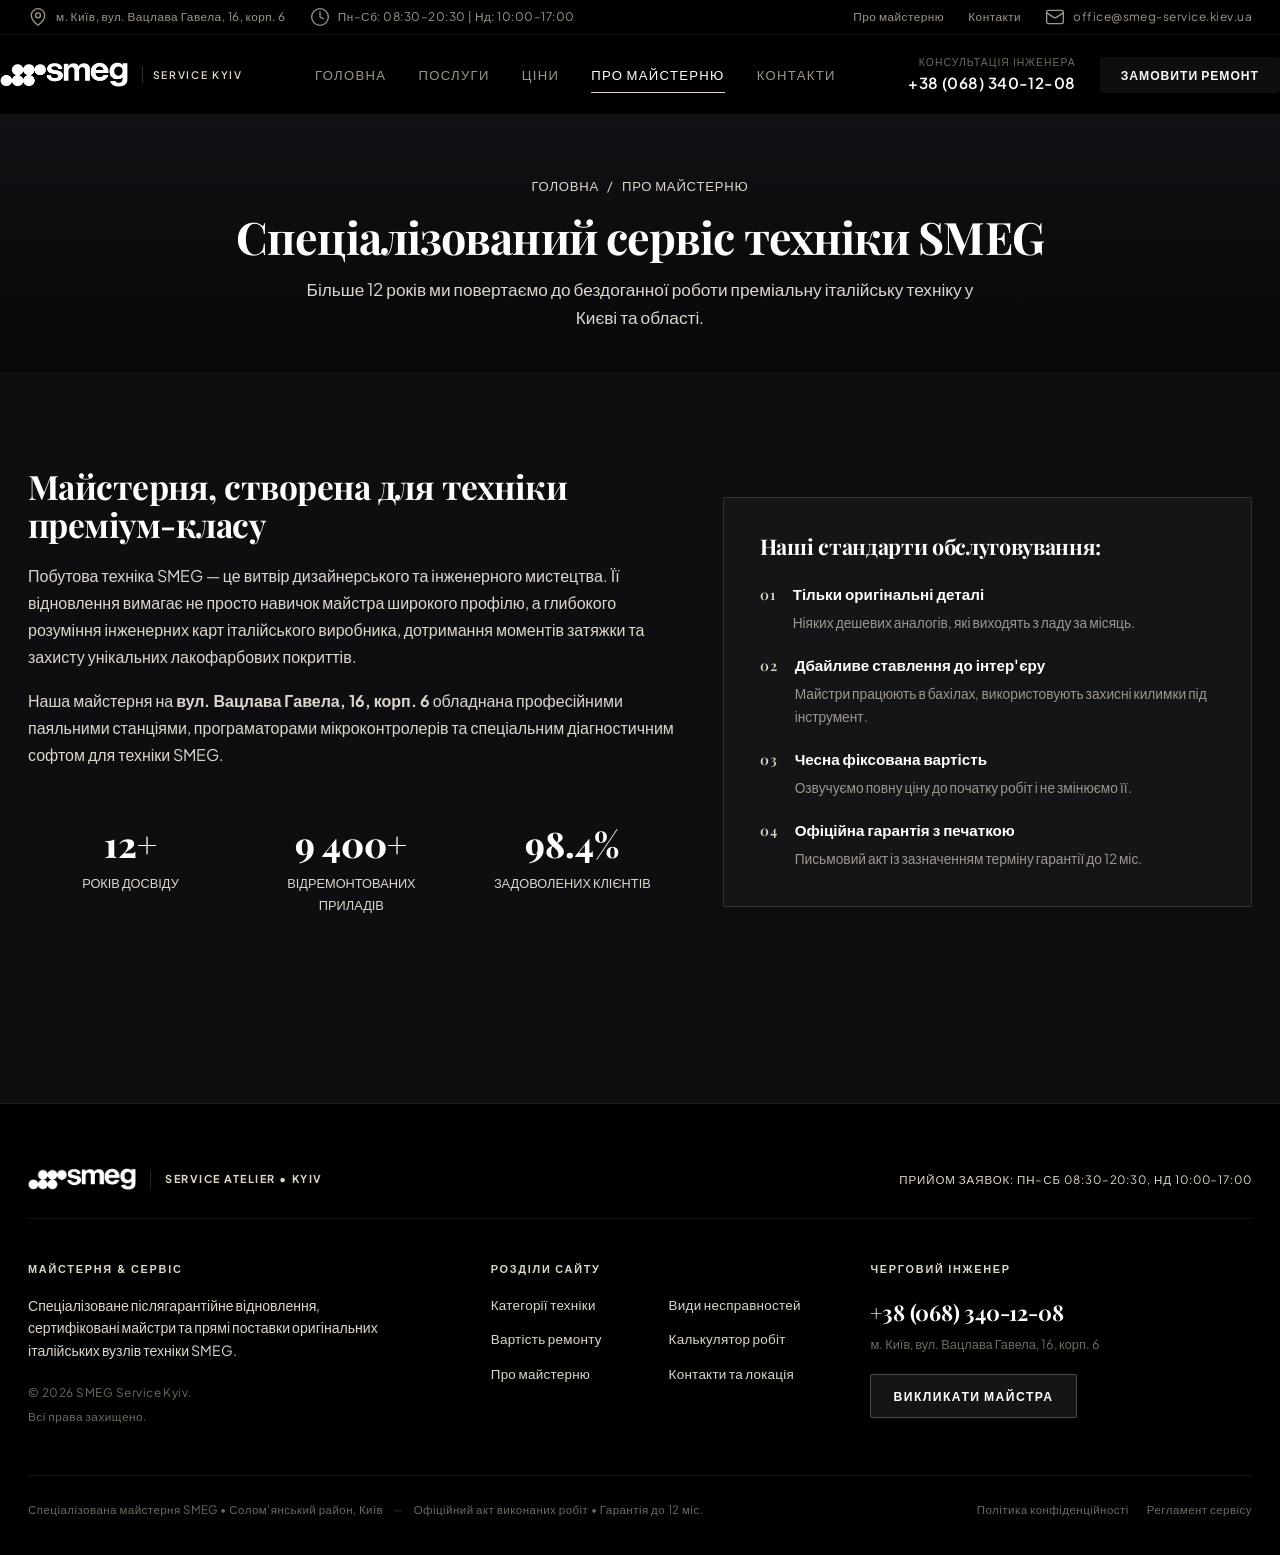
==== about.html @ acf0530f "Complete SMEG Service Atelier redesign, architectural layout, official logo, and Telegram integratio" ====
<!DOCTYPE html>
<html lang="uk">
<head>
  <meta charset="UTF-8">
  <meta name="viewport" content="width=device-width, initial-scale=1.0">
  <title>Про майстерню з ремонту техніки SMEG у Києві | Досвід та Гарантії</title>
  <meta name="description" content="Дізнайтеся більше про спеціалізовану майстерню з ремонту побутової техніки SMEG у Києві. 12 років досвіду, сертифіковані інженери, власний склад запчастин на Гавела 16.">
  
  <link rel="stylesheet" href="css/style.css">
  <link rel="stylesheet" href="css/components.css">
</head>
<body>

  <!-- Top bar -->
  <div class="header-topbar">
    <div class="container topbar-wrapper">
      <div class="topbar-info">
        <div class="topbar-item">
          <svg class="svg-icon" viewBox="0 0 24 24" aria-hidden="true">
            <path d="M20 10c0 6-8 12-8 12s-8-6-8-12a8 8 0 0 1 16 0Z" />
            <circle cx="12" cy="10" r="3" />
          </svg>
          <span data-config-address-full>м. Київ, вул. Вацлава Гавела, 16, корп. 6</span>
        </div>
        <div class="topbar-item">
          <svg class="svg-icon" viewBox="0 0 24 24" aria-hidden="true">
            <circle cx="12" cy="12" r="10" />
            <polyline points="12 6 12 12 16 14" />
          </svg>
          <span>Пн–Сб: 08:30–20:30 | Нд: 10:00–17:00</span>
        </div>
      </div>
      <div class="topbar-info">
        <div class="topbar-item">
          <a href="about.html">Про майстерню</a>
        </div>
        <div class="topbar-item">
          <a href="contacts.html">Контакти</a>
        </div>
        <div class="topbar-item">
          <svg class="svg-icon" viewBox="0 0 24 24" aria-hidden="true">
            <rect width="20" height="16" x="2" y="4" rx="2" />
            <path d="m22 7-8.97 5.7a1.94 1.94 0 0 1-2.06 0L2 7" />
          </svg>
          <a href="mailto:office@smeg-service.kiev.ua" data-config-email-office>office@smeg-service.kiev.ua</a>
        </div>
      </div>
    </div>
  </div>

  <!-- Header -->
  <header class="site-header">
    <div class="container header-wrapper">
      <a href="index.html" class="logo" aria-label="SMEG Service Київ Головна">
        <img src="img/logo.png" alt="SMEG" class="header-logo-img">
        <span class="logo-service-badge">Service Kyiv</span>
      </a>

      <nav aria-label="Головна навігація">
        <ul class="nav-menu" id="site-nav-menu">
          <li><a href="index.html" class="nav-link">Головна</a></li>
          <li><a href="services.html" class="nav-link">Послуги</a></li>
          <li><a href="prices.html" class="nav-link">Ціни</a></li>
          <li><a href="about.html" class="nav-link active">Про майстерню</a></li>
          <li><a href="contacts.html" class="nav-link">Контакти</a></li>
        </ul>
      </nav>

      <div class="header-actions">
        <div class="header-phone-box">
          <span class="header-phone-title">Консультація інженера</span>
          <a href="tel:+380683401208" class="header-phone-number" data-config-phone="0">
            +38 (068) 340-12-08
          </a>
        </div>
        <button class="btn btn-primary btn-sm" data-open-modal>
          <span>Замовити ремонт</span>
        </button>
        <button class="mobile-menu-btn" id="mobile-menu-toggle" aria-label="Меню">
          <svg class="svg-icon" viewBox="0 0 24 24" aria-hidden="true"><line x1="4" x2="20" y1="12" y2="12"/><line x1="4" x2="20" y1="6" y2="6"/><line x1="4" x2="20" y1="18" y2="18"/></svg>
        </button>
      </div>
    </div>
  </header>

  <main id="main-content">
  <!-- Page Hero Banner -->
  <div class="page-hero">
    <div class="container">
      <ul class="breadcrumbs">
        <li><a href="index.html">Головна</a></li>
        <li>Про майстерню</li>
      </ul>
      <h1 class="page-title">Спеціалізований сервіс техніки SMEG</h1>
      <p class="page-subtitle">
        Більше 12 років ми повертаємо до бездоганної роботи преміальну італійську техніку у Києві та області.
      </p>
    </div>
  </div>

  <!-- About Content -->
  <section class="section">
    <div class="container">
      <div class="about-grid">
        <div>
          <h2 style="font-size: 2.1rem; margin-bottom: 18px; color: #ffffff;">Майстерня, створена для техніки преміум-класу</h2>
          <p style="color: var(--text-secondary); line-height: 1.7; margin-bottom: 16px;">
            Побутова техніка SMEG — це витвір дизайнерського та інженерного мистецтва. Її відновлення вимагає не просто навичок майстра широкого профілю, а глибокого розуміння інженерних карт італійського виробника, дотримання моментів затяжки та захисту унікальних лакофарбових покриттів.
          </p>
          <p style="color: var(--text-secondary); line-height: 1.7; margin-bottom: 24px;">
            Наша майстерня на <strong>вул. Вацлава Гавела, 16, корп. 6</strong> обладнана професійними паяльними станціями, програматорами мікроконтролерів та спеціальним діагностичним софтом для техніки SMEG.
          </p>
          
          <div class="about-stats-grid">
            <div style="background: var(--bg-surface); padding: 22px; border-radius: var(--radius-md); border: 1px solid var(--border-subtle); text-align: center;">
              <div style="font-family: var(--font-display); font-size: 2.2rem; font-weight: 800; color: #ffffff;">12+</div>
              <div style="font-size: 0.8rem; color: var(--text-muted); text-transform: uppercase;">Років досвіду</div>
            </div>
            <div style="background: var(--bg-surface); padding: 22px; border-radius: var(--radius-md); border: 1px solid var(--border-subtle); text-align: center;">
              <div style="font-family: var(--font-display); font-size: 2.2rem; font-weight: 800; color: #ffffff;">9 400+</div>
              <div style="font-size: 0.8rem; color: var(--text-muted); text-transform: uppercase;">Відремонтованих приладів</div>
            </div>
            <div style="background: var(--bg-surface); padding: 22px; border-radius: var(--radius-md); border: 1px solid var(--border-subtle); text-align: center;">
              <div style="font-family: var(--font-display); font-size: 2.2rem; font-weight: 800; color: #ffffff;">98.4%</div>
              <div style="font-size: 0.8rem; color: var(--text-muted); text-transform: uppercase;">Задоволених клієнтів</div>
            </div>
          </div>
        </div>

        <div style="background: var(--color-charcoal, #151518); border: 1px solid rgba(255,255,255,0.12); border-radius: var(--radius-xs); padding: 36px;">
          <h3 style="font-family: var(--font-serif); font-size: 1.35rem; margin-bottom: 22px; color: #ffffff;">Наші стандарти обслуговування:</h3>
          <ul style="list-style: none; display: flex; flex-direction: column; gap: 18px;">
            <li style="display: flex; gap: 16px; align-items: baseline;">
              <span style="font-family: var(--font-serif); font-size: 0.88rem; font-weight: 600; color: var(--color-sand-muted, #C6A87C); letter-spacing: 0.1em; flex-shrink: 0;">01</span>
              <div>
                <strong style="color: #ffffff; font-size: 0.95rem;">Тільки оригінальні деталі</strong>
                <p style="font-size: 0.86rem; color: var(--text-light-muted); margin-top: 3px;">Ніяких дешевих аналогів, які виходять з ладу за місяць.</p>
              </div>
            </li>
            <li style="display: flex; gap: 16px; align-items: baseline;">
              <span style="font-family: var(--font-serif); font-size: 0.88rem; font-weight: 600; color: var(--color-sand-muted, #C6A87C); letter-spacing: 0.1em; flex-shrink: 0;">02</span>
              <div>
                <strong style="color: #ffffff; font-size: 0.95rem;">Дбайливе ставлення до інтер'єру</strong>
                <p style="font-size: 0.86rem; color: var(--text-light-muted); margin-top: 3px;">Майстри працюють в бахілах, використовують захисні килимки під інструмент.</p>
              </div>
            </li>
            <li style="display: flex; gap: 16px; align-items: baseline;">
              <span style="font-family: var(--font-serif); font-size: 0.88rem; font-weight: 600; color: var(--color-sand-muted, #C6A87C); letter-spacing: 0.1em; flex-shrink: 0;">03</span>
              <div>
                <strong style="color: #ffffff; font-size: 0.95rem;">Чесна фіксована вартість</strong>
                <p style="font-size: 0.86rem; color: var(--text-light-muted); margin-top: 3px;">Озвучуємо повну ціну до початку робіт і не змінюємо її.</p>
              </div>
            </li>
            <li style="display: flex; gap: 16px; align-items: baseline;">
              <span style="font-family: var(--font-serif); font-size: 0.88rem; font-weight: 600; color: var(--color-sand-muted, #C6A87C); letter-spacing: 0.1em; flex-shrink: 0;">04</span>
              <div>
                <strong style="color: #ffffff; font-size: 0.95rem;">Офіційна гарантія з печаткою</strong>
                <p style="font-size: 0.86rem; color: var(--text-light-muted); margin-top: 3px;">Письмовий акт із зазначенням терміну гарантії до 12 міс.</p>
              </div>
            </li>
          </ul>
        </div>
      </div>
    </div>
  </section>

  </main>

  <!-- Architectural Atelier Footer -->
  <footer class="site-footer">
    <div class="container">
      <!-- Top Brand Row with subtle hairlines -->
      <div class="atelier-footer-top">
        <div class="atelier-footer-logo-wrap">
          <img src="img/logo.png" alt="SMEG" class="footer-logo-img">
          <span class="atelier-footer-brand-tag">SERVICE ATELIER • KYIV</span>
        </div>
        <div class="atelier-footer-status">
          <span>Прийом заявок: Пн–Сб 08:30–20:30, Нд 10:00–17:00</span>
        </div>
      </div>

      <!-- Main 3-Column Architectural Grid -->
      <div class="atelier-footer-grid">
        <!-- Left: Brand & Copyright -->
        <div class="atelier-footer-col atelier-footer-brand-col">
          <h4 class="atelier-footer-kicker">МАЙСТЕРНЯ & СЕРВІС</h4>
          <p class="atelier-footer-text">
            Спеціалізоване післягарантійне відновлення, сертифіковані майстри та прямі поставки оригінальних італійських вузлів техніки SMEG.
          </p>
          <div class="atelier-footer-meta">
            <span>© 2026 SMEG Service Kyiv.</span>
            <span>Всі права захищено.</span>
          </div>
        </div>

        <!-- Center: Minimalist Section Navigation -->
        <div class="atelier-footer-col atelier-footer-nav-col">
          <h4 class="atelier-footer-kicker">РОЗДІЛИ САЙТУ</h4>
          <nav class="atelier-footer-nav-links" aria-label="Навігація сайту">
            <a href="index.html#services" class="atelier-f-link">Категорії техніки</a>
            <a href="services.html" class="atelier-f-link">Види несправностей</a>
            <a href="prices.html" class="atelier-f-link">Вартість ремонту</a>
            <a href="index.html#calculator" class="atelier-f-link">Калькулятор робіт</a>
            <a href="about.html" class="atelier-f-link">Про майстерню</a>
            <a href="contacts.html" class="atelier-f-link">Контакти та локація</a>
          </nav>
        </div>

        <!-- Right: Contact info & Crisp Rectangular Button -->
        <div class="atelier-footer-col atelier-footer-contact-col">
          <h4 class="atelier-footer-kicker">ЧЕРГОВИЙ ІНЖЕНЕР</h4>
          <div class="atelier-footer-phone-block">
            <a href="tel:+380683401208" class="atelier-footer-phone" data-config-phone="0">+38 (068) 340-12-08</a>
            <div class="atelier-footer-address-note" data-config-address-full>м. Київ, вул. Вацлава Гавела, 16, корп. 6</div>
          </div>
          <button class="btn btn-atelier-footer" data-open-modal>
            <span>ВИКЛИКАТИ МАЙСТРА</span>
          </button>
        </div>
      </div>

      <!-- Bottom Hairline Meta Row -->
      <div class="atelier-footer-bottom-strip">
        <div class="atelier-footer-bottom-details">
          <span>Спеціалізована майстерня SMEG • Солом'янський район, Київ</span>
          <span class="atelier-footer-sep">—</span>
          <span>Офіційний акт виконаних робіт • Гарантія до 12 міс.</span>
        </div>
        <div class="atelier-footer-legal-links">
          <a href="#">Політика конфіденційності</a>
          <a href="#">Регламент сервісу</a>
        </div>
      </div>
    </div>
  </footer>

  <!-- Minimalist Atelier Scroll-To-Top -->
  <button class="atelier-scroll-top" id="scroll-to-top-btn" aria-label="Повернутися на початок сторінки">
    <span class="scroll-top-arrow">↑</span>
    <span class="scroll-top-text">НАВЕРХ</span>
    <span class="scroll-top-line"></span>
  </button>

  <!-- Modal -->
  <div class="modal-overlay" id="quick-order-modal">
    <div class="modal-card">
      <button class="modal-close" data-close-modal aria-label="Закрити">
        <svg class="svg-icon" viewBox="0 0 24 24" aria-hidden="true"><line x1="18" x2="6" y1="6" y2="18"/><line x1="6" x2="18" y1="6" y2="18"/></svg>
      </button>
      <div class="card-header">
        <h3 class="card-title">Виклик майстра SMEG</h3>
        <p class="card-subtitle">Залиште контакти — ми зателефонуємо за 5 хвилин</p>
      </div>
      <form class="ajax-repair-form">
        <input type="text" name="website_hp" style="display:none !important;" tabindex="-1" autocomplete="off">
        <input type="hidden" name="source" value="Сторінка Про майстерню">
        <div class="form-group">
          <label class="form-label">Ваше ім'я</label>
          <input type="text" name="name" class="form-control" placeholder="Іван" required>
        </div>
        <div class="form-group">
          <label class="form-label">Номер телефону</label>
          <input type="tel" name="phone" class="form-control" placeholder="+38 (0__) ___-__-__" required>
        </div>
        <button type="submit" class="btn btn-primary" style="width: 100%;">Викликати майстра</button>
      </form>
    </div>
  </div>

  <div class="sticky-call-bar">
    <div class="sticky-call-inner">
      <a href="tel:+380683401208" class="btn btn-primary" data-config-phone="0">
        <svg class="svg-icon" viewBox="0 0 24 24" aria-hidden="true"><path d="M22 16.92v3a2 2 0 0 1-2.18 2 19.79 19.79 0 0 1-8.63-3.07 19.5 19.5 0 0 1-6-6 19.79 19.79 0 0 1-3.07-8.67A2 2 0 0 1 4.11 2h3a2 2 0 0 1 2 1.72 12.84 12.84 0 0 0 .7 2.81 2 2 0 0 1-.45 2.11L8.09 9.91a16 16 0 0 0 6 6l1.27-1.27a2 2 0 0 1 2.11-.45 12.84 12.84 0 0 0 2.81.7A2 2 0 0 1 22 16.92z"/></svg>
        <span>Зателефонувати</span>
      </a>
      <button class="btn btn-secondary" data-open-modal>Заявка</button>
    </div>
  </div>

  <script src="js/config.js"></script>
  <script src="js/main.js"></script>
</body>
</html>
---- css/style.css ----
/* ==========================================================================
   SMEG Service Kyiv - Editorial Italian Architecture & Atelier Aesthetic
   Deep Obsidian (#0E0E10), Warm Travertine/Sand (#F7F4EE), Playfair Display
   Pure Craftsmanship, Architectural Proportions, Zero Neuro-Slop
   ========================================================================== */

@import url('https://fonts.googleapis.com/css2?family=Playfair+Display:ital,wght@0,400;0,500;0,600;0,700;0,800;0,900;1,400;1,600&family=Plus+Jakarta+Sans:wght@300;400;500;600;700;800&family=Syne:wght@600;700;800&display=swap');

:root {
  /* Architectural Color Hierarchy */
  --color-obsidian: #0e0e10;
  --color-charcoal: #151518;
  --color-charcoal-elevated: #1d1d22;
  --color-charcoal-subtle: #24242b;

  /* Warm Sand / Travertine Canvas & Accents */
  --color-sand: #f6f3ed;
  --color-sand-warm: #eee8dc;
  --color-sand-light: #faf8f5;
  --color-sand-muted: #ded7c8;
  --color-sand-dark: #2c2925;

  /* Typography Colors */
  --text-dark-primary: #0e0e10;
  --text-dark-body: #2e2b27;
  --text-dark-muted: #6e685e;
  --text-dark-dim: #999388;

  --text-light-primary: #fbf9f6;
  --text-light-secondary: #dcd6cb;
  --text-light-muted: #9c968c;
  --text-light-dim: #6e6962;

  /* Micro-accent (Single deliberate focal mark - max 1-2 per screen) */
  --accent-terracotta: #a84b38;
  --accent-terracotta-subtle: rgba(168, 75, 56, 0.12);
  --accent-bronze: #b08d57;
  --accent-emerald: #10b981;

  /* Hairline Borders */
  --border-hairline: rgba(20, 20, 24, 0.12);
  --border-hairline-dark: rgba(255, 255, 255, 0.12);
  --border-subtle-dark: rgba(255, 255, 255, 0.07);

  /* Typography Families */
  --font-serif: 'Playfair Display', Georgia, serif;
  --font-display: var(--font-serif);
  --font-accent: 'Syne', var(--font-serif);
  --font-body: 'Plus Jakarta Sans', -apple-system, BlinkMacSystemFont, sans-serif;

  /* Crisp Architectural Geometry */
  --radius-none: 0px;
  --radius-xs: 2px;
  --radius-sm: 4px;

  /* Transitions */
  --ease-standard: cubic-bezier(0.16, 1, 0.3, 1);
  --transition-fast: 0.16s var(--ease-standard);
  --transition-normal: 0.26s var(--ease-standard);
}

/* ==========================================================================
   Reset & Base Styles
   ========================================================================== */
*,
*::before,
*::after {
  box-sizing: border-box;
  margin: 0;
  padding: 0;
}

html {
  scroll-behavior: smooth;
  font-size: 16px;
  -webkit-text-size-adjust: 100%;
}

body {
  font-family: var(--font-body);
  background-color: var(--color-obsidian);
  color: var(--text-light-secondary);
  line-height: 1.68;
  overflow-x: hidden;
  -webkit-font-smoothing: antialiased;
  -moz-osx-font-smoothing: grayscale;
}

:focus-visible {
  outline: 2px solid var(--color-obsidian);
  outline-offset: 3px;
}

/* Headings */
h1, h2, h3, h4, h5, h6 {
  font-family: var(--font-display);
  color: var(--text-light-primary);
  line-height: 1.15;
  font-weight: 700;
  letter-spacing: -0.015em;
}

a {
  color: inherit;
  text-decoration: none;
  transition: var(--transition-normal);
}

img, svg {
  vertical-align: middle;
}

.svg-icon {
  width: 1.25rem;
  height: 1.25rem;
  stroke-width: 1.6;
  stroke: currentColor;
  fill: none;
  stroke-linecap: round;
  stroke-linejoin: round;
  flex-shrink: 0;
}

.container {
  width: 100%;
  max-width: 1280px;
  margin: 0 auto;
  padding: 0 28px;
}

/* ==========================================================================
   Architectural Buttons (Rectangular, Solid, No Drop-Shadow)
   ========================================================================== */
.btn {
  display: inline-flex;
  align-items: center;
  justify-content: center;
  gap: 10px;
  padding: 14px 28px;
  font-family: var(--font-body);
  font-weight: 600;
  font-size: 0.82rem;
  letter-spacing: 0.08em;
  text-transform: uppercase;
  border-radius: var(--radius-xs);
  border: 1px solid transparent;
  cursor: pointer;
  transition: background 0.2s ease, color 0.2s ease, border-color 0.2s ease, transform 0.2s ease;
  text-align: center;
  user-select: none;
  box-shadow: none;
}

.btn-primary {
  background: var(--color-obsidian);
  color: var(--color-sand-light);
  border-color: var(--color-obsidian);
}

.btn-primary:hover {
  background: #27272b;
  border-color: #27272b;
  color: #ffffff;
  transform: translateY(-1px);
}

.btn-primary:active {
  transform: translateY(0);
}

.btn-secondary {
  background: transparent;
  color: var(--text-light-primary);
  border-color: rgba(255, 255, 255, 0.2);
}

.btn-secondary:hover {
  background: var(--color-sand-light);
  border-color: var(--color-sand-light);
  color: var(--color-obsidian);
  transform: translateY(-1px);
}

.btn-sm {
  padding: 9px 20px;
  font-size: 0.76rem;
  letter-spacing: 0.08em;
}

.btn-lg {
  padding: 16px 36px;
  font-size: 0.88rem;
  letter-spacing: 0.09em;
}

/* ==========================================================================
   Header & Navigation (SMEG Italian Luxury Dark Style)
   ========================================================================== */
.site-header {
  position: sticky;
  top: 0;
  z-index: 1000;
  background: #000000;
  border-bottom: 1px solid rgba(255, 255, 255, 0.08);
}

.header-topbar {
  background: #000000;
  font-size: 0.74rem;
  color: var(--text-light-muted);
  padding: 7px 0;
  border-bottom: 1px solid rgba(255, 255, 255, 0.06);
  letter-spacing: 0.04em;
}

.topbar-wrapper {
  display: flex;
  justify-content: space-between;
  align-items: center;
}

.topbar-info {
  display: flex;
  align-items: center;
  gap: 24px;
}

.topbar-item {
  display: flex;
  align-items: center;
  gap: 8px;
}

.topbar-item a:hover {
  color: #ffffff;
}

.header-wrapper {
  display: flex;
  align-items: center;
  justify-content: space-between;
  padding: 18px 0;
  gap: 32px;
}

/* Authentic SMEG Logo */
.logo {
  display: inline-flex;
  align-items: center;
  gap: 12px;
  text-decoration: none;
}

.header-logo-img {
  height: 26px;
  width: auto;
  max-width: 135px;
  display: block;
  object-fit: contain;
}

.footer-logo-img {
  height: 22px;
  width: auto;
  max-width: 120px;
  display: block;
  object-fit: contain;
}

.smeg-logo-svg {
  display: flex;
  align-items: center;
  gap: 6px;
}

.smeg-dots-icon {
  display: grid;
  grid-template-columns: repeat(3, 4px);
  grid-template-rows: repeat(2, 4px);
  gap: 3px;
}

.smeg-dot {
  width: 4px;
  height: 4px;
  background-color: #ffffff;
  border-radius: 50%;
}

.logo-title {
  font-family: var(--font-body);
  font-weight: 800;
  font-size: 1.55rem;
  letter-spacing: 0.14em;
  color: #ffffff;
  line-height: 1;
  text-transform: lowercase;
}

.logo-service-badge {
  font-family: var(--font-body);
  font-size: 0.65rem;
  font-weight: 600;
  letter-spacing: 0.16em;
  color: var(--color-sand-muted);
  text-transform: uppercase;
  border-left: 1px solid rgba(255, 255, 255, 0.18);
  padding-left: 10px;
  margin-left: 2px;
}

/* Navigation Links */
.nav-menu {
  display: flex;
  align-items: center;
  list-style: none;
  gap: 32px;
}

.nav-link {
  font-family: var(--font-body);
  font-weight: 500;
  font-size: 0.82rem;
  color: var(--text-light-muted);
  text-transform: uppercase;
  letter-spacing: 0.1em;
  position: relative;
  padding: 6px 0;
  transition: color var(--transition-fast);
}

.nav-link:hover,
.nav-link.active {
  color: #ffffff;
}

.nav-link.active::after {
  content: '';
  position: absolute;
  bottom: -4px;
  left: 0;
  width: 100%;
  height: 1px;
  background: var(--color-sand-muted);
}

/* Header Actions */
.header-actions {
  display: flex;
  align-items: center;
  gap: 24px;
}

.header-phone-box {
  text-align: right;
  display: flex;
  flex-direction: column;
}

.header-phone-title {
  font-size: 0.65rem;
  color: var(--text-light-dim);
  text-transform: uppercase;
  letter-spacing: 0.1em;
}

.header-phone-number {
  font-family: var(--font-body);
  font-weight: 600;
  font-size: 0.95rem;
  color: #ffffff;
  display: flex;
  align-items: center;
  gap: 8px;
  letter-spacing: 0.03em;
}

.header-phone-number:hover {
  color: var(--color-sand-muted);
}

.status-dot {
  display: none !important;
}

.mobile-menu-btn {
  display: none;
  background: transparent;
  color: #ffffff;
  border: 1px solid rgba(255, 255, 255, 0.15);
  cursor: pointer;
  padding: 8px;
  border-radius: var(--radius-xs);
}

/* ==========================================================================
   Hero Section: Editorial Italian Architecture (Atelier Style)
   Warm Stone Backdrop + Natural Texture + High Contrast Obsidian Form
   ========================================================================== */
.hero {
  position: relative;
  padding: 85px 0 95px;
  background: #ede7dc url('../img/hero.webp') right center / cover no-repeat;
  border-bottom: 1px solid var(--border-hairline);
  color: var(--text-dark-primary);
}

.hero::before {
  content: '';
  position: absolute;
  inset: 0;
  background: linear-gradient(
    90deg,
    rgba(246, 243, 237, 0.98) 0%,
    rgba(246, 243, 237, 0.92) 42%,
    rgba(246, 243, 237, 0.38) 80%,
    rgba(246, 243, 237, 0.15) 100%
  );
  pointer-events: none;
  z-index: 1;
}

.hero-content {
  display: grid;
  grid-template-columns: 1.18fr 0.82fr;
  gap: 60px;
  align-items: stretch;
  position: relative;
  z-index: 2;
}

/* Left Column: Editorial Narrative */
.hero-editorial {
  display: flex;
  flex-direction: column;
  justify-content: center;
}

.hero-meta-strip {
  display: flex;
  align-items: center;
  gap: 12px;
  margin-bottom: 22px;
  font-family: var(--font-body);
  font-size: 0.72rem;
  font-weight: 700;
  text-transform: uppercase;
  letter-spacing: 0.18em;
  color: var(--text-dark-muted);
}

.hero-meta-atelier {
  color: var(--color-obsidian);
  font-weight: 800;
  letter-spacing: 0.2em;
}

.hero-meta-divider {
  color: var(--text-dark-muted);
  font-weight: 400;
  opacity: 0.5;
}

.hero-meta-subtitle {
  color: var(--text-dark-muted);
}

.hero-title {
  font-family: var(--font-serif);
  font-size: clamp(2.8rem, 5.2vw, 4.4rem);
  line-height: 1.07;
  font-weight: 700;
  color: var(--color-obsidian);
  letter-spacing: -0.025em;
  margin-bottom: 22px;
}

.hero-brand-name {
  font-style: italic;
  font-weight: 400;
  letter-spacing: 0.02em;
  color: var(--color-obsidian);
}

.hero-description {
  font-family: var(--font-body);
  font-size: 1.05rem;
  color: var(--text-dark-body);
  line-height: 1.74;
  max-width: 590px;
  margin-bottom: 34px;
}

/* Advantage Points: Hairline Editorial Spec List */
.hero-spec-list {
  display: grid;
  grid-template-columns: repeat(2, 1fr);
  gap: 16px 28px;
  margin-bottom: 38px;
  border-top: 1px solid var(--border-hairline);
  padding-top: 24px;
}

.hero-spec-item {
  display: flex;
  align-items: flex-start;
  gap: 12px;
}

.hero-spec-idx {
  font-family: var(--font-serif);
  font-size: 0.82rem;
  font-weight: 700;
  color: var(--color-sand-muted);
  letter-spacing: 0.06em;
  line-height: 1.4;
  flex-shrink: 0;
}

.hero-spec-content {
  display: flex;
  flex-direction: column;
}

.hero-spec-title {
  font-family: var(--font-body);
  font-size: 0.88rem;
  font-weight: 700;
  color: var(--text-dark-primary);
  line-height: 1.35;
  margin-bottom: 2px;
}

.hero-spec-desc {
  font-size: 0.78rem;
  color: var(--text-dark-muted);
  line-height: 1.4;
}

/* Actions Row */
.hero-actions {
  display: flex;
  align-items: center;
  gap: 26px;
  flex-wrap: wrap;
}

.hero-calc-btn {
  display: inline-flex;
  align-items: center;
  gap: 8px;
  font-family: var(--font-body);
  font-size: 0.82rem;
  font-weight: 700;
  text-transform: uppercase;
  letter-spacing: 0.1em;
  color: var(--color-obsidian);
  padding: 10px 0;
  border-bottom: 1px solid var(--color-obsidian);
  transition: gap var(--transition-fast), color var(--transition-fast);
}

.hero-calc-btn:hover {
  gap: 14px;
  color: #2b2b30;
}

.hero-calc-arrow {
  transition: transform var(--transition-fast);
}

.hero-calc-btn:hover .hero-calc-arrow {
  transform: translateX(3px);
}

/* ==========================================================================
   Right Column: Integrated Architectural Console (Solid, No Blur)
   ========================================================================== */
.hero-console {
  background: var(--color-charcoal);
  border: 1px solid var(--border-hairline-dark);
  border-radius: var(--radius-xs);
  padding: 38px 34px;
  color: var(--text-light-primary);
  box-shadow: none;
  display: flex;
  flex-direction: column;
  justify-content: space-between;
}

.console-header {
  margin-bottom: 26px;
}

.console-kicker {
  font-family: var(--font-body);
  font-size: 0.68rem;
  font-weight: 700;
  text-transform: uppercase;
  letter-spacing: 0.14em;
  color: var(--color-sand-muted);
  margin-bottom: 8px;
}

.console-title {
  font-family: var(--font-serif);
  font-size: 1.65rem;
  font-weight: 600;
  color: #ffffff;
  margin-bottom: 6px;
  letter-spacing: -0.01em;
}

.console-subtitle {
  font-size: 0.84rem;
  color: var(--text-light-muted);
  line-height: 1.5;
}

/* Form Styles Inside Console */
.form-group {
  margin-bottom: 18px;
}

.form-label {
  display: block;
  font-family: var(--font-body);
  font-size: 0.72rem;
  font-weight: 600;
  text-transform: uppercase;
  letter-spacing: 0.08em;
  margin-bottom: 6px;
  color: var(--text-light-secondary);
}

.form-control {
  width: 100%;
  padding: 12px 14px;
  background: #1d1d22;
  border: 1px solid rgba(255, 255, 255, 0.14);
  border-radius: var(--radius-xs);
  color: #ffffff;
  font-family: var(--font-body);
  font-size: 0.9rem;
  transition: border-color var(--transition-fast), background var(--transition-fast);
}

.form-control:focus {
  outline: none;
  border-color: var(--color-sand-light);
  background: #232329;
}

.form-control::placeholder {
  color: rgba(255, 255, 255, 0.35);
}

select.form-control {
  appearance: none;
  background-image: url("data:image/svg+xml,%3Csvg xmlns='http://www.w3.org/2000/svg' width='12' height='12' viewBox='0 0 24 24' fill='none' stroke='white' stroke-width='2' stroke-linecap='round' stroke-linejoin='round'%3E%3Cpath d='m6 9 6 6 6-6'/%3E%3C/svg%3E");
  background-repeat: no-repeat;
  background-position: right 14px center;
  padding-right: 36px;
  cursor: pointer;
}

select.form-control option {
  background: var(--color-charcoal);
  color: #ffffff;
}

textarea.form-control {
  min-height: 74px;
  resize: vertical;
}

.btn-console {
  background: var(--color-sand);
  color: var(--color-obsidian);
  border-color: var(--color-sand);
  font-weight: 700;
}

.btn-console:hover {
  background: #ffffff;
  border-color: #ffffff;
  color: var(--color-obsidian);
  transform: translateY(-1px);
}

.form-privacy {
  font-size: 0.72rem;
  color: var(--text-light-dim);
  text-align: center;
  margin-top: 12px;
  line-height: 1.45;
}

/* ==========================================================================
   Authority Proof Strip: Editorial Architectural Grid
   Pure Typography, Huge Proportions, Hairline Dividers
   ========================================================================== */
.proof-strip {
  border-top: 1px solid var(--border-hairline-dark);
  border-bottom: 1px solid var(--border-hairline-dark);
  background: #000000;
  padding: 44px 0;
}

.proof-strip-grid {
  display: grid;
  grid-template-columns: repeat(4, 1fr);
}

.proof-strip-col {
  padding: 0 32px;
  display: flex;
  flex-direction: column;
  justify-content: center;
}

.proof-strip-col:not(:last-child) {
  border-right: 1px solid rgba(255, 255, 255, 0.08);
}

.proof-strip-col:first-child {
  padding-left: 0;
}

.proof-strip-col:last-child {
  padding-right: 0;
}

.proof-strip-num {
  font-family: var(--font-serif);
  font-size: clamp(2.2rem, 3.4vw, 3rem);
  font-weight: 700;
  color: #ffffff;
  line-height: 1;
  margin-bottom: 8px;
  letter-spacing: -0.02em;
}

.proof-strip-plus {
  font-size: 0.75em;
  color: var(--color-sand-muted);
  font-weight: 400;
}

.proof-strip-unit {
  font-family: var(--font-body);
  font-size: 0.4em;
  font-weight: 600;
  text-transform: uppercase;
  letter-spacing: 0.1em;
  color: var(--color-sand-muted);
  vertical-align: middle;
  margin-left: 4px;
}

.proof-strip-label {
  font-family: var(--font-body);
  font-size: 0.8rem;
  color: var(--text-light-muted);
  line-height: 1.45;
  max-width: 230px;
}

/* ==========================================================================
   Section Layouts
   ========================================================================== */
.section {
  padding: 95px 0;
  position: relative;
}

.section-header {
  text-align: center;
  max-width: 760px;
  margin: 0 auto 58px;
}

.section-title {
  font-family: var(--font-serif);
  font-size: clamp(2rem, 3.4vw, 2.8rem);
  margin-bottom: 14px;
  color: #ffffff;
  letter-spacing: -0.015em;
}

.section-desc {
  font-size: 1rem;
  color: var(--text-light-muted);
  line-height: 1.65;
}

/* ==========================================================================
   Services Grid: Architectural Catalog Style
   ========================================================================== */
.services-grid {
  display: grid;
  grid-template-columns: repeat(auto-fit, minmax(360px, 1fr));
  gap: 28px;
}

.service-card {
  background: var(--color-charcoal);
  border: 1px solid rgba(255, 255, 255, 0.08);
  border-radius: var(--radius-xs);
  padding: 36px 32px;
  transition: border-color var(--transition-normal), background var(--transition-normal);
  display: flex;
  flex-direction: column;
  justify-content: space-between;
}

.service-card:hover {
  border-color: rgba(255, 255, 255, 0.22);
  background: #19191d;
}

.service-card-top {
  display: flex;
  align-items: center;
  justify-content: space-between;
  margin-bottom: 24px;
  border-bottom: 1px solid rgba(255, 255, 255, 0.08);
  padding-bottom: 16px;
}

.service-ref {
  font-family: var(--font-body);
  font-size: 0.7rem;
  font-weight: 700;
  letter-spacing: 0.14em;
  text-transform: uppercase;
  color: var(--color-sand-muted);
}

.service-badge {
  font-family: var(--font-body);
  font-size: 0.68rem;
  padding: 4px 10px;
  background: rgba(255, 255, 255, 0.05);
  border: 1px solid rgba(255, 255, 255, 0.12);
  border-radius: var(--radius-xs);
  color: var(--text-light-secondary);
  font-weight: 600;
  text-transform: uppercase;
  letter-spacing: 0.08em;
}

.service-title {
  font-family: var(--font-serif);
  font-size: 1.4rem;
  margin-bottom: 10px;
  color: #ffffff;
  font-weight: 600;
}

.service-desc {
  font-size: 0.9rem;
  color: var(--text-light-muted);
  margin-bottom: 22px;
  line-height: 1.6;
}

.service-issues {
  list-style: none;
  margin-bottom: 26px;
  border-top: 1px solid rgba(255, 255, 255, 0.08);
  padding-top: 18px;
}

.service-issue-item {
  display: flex;
  align-items: flex-start;
  gap: 10px;
  font-size: 0.86rem;
  color: var(--text-light-secondary);
  margin-bottom: 10px;
  line-height: 1.45;
}

.service-issue-bullet {
  color: rgba(255, 255, 255, 0.28);
  font-weight: 400;
  line-height: 1.45;
}

.service-card-bottom {
  display: flex;
  align-items: center;
  justify-content: space-between;
  padding-top: 20px;
  border-top: 1px solid rgba(255, 255, 255, 0.08);
}

.service-price {
  display: flex;
  flex-direction: column;
}

.service-price-label {
  font-size: 0.66rem;
  color: var(--text-light-dim);
  text-transform: uppercase;
  letter-spacing: 0.1em;
}

.service-price-val {
  font-family: var(--font-serif);
  font-weight: 700;
  font-size: 1.25rem;
  color: #ffffff;
}

/* ==========================================================================
   Interactive Calculator Section
   ========================================================================== */
.calc-wrapper {
  background: var(--color-charcoal);
  border: 1px solid rgba(255, 255, 255, 0.1);
  border-radius: var(--radius-xs);
  padding: 44px;
  display: grid;
  grid-template-columns: 1.2fr 0.8fr;
  gap: 48px;
  align-items: start;
}

.calc-options {
  display: flex;
  flex-direction: column;
  gap: 28px;
}

.calc-step-title {
  font-size: 0.92rem;
  font-weight: 600;
  margin-bottom: 16px;
  color: #ffffff;
  display: flex;
  align-items: center;
  gap: 12px;
  text-transform: uppercase;
  letter-spacing: 0.06em;
}

.calc-step-num {
  font-family: var(--font-serif);
  font-size: 0.85rem;
  font-weight: 700;
  color: var(--color-sand-muted);
}

.calc-grid-chips {
  display: grid;
  grid-template-columns: repeat(auto-fill, minmax(170px, 1fr));
  gap: 12px;
}

.calc-chip {
  padding: 12px 14px;
  background: #1d1d22;
  border: 1px solid rgba(255, 255, 255, 0.12);
  border-radius: var(--radius-xs);
  color: var(--text-light-secondary);
  font-size: 0.86rem;
  cursor: pointer;
  transition: all var(--transition-fast);
  text-align: center;
  user-select: none;
}

.calc-chip:hover {
  background: #26262d;
  border-color: rgba(255, 255, 255, 0.25);
  color: #ffffff;
}

.calc-chip.selected {
  background: var(--color-sand);
  color: var(--color-obsidian);
  border-color: var(--color-sand);
  font-weight: 600;
}

.calc-summary-card {
  background: #000000;
  border: 1px solid rgba(255, 255, 255, 0.1);
  border-radius: var(--radius-xs);
  padding: 34px 28px;
  display: flex;
  flex-direction: column;
  gap: 22px;
}

.calc-price-label {
  font-size: 0.72rem;
  color: var(--text-light-dim);
  text-transform: uppercase;
  letter-spacing: 0.1em;
}

.calc-price-display {
  font-family: var(--font-serif);
  font-size: 2.2rem;
  font-weight: 700;
  color: #ffffff;
  line-height: 1;
}

.calc-perks-list {
  list-style: none;
  display: flex;
  flex-direction: column;
  gap: 10px;
  font-size: 0.84rem;
  color: var(--text-light-secondary);
  border-top: 1px solid rgba(255, 255, 255, 0.08);
  border-bottom: 1px solid rgba(255, 255, 255, 0.08);
  padding: 16px 0;
}

.calc-perks-list li {
  display: flex;
  align-items: center;
  gap: 10px;
}

.calc-perks-list svg {
  width: 14px;
  height: 14px;
  color: var(--color-sand-muted);
}

/* ==========================================================================
   Why Choose Us (Advantages)
   ========================================================================== */
.why-grid {
  display: grid;
  grid-template-columns: repeat(4, 1fr);
  gap: 24px;
}

.why-card {
  background: var(--color-charcoal);
  border: 1px solid rgba(255, 255, 255, 0.08);
  border-radius: var(--radius-xs);
  padding: 36px 28px;
  text-align: left;
  transition: border-color var(--transition-normal), background var(--transition-normal);
}

.why-card:hover {
  border-color: rgba(255, 255, 255, 0.2);
  background: #19191d;
}

.why-idx {
  font-family: var(--font-serif);
  font-size: 1.1rem;
  font-weight: 700;
  color: var(--color-sand-muted);
  margin-bottom: 16px;
  display: block;
}

.why-title {
  font-family: var(--font-serif);
  font-size: 1.25rem;
  margin-bottom: 10px;
  color: #ffffff;
  font-weight: 600;
}

.why-desc {
  font-size: 0.88rem;
  color: var(--text-light-muted);
  line-height: 1.6;
}

/* ==========================================================================
   Workflow Steps
   ========================================================================== */
.steps-grid {
  display: grid;
  grid-template-columns: repeat(4, 1fr);
  gap: 24px;
}

.step-card {
  background: var(--color-charcoal);
  border: 1px solid rgba(255, 255, 255, 0.08);
  border-radius: var(--radius-xs);
  padding: 36px 28px;
  position: relative;
  transition: border-color var(--transition-normal);
}

.step-card:hover {
  border-color: rgba(255, 255, 255, 0.2);
}

.step-number {
  font-family: var(--font-serif);
  font-size: 1.6rem;
  font-weight: 700;
  color: var(--color-sand-muted);
  margin-bottom: 18px;
  display: block;
}

.step-title {
  font-family: var(--font-serif);
  font-size: 1.2rem;
  margin-bottom: 8px;
  color: #ffffff;
  font-weight: 600;
}

.step-desc {
  font-size: 0.86rem;
  color: var(--text-light-muted);
  line-height: 1.6;
}

/* ==========================================================================
   Reviews & Testimonials
   ========================================================================== */
.reviews-grid {
  display: grid;
  grid-template-columns: repeat(auto-fit, minmax(320px, 1fr));
  gap: 26px;
}

.review-card {
  background: var(--color-charcoal);
  border: 1px solid rgba(255, 255, 255, 0.08);
  border-radius: var(--radius-xs);
  padding: 34px;
  display: flex;
  flex-direction: column;
  justify-content: space-between;
  gap: 20px;
}

.review-card:hover {
  border-color: rgba(255, 255, 255, 0.2);
}

.review-header {
  display: flex;
  justify-content: space-between;
  align-items: center;
  margin-bottom: 18px;
}

.review-author {
  display: flex;
  align-items: center;
  gap: 12px;
}

.review-avatar {
  width: 38px;
  height: 38px;
  border-radius: var(--radius-xs);
  background: #1f1f26;
  border: 1px solid rgba(255, 255, 255, 0.12);
  display: flex;
  align-items: center;
  justify-content: center;
  font-family: var(--font-serif);
  font-weight: 700;
  font-size: 0.85rem;
  color: #ffffff;
}

.review-name {
  font-weight: 600;
  color: #ffffff;
  font-size: 0.9rem;
}

.review-device {
  font-size: 0.74rem;
  color: var(--color-sand-muted);
  margin-top: 2px;
}

.review-stars {
  display: flex;
  gap: 3px;
  color: #eab308;
}

.review-stars svg {
  width: 14px;
  height: 14px;
  fill: currentColor;
  stroke: none;
}

.review-body {
  font-size: 0.92rem;
  color: var(--text-light-secondary);
  line-height: 1.68;
}

.review-meta {
  display: flex;
  justify-content: space-between;
  align-items: center;
  border-top: 1px solid rgba(255, 255, 255, 0.08);
  padding-top: 16px;
  font-size: 0.76rem;
  color: var(--text-light-dim);
}

.verified-badge {
  display: inline-flex;
  align-items: center;
  gap: 6px;
  color: var(--color-sand-muted);
}

/* ==========================================================================
   FAQ Accordion
   ========================================================================== */
.faq-list {
  display: flex;
  flex-direction: column;
  gap: 12px;
  max-width: 860px;
  margin: 0 auto;
}

.faq-item {
  background: var(--color-charcoal);
  border: 1px solid rgba(255, 255, 255, 0.08);
  border-radius: var(--radius-xs);
  overflow: hidden;
  transition: border-color var(--transition-normal);
}

.faq-item.open {
  border-color: rgba(255, 255, 255, 0.22);
}

.faq-question {
  width: 100%;
  padding: 22px 26px;
  background: transparent;
  border: none;
  display: flex;
  align-items: center;
  justify-content: space-between;
  gap: 18px;
  color: #ffffff;
  font-family: var(--font-body);
  font-size: 1rem;
  font-weight: 600;
  text-align: left;
  cursor: pointer;
}

.faq-chevron {
  width: 18px;
  height: 18px;
  color: var(--color-sand-muted);
  transition: transform 0.26s ease;
}

.faq-item.open .faq-chevron {
  transform: rotate(180deg);
}

.faq-answer {
  max-height: 0;
  overflow: hidden;
  transition: max-height 0.3s ease-out;
  padding: 0 26px;
}

.faq-answer-inner {
  padding-bottom: 22px;
  font-size: 0.92rem;
  color: var(--text-light-muted);
  line-height: 1.68;
}

.faq-answer-inner strong {
  color: #ffffff;
}

/* ==========================================================================
   Contacts & Location Map (Architectural Grid + Full Color Technological Map)
   ========================================================================== */
.location-wrapper {
  display: grid;
  grid-template-columns: 1fr 1.08fr;
  gap: 32px;
  align-items: stretch;
}

.location-info {
  background: var(--color-charcoal);
  border: 1px solid rgba(255, 255, 255, 0.12);
  border-radius: var(--radius-xs);
  padding: 42px 38px;
  display: flex;
  flex-direction: column;
  justify-content: space-between;
  gap: 24px;
}

.location-header-block {
  margin-bottom: 6px;
}

.location-kicker {
  font-family: var(--font-body);
  font-size: 0.68rem;
  font-weight: 700;
  text-transform: uppercase;
  letter-spacing: 0.16em;
  color: var(--color-sand-muted);
  margin-bottom: 6px;
}

.location-hub-title {
  font-family: var(--font-serif);
  font-size: 1.6rem;
  font-weight: 600;
  color: #ffffff;
  line-height: 1.2;
  letter-spacing: -0.01em;
}

.location-item {
  display: flex;
  align-items: flex-start;
  gap: 16px;
  border-top: 1px solid rgba(255, 255, 255, 0.08);
  padding-top: 18px;
}

.location-icon-box {
  color: var(--color-sand-muted);
  margin-top: 2px;
  flex-shrink: 0;
  width: 20px;
  height: 20px;
}

.location-title {
  font-family: var(--font-body);
  font-size: 0.68rem;
  font-weight: 700;
  text-transform: uppercase;
  letter-spacing: 0.12em;
  color: var(--text-light-dim);
  margin-bottom: 4px;
}

.location-value {
  font-size: 0.94rem;
  color: #ffffff;
  line-height: 1.55;
  font-weight: 500;
}

.location-value a:hover {
  color: var(--color-sand-muted);
}

.location-subnote {
  font-size: 0.78rem;
  color: var(--text-light-muted);
  margin-top: 4px;
  line-height: 1.4;
}

.location-phones {
  display: flex;
  align-items: center;
  gap: 8px;
  flex-wrap: wrap;
}

.location-phone-sep {
  color: rgba(255, 255, 255, 0.25);
  font-weight: 300;
}

.location-action-row {
  margin-top: 6px;
  border-top: 1px solid rgba(255, 255, 255, 0.08);
  padding-top: 20px;
}

.location-action-row .btn {
  background: var(--color-obsidian);
  color: #ffffff;
  border: 1px solid rgba(255, 255, 255, 0.22);
  border-radius: var(--radius-xs);
  letter-spacing: 0.1em;
  font-weight: 700;
  box-shadow: none;
}

.location-action-row .btn:hover {
  background: var(--color-sand);
  color: var(--color-obsidian);
  border-color: var(--color-sand);
  transform: translateY(-1px);
}

/* Full-color vibrant Map with Architectural Framing */
.map-container {
  position: relative;
  border: 1px solid rgba(255, 255, 255, 0.08);
  border-radius: var(--radius-xs);
  overflow: hidden;
  min-height: 480px;
  height: 100%;
  background: #ffffff;
  color-scheme: light !important;
  display: flex;
  flex-direction: column;
}

/* Minimalist Map Frame & Swiss Address Row */
.map-container iframe {
  width: 100%;
  height: 100%;
  min-height: 440px;
  border: 0;
  color-scheme: light !important;
  filter: none !important; /* Full modern color Google Maps */
  flex-grow: 1;
}

.map-minimal-strip {
  background: #0d0d10;
  border-top: 1px solid rgba(255, 255, 255, 0.08);
  padding: 13px 24px;
  display: flex;
  align-items: center;
  justify-content: space-between;
  font-size: 0.72rem;
  color: var(--text-light-muted);
  flex-wrap: wrap;
  gap: 14px;
}

.map-minimal-row {
  display: flex;
  align-items: center;
  gap: 12px;
  flex-wrap: wrap;
}

.map-minimal-dot {
  display: none !important;
}

.map-minimal-name {
  font-weight: 700;
  color: #ffffff;
  letter-spacing: 0.12em;
  text-transform: uppercase;
  font-size: 0.7rem;
}

.map-minimal-sep {
  color: rgba(255, 255, 255, 0.2);
  font-weight: 300;
}

.map-minimal-address {
  color: #e2e2e5;
  font-size: 0.74rem;
  letter-spacing: 0.02em;
}

.map-minimal-hours {
  color: var(--text-light-muted);
  font-size: 0.72rem;
}

.map-minimal-link {
  font-size: 0.7rem;
  font-weight: 600;
  letter-spacing: 0.08em;
  text-transform: uppercase;
  color: var(--color-sand-muted);
  text-decoration: none;
  transition: color 0.2s ease;
  white-space: nowrap;
}

.map-minimal-link:hover {
  color: #ffffff;
}

/* ==========================================================================
   Minimalist Atelier Scroll-To-Top Widget (Architectural Line & Text)
   Zero white background, zero drop-shadow, sand-muted organic presence
   ========================================================================== */
.atelier-scroll-top,
.btn-top-scroll {
  position: fixed;
  bottom: 40px;
  right: 24px;
  z-index: 990;
  display: inline-flex;
  flex-direction: column;
  align-items: center;
  gap: 8px;
  background: transparent !important;
  border: none !important;
  box-shadow: none !important;
  padding: 0 !important;
  cursor: pointer;
  opacity: 0;
  pointer-events: none;
  transition: opacity 0.3s cubic-bezier(0.16, 1, 0.3, 1), transform 0.24s cubic-bezier(0.16, 1, 0.3, 1);
  user-select: none;
  color: var(--color-sand-muted, #ded7c8) !important;
}

.atelier-scroll-top.visible,
.btn-top-scroll.visible {
  opacity: 0.75 !important;
  pointer-events: auto !important;
}

.atelier-scroll-top:hover,
.btn-top-scroll:hover {
  opacity: 1 !important;
  transform: translateY(-4px);
  color: #ffffff !important;
}

.scroll-top-arrow {
  font-size: 1rem;
  line-height: 1;
  color: inherit;
  transition: transform 0.2s ease;
}

.atelier-scroll-top:hover .scroll-top-arrow,
.btn-top-scroll:hover .scroll-top-arrow {
  transform: translateY(-2px);
}

.scroll-top-text {
  writing-mode: vertical-rl;
  transform: rotate(180deg);
  font-family: var(--font-body);
  font-size: 0.64rem;
  font-weight: 700;
  letter-spacing: 0.22em;
  text-transform: uppercase;
  color: inherit;
}

.scroll-top-line {
  width: 1px;
  height: 34px;
  background: linear-gradient(180deg, var(--color-sand-muted, #ded7c8) 0%, rgba(222, 215, 200, 0.1) 100%);
  transition: height 0.24s ease, opacity 0.24s ease;
}

.atelier-scroll-top:hover .scroll-top-line,
.btn-top-scroll:hover .scroll-top-line {
  height: 46px;
  background: linear-gradient(180deg, #ffffff 0%, rgba(255, 255, 255, 0.1) 100%);
}

/* ==========================================================================
   Architectural Atelier Footer (Premium Editorial Grid)
   ========================================================================== */
.site-footer {
  background: #000000;
  border-top: 1px solid rgba(255, 255, 255, 0.12);
  padding: 64px 0 36px;
  color: var(--text-light-muted);
}

.atelier-footer-top {
  display: flex;
  align-items: center;
  justify-content: space-between;
  padding-bottom: 28px;
  border-bottom: 1px solid rgba(255, 255, 255, 0.08);
  margin-bottom: 44px;
  flex-wrap: wrap;
  gap: 18px;
}

.atelier-footer-logo-wrap {
  display: flex;
  align-items: center;
  gap: 14px;
}

.atelier-footer-brand-title {
  font-family: var(--font-body);
  font-weight: 800;
  font-size: 1.15rem;
  letter-spacing: 0.22em;
  color: #ffffff;
  text-transform: uppercase;
}

.atelier-footer-brand-tag {
  font-size: 0.68rem;
  font-weight: 700;
  letter-spacing: 0.14em;
  color: var(--color-sand-muted);
  text-transform: uppercase;
  padding-left: 14px;
  border-left: 1px solid rgba(255, 255, 255, 0.15);
}

.atelier-footer-status {
  display: inline-flex;
  align-items: center;
  font-size: 0.72rem;
  color: var(--color-sand-muted);
  letter-spacing: 0.08em;
  text-transform: uppercase;
}

.status-live-dot {
  display: none !important;
}

.atelier-footer-grid {
  display: grid;
  grid-template-columns: 1.25fr 1fr 1.15fr;
  gap: 48px;
  margin-bottom: 48px;
  align-items: start;
}

.atelier-footer-col {
  display: flex;
  flex-direction: column;
}

.atelier-footer-kicker {
  font-family: var(--font-body);
  font-size: 0.68rem;
  font-weight: 700;
  text-transform: uppercase;
  letter-spacing: 0.16em;
  color: var(--color-sand-muted);
  margin-bottom: 18px;
}

.atelier-footer-text {
  font-size: 0.88rem;
  line-height: 1.6;
  color: var(--text-light-secondary);
  margin-bottom: 22px;
  max-width: 380px;
}

.atelier-footer-meta {
  display: flex;
  flex-direction: column;
  gap: 4px;
  font-size: 0.74rem;
  color: var(--text-light-dim);
  letter-spacing: 0.04em;
}

.atelier-footer-nav-links {
  display: grid;
  grid-template-columns: 1fr 1fr;
  gap: 12px 24px;
}

.atelier-f-link {
  font-size: 0.84rem;
  color: var(--text-light-secondary);
  text-decoration: none;
  transition: color 0.2s ease, transform 0.2s ease;
  letter-spacing: 0.02em;
}

.atelier-f-link:hover {
  color: #ffffff;
  transform: translateX(2px);
}

.atelier-footer-phone-block {
  margin-bottom: 20px;
}

.atelier-footer-phone {
  font-family: var(--font-display, var(--font-body));
  font-size: 1.35rem;
  font-weight: 700;
  color: #ffffff;
  text-decoration: none;
  display: block;
  margin-bottom: 6px;
  letter-spacing: -0.01em;
  transition: color 0.2s ease;
}

.atelier-footer-phone:hover {
  color: var(--color-sand-muted);
}

.atelier-footer-address-note {
  font-size: 0.8rem;
  color: var(--text-light-dim);
  line-height: 1.4;
}

.btn-atelier-footer {
  display: inline-flex;
  align-items: center;
  justify-content: center;
  background: #151518;
  color: #ffffff;
  border: 1px solid rgba(255, 255, 255, 0.22);
  border-radius: var(--radius-xs);
  padding: 13px 22px;
  font-size: 0.76rem;
  font-weight: 700;
  letter-spacing: 0.12em;
  text-transform: uppercase;
  cursor: pointer;
  transition: all 0.2s ease;
  box-shadow: none;
  align-self: flex-start;
}

.btn-atelier-footer:hover {
  background: var(--color-sand);
  color: var(--color-obsidian);
  border-color: var(--color-sand);
  transform: translateY(-1px);
}

.atelier-footer-bottom-strip {
  border-top: 1px solid rgba(255, 255, 255, 0.08);
  padding-top: 24px;
  display: flex;
  align-items: center;
  justify-content: space-between;
  flex-wrap: wrap;
  gap: 16px;
  font-size: 0.72rem;
  color: var(--text-light-dim);
  letter-spacing: 0.04em;
}

.atelier-footer-bottom-details {
  display: flex;
  align-items: center;
  gap: 10px;
  flex-wrap: wrap;
}

.atelier-footer-sep {
  color: rgba(255, 255, 255, 0.2);
}

.atelier-footer-legal-links {
  display: flex;
  align-items: center;
  gap: 18px;
}

.atelier-footer-legal-links a {
  color: var(--text-light-dim);
  text-decoration: none;
  transition: color 0.2s ease;
}

.atelier-footer-legal-links a:hover {
  color: #ffffff;
}

@media (max-width: 900px) {
  .atelier-footer-grid {
    grid-template-columns: 1fr;
    gap: 36px;
  }
  .atelier-footer-top {
    flex-direction: column;
    align-items: flex-start;
  }
  .atelier-footer-bottom-strip {
    flex-direction: column;
    align-items: flex-start;
  }
}

/* ==========================================================================
   Modal Dialog
   ========================================================================== */
.modal-overlay {
  position: fixed;
  inset: 0;
  background: rgba(0, 0, 0, 0.88);
  z-index: 3000;
  display: flex;
  align-items: center;
  justify-content: center;
  padding: 20px;
  opacity: 0;
  pointer-events: none;
  transition: opacity 0.24s ease;
}

.modal-overlay.active {
  opacity: 1;
  pointer-events: auto;
}

.modal-card {
  background: var(--color-charcoal);
  border: 1px solid rgba(255, 255, 255, 0.14);
  border-radius: var(--radius-xs);
  padding: 40px;
  max-width: 490px;
  width: 100%;
  position: relative;
  transform: translateY(16px);
  transition: transform 0.24s cubic-bezier(0.16, 1, 0.3, 1);
}

.modal-overlay.active .modal-card {
  transform: translateY(0);
}

.modal-close {
  position: absolute;
  top: 20px;
  right: 20px;
  background: transparent;
  border: 1px solid rgba(255, 255, 255, 0.14);
  border-radius: var(--radius-xs);
  width: 32px;
  height: 32px;
  display: flex;
  align-items: center;
  justify-content: center;
  color: #ffffff;
  cursor: pointer;
  transition: var(--transition-fast);
}

.modal-close:hover {
  background: #232329;
  border-color: rgba(255, 255, 255, 0.3);
}

/* Toast Notifications */
.toast-container {
  position: fixed;
  bottom: 30px;
  right: 30px;
  z-index: 4000;
  display: flex;
  flex-direction: column;
  gap: 12px;
}

.toast {
  background: var(--color-charcoal);
  border: 1px solid rgba(255, 255, 255, 0.16);
  color: #ffffff;
  padding: 16px 22px;
  border-radius: var(--radius-xs);
  display: flex;
  align-items: center;
  gap: 12px;
  font-size: 0.88rem;
  opacity: 0;
  transform: translateY(10px);
  transition: all 0.26s ease;
}

.toast.show {
  opacity: 1;
  transform: translateY(0);
}

/* ==========================================================================
   Responsive Media Queries
   ========================================================================== */
@media (max-width: 1024px) {
  .hero-content {
    grid-template-columns: 1fr;
    gap: 48px;
  }

  .proof-strip-grid {
    grid-template-columns: repeat(2, 1fr);
    gap: 32px 0;
  }

  .proof-strip-col:nth-child(2) {
    border-right: none;
  }

  .proof-strip-col:nth-child(3) {
    padding-left: 0;
  }

  .calc-wrapper {
    grid-template-columns: 1fr;
    padding: 32px;
  }

  .why-grid,
  .steps-grid {
    grid-template-columns: repeat(2, 1fr);
  }

  .footer-grid {
    grid-template-columns: 1fr 1fr;
  }

  .location-wrapper {
    grid-template-columns: 1fr;
  }
}

@media (max-width: 860px) {
  .nav-menu {
    position: fixed;
    top: 72px;
    left: 0;
    right: 0;
    bottom: 0;
    background: #000000;
    flex-direction: column;
    padding: 40px 24px;
    align-items: flex-start;
    gap: 20px;
    border-top: 1px solid rgba(255, 255, 255, 0.08);
    display: none;
  }

  .nav-menu.active {
    display: flex;
  }

  .mobile-menu-btn {
    display: block;
  }

  .header-actions .btn {
    display: none;
  }

  .header-topbar {
    display: none;
  }

  .hero {
    padding: 60px 0 70px;
    background-position: center;
  }

  .hero-spec-list {
    grid-template-columns: 1fr;
    gap: 16px;
  }
}

@media (max-width: 640px) {
  .container {
    padding: 0 18px;
  }

  .hero-title {
    font-size: 2.35rem;
    line-height: 1.12;
  }

  .hero-description {
    font-size: 0.98rem;
  }

  .proof-strip-grid {
    grid-template-columns: 1fr;
    gap: 28px;
  }

  .proof-strip-col {
    padding: 0 !important;
    border-right: none !important;
    border-bottom: 1px solid rgba(255, 255, 255, 0.08);
    padding-bottom: 20px !important;
  }

  .proof-strip-col:last-child {
    border-bottom: none;
    padding-bottom: 0 !important;
  }

  .hero-actions {
    flex-direction: column;
    align-items: stretch;
    gap: 16px;
  }

  .hero-actions .btn {
    width: 100%;
  }

  .hero-calc-btn {
    justify-content: center;
  }

  .why-grid,
  .steps-grid,
  .footer-grid {
    grid-template-columns: 1fr;
  }

  .hero-console {
    padding: 28px 20px;
  }
}

/* ==========================================================================
   Sticky Mobile Call Bar (Mobile-only)
   ========================================================================== */
.sticky-call-bar {
  display: none;
}

@media (max-width: 768px) {
  .sticky-call-bar {
    display: block;
    position: fixed;
    bottom: 0;
    left: 0;
    width: 100%;
    background: #0e0e10;
    border-top: 1px solid rgba(255, 255, 255, 0.15);
    padding: 10px 16px;
    z-index: 980;
    box-shadow: 0 -4px 20px rgba(0, 0, 0, 0.6);
  }

  .sticky-call-inner {
    display: flex;
    gap: 10px;
    max-width: 480px;
    margin: 0 auto;
  }

  .sticky-call-inner .btn {
    flex: 1;
    font-size: 0.74rem;
    padding: 12px 10px;
    justify-content: center;
    border-radius: var(--radius-xs);
  }
}
---- css/components.css ----
/* ==========================================================================
   SMEG Service Kyiv - Luxury Components Stylesheet
   Dark Obsidian & Glass Surfaces • Italian Craftsmanship
   ========================================================================== */

/* Subpage Hero Banner */
.page-hero {
  padding: 60px 0 40px;
  background: linear-gradient(180deg, #111115 0%, #08080a 100%);
  border-bottom: 1px solid var(--border-subtle);
  text-align: center;
  position: relative;
}

.breadcrumbs {
  display: flex;
  justify-content: center;
  align-items: center;
  gap: 8px;
  list-style: none;
  font-size: 0.82rem;
  color: var(--text-muted);
  margin-bottom: 14px;
  text-transform: uppercase;
  letter-spacing: 0.06em;
}

.breadcrumbs a:hover {
  color: #ffffff;
}

.breadcrumbs li:not(:last-child)::after {
  content: '/';
  margin-left: 8px;
  color: var(--text-dim);
}

.page-title {
  font-size: 2.8rem;
  margin-bottom: 12px;
  color: #ffffff;
  letter-spacing: -0.02em;
}

.page-subtitle {
  font-size: 1.08rem;
  color: var(--text-secondary);
  max-width: 680px;
  margin: 0 auto;
  line-height: 1.65;
}

/* ==========================================================================
   Interactive Repair Calculator
   ========================================================================== */
.calc-wrapper {
  background: var(--bg-surface);
  border: 1px solid var(--border-subtle);
  border-radius: var(--radius-xl);
  padding: 40px;
  box-shadow: var(--shadow-lg);
  display: grid;
  grid-template-columns: 1.2fr 0.8fr;
  gap: 40px;
  align-items: center;
}

.calc-options {
  display: flex;
  flex-direction: column;
  gap: 24px;
}

.calc-step-title {
  font-size: 1rem;
  font-weight: 600;
  margin-bottom: 14px;
  color: #ffffff;
  display: flex;
  align-items: center;
  gap: 10px;
  text-transform: uppercase;
  letter-spacing: 0.04em;
}

.calc-step-num {
  width: 24px;
  height: 24px;
  background: #0e0e10;
  border: 1px solid rgba(255, 255, 255, 0.2);
  border-radius: var(--radius-xs);
  display: inline-flex;
  align-items: center;
  justify-content: center;
  font-size: 0.76rem;
  font-weight: 700;
  color: #fbf9f6;
}

.calc-grid-chips {
  display: grid;
  grid-template-columns: repeat(auto-fill, minmax(130px, 1fr));
  gap: 10px;
}

.calc-chip {
  padding: 11px 14px;
  background: rgba(255, 255, 255, 0.04);
  border: 1px solid rgba(255, 255, 255, 0.12);
  border-radius: var(--radius-xs);
  color: var(--text-light-secondary);
  font-size: 0.86rem;
  font-weight: 500;
  text-align: center;
  cursor: pointer;
  transition: all var(--transition-fast);
  user-select: none;
  display: flex;
  align-items: center;
  justify-content: center;
  gap: 8px;
}

.calc-chip:hover {
  background: rgba(255, 255, 255, 0.09);
  color: #ffffff;
  border-color: rgba(255, 255, 255, 0.25);
}

.calc-chip.selected {
  background: #f6f3ed;
  border-color: #f6f3ed;
  color: #0e0e10;
  font-weight: 600;
  box-shadow: none;
}

.calc-summary-card {
  background: #000000;
  border: 1px solid rgba(255, 255, 255, 0.12);
  border-radius: var(--radius-xs);
  padding: 34px;
  text-align: center;
  position: relative;
  overflow: hidden;
  color: #ffffff;
  box-shadow: none;
}

.calc-summary-card::before {
  content: '';
  display: none;
}

.calc-summary-card .calc-price-label {
  font-size: 0.8rem;
  color: var(--text-muted);
  text-transform: uppercase;
  letter-spacing: 0.1em;
}

.calc-price-display {
  font-family: var(--font-display);
  font-size: 2.8rem;
  font-weight: 800;
  color: #ffffff;
  margin: 10px 0 16px;
  letter-spacing: -0.02em;
}

.calc-price-display span {
  color: #ffffff;
}

.calc-perks-list {
  list-style: none;
  font-size: 0.84rem;
  color: var(--text-secondary);
  margin-bottom: 24px;
  text-align: left;
}

.calc-perks-list li {
  margin-bottom: 9px;
  display: flex;
  align-items: center;
  gap: 10px;
}

.calc-perks-list li .svg-icon {
  color: var(--accent-emerald);
  width: 15px;
  height: 15px;
}

/* ==========================================================================
   Pricing Table Component
   ========================================================================== */
.pricing-category {
  margin-bottom: 50px;
}

.pricing-table-wrapper {
  background: var(--bg-surface);
  border: 1px solid var(--border-subtle);
  border-radius: var(--radius-lg);
  overflow: hidden;
  box-shadow: var(--shadow-sm);
}

.pricing-table {
  width: 100%;
  border-collapse: collapse;
  text-align: left;
}

.pricing-table th {
  background: #141418;
  padding: 18px 24px;
  font-family: var(--font-display);
  font-weight: 700;
  font-size: 0.88rem;
  color: #ffffff;
  text-transform: uppercase;
  letter-spacing: 0.06em;
  border-bottom: 1px solid var(--border-subtle);
}

.pricing-table td {
  padding: 18px 24px;
  font-size: 0.92rem;
  color: var(--text-secondary);
  border-bottom: 1px solid rgba(255, 255, 255, 0.05);
}

.pricing-table tr:last-child td {
  border-bottom: none;
}

.pricing-table tr:hover td {
  background: rgba(255, 255, 255, 0.03);
}

.price-tag {
  font-family: var(--font-display);
  font-weight: 700;
  color: #ffffff;
  font-size: 1.1rem;
  white-space: nowrap;
}

.price-time {
  font-size: 0.8rem;
  color: var(--text-dim);
}

/* ==========================================================================
   Customer Reviews
   ========================================================================== */
.reviews-grid {
  display: grid;
  grid-template-columns: repeat(3, 1fr);
  gap: 24px;
}

.review-card {
  background: var(--bg-surface);
  border: 1px solid var(--border-subtle);
  border-radius: var(--radius-lg);
  padding: 30px;
  display: flex;
  flex-direction: column;
  justify-content: space-between;
  transition: var(--transition-normal);
  box-shadow: var(--shadow-sm);
}

.review-card:hover {
  transform: translateY(-4px);
  border-color: var(--border-medium);
  box-shadow: var(--shadow-md);
  background: var(--bg-surface-elevated);
}

.review-header {
  display: flex;
  align-items: center;
  justify-content: space-between;
  margin-bottom: 16px;
}

.review-author {
  display: flex;
  align-items: center;
  gap: 12px;
}

.review-avatar {
  width: 42px;
  height: 42px;
  border-radius: 50%;
  background: rgba(255, 255, 255, 0.08);
  display: flex;
  align-items: center;
  justify-content: center;
  font-weight: 700;
  color: #ffffff;
  border: 1px solid var(--border-medium);
  font-family: var(--font-display);
  font-size: 0.95rem;
}

.review-name {
  font-weight: 600;
  font-size: 0.94rem;
  color: #ffffff;
}

.review-device {
  font-size: 0.76rem;
  color: var(--text-muted);
}

.review-stars {
  display: flex;
  gap: 3px;
  color: #f59e0b;
}

.review-stars .svg-icon {
  width: 14px;
  height: 14px;
  fill: currentColor;
}

.review-body {
  font-size: 0.9rem;
  color: var(--text-secondary);
  line-height: 1.65;
  margin-bottom: 18px;
}

.review-meta {
  display: flex;
  justify-content: space-between;
  align-items: center;
  font-size: 0.76rem;
  color: var(--text-dim);
  border-top: 1px solid var(--border-subtle);
  padding-top: 12px;
}

.verified-badge {
  display: inline-flex;
  align-items: center;
  gap: 4px;
  color: var(--accent-emerald);
  font-weight: 500;
}

/* ==========================================================================
   FAQ Accordions
   ========================================================================== */
.faq-list {
  max-width: 860px;
  margin: 0 auto;
  display: flex;
  flex-direction: column;
  gap: 12px;
}

.faq-item {
  background: var(--bg-surface);
  border: 1px solid var(--border-subtle);
  border-radius: var(--radius-md);
  overflow: hidden;
  transition: var(--transition-normal);
}

.faq-item.open {
  border-color: var(--border-medium);
  background: var(--bg-surface-elevated);
}

.faq-question {
  padding: 18px 24px;
  display: flex;
  align-items: center;
  justify-content: space-between;
  cursor: pointer;
  font-family: var(--font-display);
  font-weight: 600;
  font-size: 1rem;
  color: #ffffff;
  user-select: none;
}

.faq-chevron {
  width: 20px;
  height: 20px;
  transition: transform var(--transition-normal);
  color: var(--color-sand-muted, #ded7c8);
}

.faq-item.open .faq-chevron {
  transform: rotate(180deg);
}

.faq-answer {
  max-height: 0;
  overflow: hidden;
  transition: max-height 0.3s ease-out;
}

.faq-answer-inner {
  padding: 0 24px 22px;
  font-size: 0.92rem;
  color: var(--text-secondary);
  line-height: 1.65;
}

/* ==========================================================================
   Location & Map Section
   ========================================================================== */
.location-wrapper {
  display: grid;
  grid-template-columns: 1fr 1.3fr;
  gap: 30px;
  background: var(--bg-surface);
  border: 1px solid var(--border-subtle);
  border-radius: var(--radius-xl);
  overflow: hidden;
  box-shadow: var(--shadow-lg);
}

.location-info {
  padding: 40px;
  display: flex;
  flex-direction: column;
  justify-content: center;
  gap: 24px;
}

.location-item {
  display: flex;
  gap: 16px;
  align-items: flex-start;
}

.location-icon-box {
  width: 44px;
  height: 44px;
  border-radius: var(--radius-sm);
  background: rgba(255, 255, 255, 0.05);
  border: 1px solid var(--border-medium);
  display: flex;
  align-items: center;
  justify-content: center;
  color: var(--color-sand-muted, #ded7c8);
  flex-shrink: 0;
}

.location-title {
  font-size: 0.76rem;
  color: var(--text-dim);
  text-transform: uppercase;
  letter-spacing: 0.06em;
  margin-bottom: 3px;
}

.location-value {
  font-size: 0.96rem;
  color: #ffffff;
  font-weight: 600;
}

.map-container {
  min-height: 440px;
  width: 100%;
  position: relative;
  filter: none !important;
}

.map-container iframe {
  width: 100%;
  height: 100%;
  border: none;
  filter: none !important;
}

/* ==========================================================================
   About Page Layouts
   ========================================================================== */
.about-grid {
  display: grid;
  grid-template-columns: 1.1fr 0.9fr;
  gap: 48px;
  align-items: center;
  margin-bottom: 70px;
}

.about-stats-grid {
  display: grid;
  grid-template-columns: repeat(3, 1fr);
  gap: 16px;
}

/* Responsive Rules */
@media (max-width: 980px) {
  .calc-wrapper {
    grid-template-columns: 1fr;
    gap: 28px;
    padding: 30px;
  }
  .reviews-grid {
    grid-template-columns: repeat(2, 1fr);
  }
  .location-wrapper {
    grid-template-columns: 1fr;
  }
}

@media (max-width: 768px) {
  .pricing-table-wrapper {
    overflow-x: auto;
    -webkit-overflow-scrolling: touch;
  }
  .pricing-table {
    min-width: 540px;
  }
  .reviews-grid {
    grid-template-columns: 1fr;
  }
  .page-title {
    font-size: 2.2rem;
  }
  .page-hero {
    padding: 45px 0 30px;
  }
  .location-info {
    padding: 26px 20px;
  }
  .map-container {
    min-height: 280px;
    height: 280px;
  }
}

@media (max-width: 580px) {
  .calc-wrapper {
    padding: 22px 16px;
    border-radius: var(--radius-lg);
  }
  .calc-grid-chips {
    grid-template-columns: repeat(2, 1fr);
    gap: 8px;
  }
  .calc-chip {
    padding: 9px 8px;
    font-size: 0.82rem;
  }
  .calc-summary-card {
    padding: 24px 18px;
  }
  .calc-price-display {
    font-size: 2.2rem;
  }
}
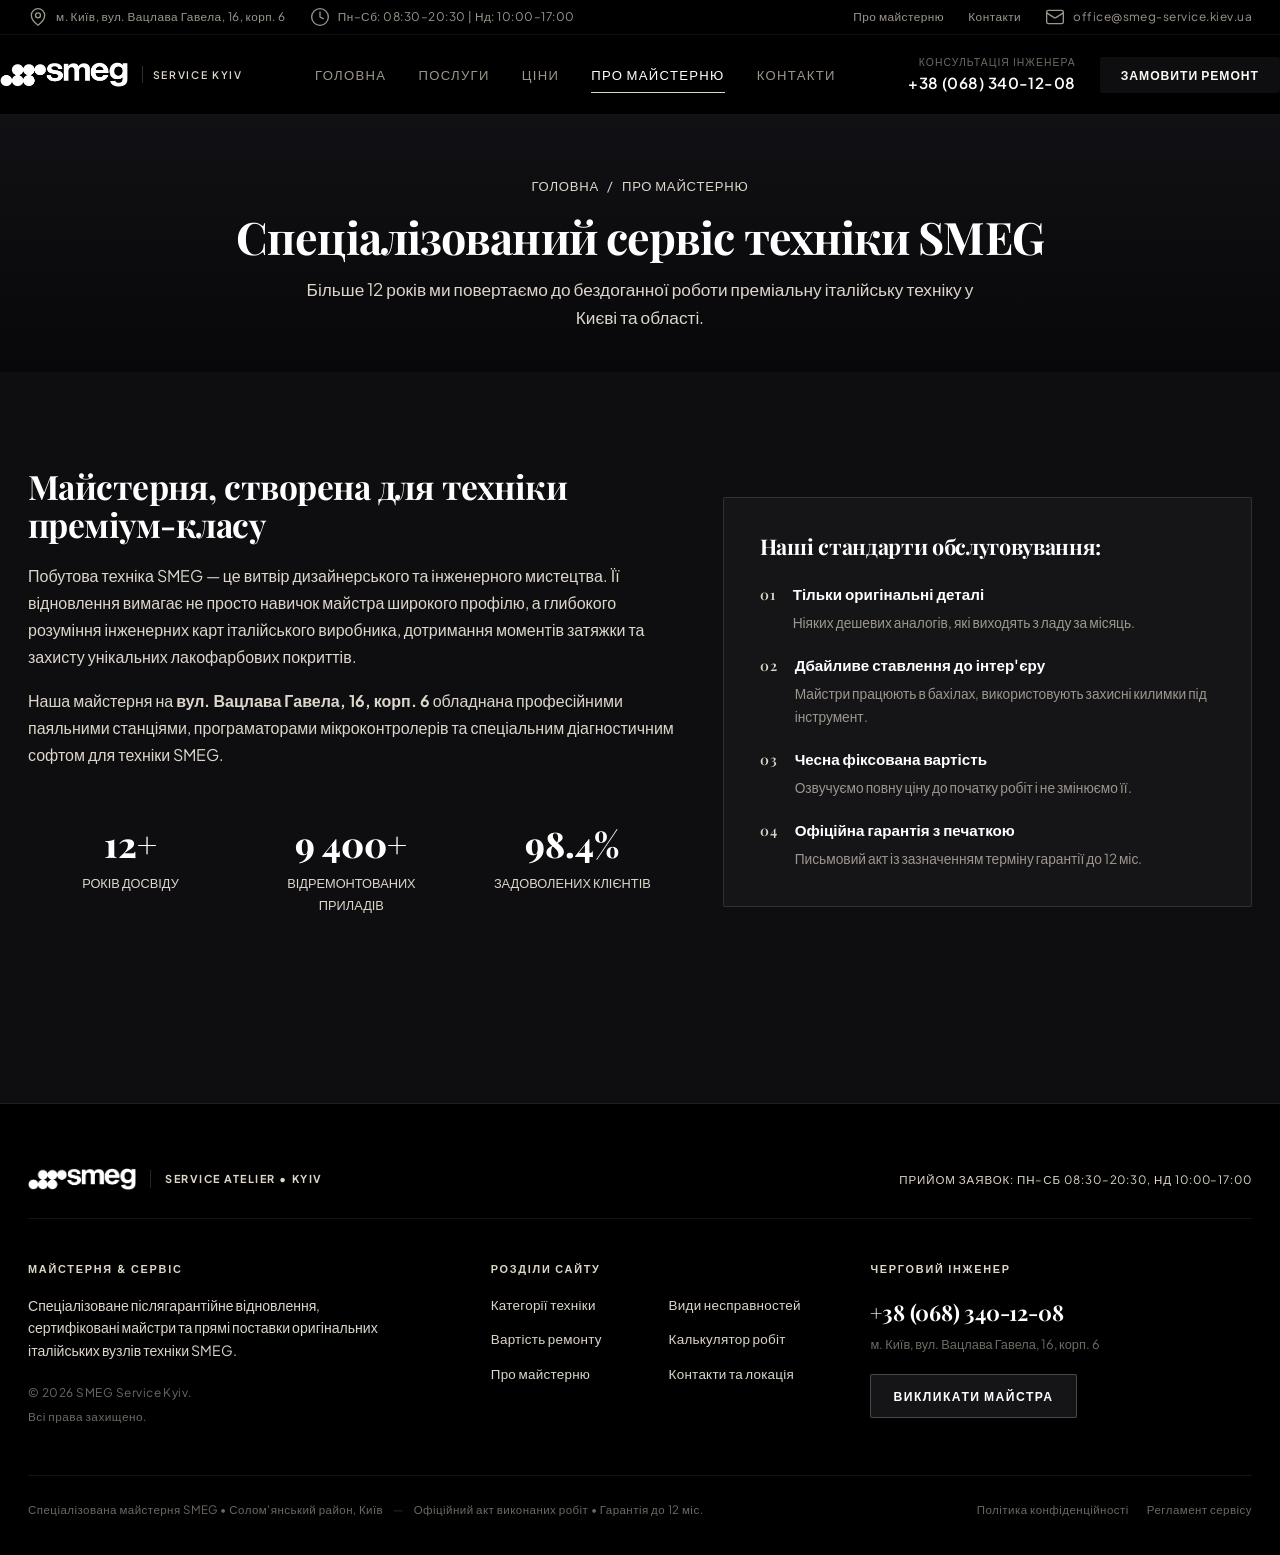
==== commit 65c5a393: "Optimize mobile layout: clean single-line header, hairline specs list, single CTA button, and minima" ====
--- a/about.html
+++ b/about.html
@@ -268,15 +268,7 @@
     </div>
   </div>
 
-  <div class="sticky-call-bar">
-    <div class="sticky-call-inner">
-      <a href="tel:+380683401208" class="btn btn-primary" data-config-phone="0">
-        <svg class="svg-icon" viewBox="0 0 24 24" aria-hidden="true"><path d="M22 16.92v3a2 2 0 0 1-2.18 2 19.79 19.79 0 0 1-8.63-3.07 19.5 19.5 0 0 1-6-6 19.79 19.79 0 0 1-3.07-8.67A2 2 0 0 1 4.11 2h3a2 2 0 0 1 2 1.72 12.84 12.84 0 0 0 .7 2.81 2 2 0 0 1-.45 2.11L8.09 9.91a16 16 0 0 0 6 6l1.27-1.27a2 2 0 0 1 2.11-.45 12.84 12.84 0 0 0 2.81.7A2 2 0 0 1 22 16.92z"/></svg>
-        <span>Зателефонувати</span>
-      </a>
-      <button class="btn btn-secondary" data-open-modal>Заявка</button>
-    </div>
-  </div>
+
 
   <script src="js/config.js"></script>
   <script src="js/main.js"></script>
--- a/css/style.css
+++ b/css/style.css
@@ -1941,17 +1941,18 @@
 @media (max-width: 860px) {
   .nav-menu {
     position: fixed;
-    top: 72px;
+    top: 60px;
     left: 0;
     right: 0;
     bottom: 0;
-    background: #000000;
+    background: #09090b;
     flex-direction: column;
-    padding: 40px 24px;
+    padding: 36px 24px;
     align-items: flex-start;
     gap: 20px;
     border-top: 1px solid rgba(255, 255, 255, 0.08);
     display: none;
+    z-index: 999;
   }
 
   .nav-menu.active {
@@ -1959,71 +1960,263 @@
   }
 
   .mobile-menu-btn {
-    display: block;
+    display: flex;
+    align-items: center;
+    justify-content: center;
+    background: transparent;
+    border: none;
+    padding: 6px;
+    color: #ffffff;
+    cursor: pointer;
+  }
+
+  .mobile-menu-btn svg {
+    width: 22px;
+    height: 22px;
+    stroke: #ffffff;
+    stroke-width: 1.75;
   }
 
   .header-actions .btn {
-    display: none;
+    display: none !important;
   }
 
   .header-topbar {
     display: none;
   }
 
+  .header-wrapper {
+    padding: 12px 0;
+    display: flex;
+    align-items: center;
+    justify-content: space-between;
+    gap: 8px;
+  }
+
+  .logo {
+    display: flex;
+    align-items: center;
+    gap: 8px;
+    flex-shrink: 0;
+  }
+
+  .header-logo-img {
+    height: 20px;
+    width: auto;
+    max-width: 100px;
+  }
+
+  .logo-service-badge {
+    display: none !important;
+  }
+
+  .header-actions {
+    display: flex;
+    align-items: center;
+    gap: 12px;
+    margin-left: auto;
+    flex-shrink: 0;
+  }
+
+  .header-phone-box {
+    display: flex;
+    align-items: center;
+    justify-content: center;
+    margin: 0;
+    padding: 0;
+  }
+
+  .header-phone-title {
+    display: none !important; /* Eliminate multi-row text wrapping */
+  }
+
+  .header-phone-number {
+    font-size: 0.84rem;
+    font-weight: 600;
+    color: #ffffff;
+    letter-spacing: 0.02em;
+    white-space: nowrap;
+    line-height: 1;
+    padding: 4px 0;
+  }
+
   .hero {
-    padding: 60px 0 70px;
+    padding: 45px 0 55px;
     background-position: center;
   }
 
+  /* Advantages Block: Clean vertical list with thin hairline horizontal dividers */
   .hero-spec-list {
+    display: flex;
+    flex-direction: column;
+    gap: 0;
+    margin-bottom: 26px;
+    border-top: 1px solid var(--border-hairline);
+    border-bottom: 1px solid var(--border-hairline);
+    padding: 0;
+  }
+
+  .hero-spec-item {
+    display: flex;
+    flex-direction: column;
+    padding: 13px 0;
+    border-bottom: 1px solid var(--border-hairline);
+    gap: 2px;
+  }
+
+  .hero-spec-item:last-child {
+    border-bottom: none;
+  }
+
+  .hero-spec-idx {
+    display: none !important; /* Remove clunky/pale numbers */
+  }
+
+  .hero-spec-content {
+    display: flex;
+    flex-direction: column;
+  }
+
+  .hero-spec-title {
+    font-family: var(--font-body);
+    font-size: 0.94rem;
+    font-weight: 700;
+    color: var(--color-obsidian);
+    line-height: 1.35;
+    margin-bottom: 2px;
+  }
+
+  .hero-spec-desc {
+    font-size: 0.82rem;
+    color: var(--text-dark-muted);
+    line-height: 1.45;
+  }
+
+  /* CTA: Single primary black rectangular button, remove duplicate calc button */
+  .hero-actions {
+    display: flex;
+    flex-direction: column;
+    align-items: stretch;
+    gap: 0;
+    margin-bottom: 30px;
+  }
+
+  .hero-actions .btn-primary {
+    width: 100%;
+    padding: 16px 20px;
+    background: #0e0e10;
+    color: #ffffff;
+    border: 1px solid #0e0e10;
+    border-radius: var(--radius-xs);
+    font-size: 0.88rem;
+    font-weight: 700;
+    letter-spacing: 0.08em;
+    text-transform: uppercase;
+    text-align: center;
+    box-shadow: none;
+  }
+
+  .hero-calc-btn {
+    display: none !important; /* Hide duplicate calc button */
+  }
+
+  /* Mobile Footer: Clean editorial layout, no duplicate call buttons, solid deep obsidian */
+  .site-footer {
+    background: #09090b !important;
+    padding: 34px 0 24px !important;
+    border-top: 1px solid rgba(255, 255, 255, 0.08);
+  }
+
+  .atelier-footer-top {
+    flex-direction: column;
+    align-items: flex-start;
+    gap: 10px;
+    padding-bottom: 18px;
+    margin-bottom: 20px;
+    border-bottom: 1px solid rgba(255, 255, 255, 0.06);
+  }
+
+  .atelier-footer-brand-tag {
+    padding-left: 0;
+    border-left: none;
+    margin-top: 4px;
+  }
+
+  .atelier-footer-status {
+    font-size: 0.68rem;
+    letter-spacing: 0.06em;
+  }
+
+  .atelier-footer-grid {
     grid-template-columns: 1fr;
-    gap: 16px;
+    gap: 20px;
+    margin-bottom: 20px;
+  }
+
+  .atelier-footer-nav-col {
+    display: none; /* Keep mobile footer clean and brief */
+  }
+
+  .atelier-footer-contact-col .btn-atelier-footer {
+    display: none !important; /* Eliminate duplicate call button in footer */
+  }
+
+  .atelier-footer-phone {
+    font-size: 1.15rem;
+    color: #ffffff;
+  }
+
+  .atelier-footer-bottom-strip {
+    flex-direction: column;
+    align-items: flex-start;
+    gap: 8px;
+    padding-top: 16px;
+    border-top: 1px solid rgba(255, 255, 255, 0.06);
+  }
+
+  .atelier-footer-sep {
+    display: none;
+  }
+
+  .atelier-footer-bottom-details {
+    font-size: 0.72rem;
+    line-height: 1.5;
   }
 }
 
 @media (max-width: 640px) {
   .container {
-    padding: 0 18px;
+    padding: 0 16px;
   }
 
   .hero-title {
-    font-size: 2.35rem;
+    font-size: 2.15rem;
     line-height: 1.12;
+    letter-spacing: -0.02em;
+    margin-bottom: 16px;
   }
 
   .hero-description {
-    font-size: 0.98rem;
+    font-size: 0.94rem;
+    line-height: 1.6;
+    margin-bottom: 24px;
   }
 
   .proof-strip-grid {
     grid-template-columns: 1fr;
-    gap: 28px;
+    gap: 24px;
   }
 
   .proof-strip-col {
     padding: 0 !important;
     border-right: none !important;
     border-bottom: 1px solid rgba(255, 255, 255, 0.08);
-    padding-bottom: 20px !important;
+    padding-bottom: 18px !important;
   }
 
   .proof-strip-col:last-child {
     border-bottom: none;
     padding-bottom: 0 !important;
-  }
-
-  .hero-actions {
-    flex-direction: column;
-    align-items: stretch;
-    gap: 16px;
-  }
-
-  .hero-actions .btn {
-    width: 100%;
-  }
-
-  .hero-calc-btn {
-    justify-content: center;
   }
 
   .why-grid,
@@ -2033,43 +2226,11 @@
   }
 
   .hero-console {
-    padding: 28px 20px;
-  }
-}
-
-/* ==========================================================================
-   Sticky Mobile Call Bar (Mobile-only)
-   ========================================================================== */
+    padding: 24px 18px;
+  }
+}
+
+/* Eliminate sticky call bar completely to avoid button duplication */
 .sticky-call-bar {
-  display: none;
-}
-
-@media (max-width: 768px) {
-  .sticky-call-bar {
-    display: block;
-    position: fixed;
-    bottom: 0;
-    left: 0;
-    width: 100%;
-    background: #0e0e10;
-    border-top: 1px solid rgba(255, 255, 255, 0.15);
-    padding: 10px 16px;
-    z-index: 980;
-    box-shadow: 0 -4px 20px rgba(0, 0, 0, 0.6);
-  }
-
-  .sticky-call-inner {
-    display: flex;
-    gap: 10px;
-    max-width: 480px;
-    margin: 0 auto;
-  }
-
-  .sticky-call-inner .btn {
-    flex: 1;
-    font-size: 0.74rem;
-    padding: 12px 10px;
-    justify-content: center;
-    border-radius: var(--radius-xs);
-  }
+  display: none !important;
 }
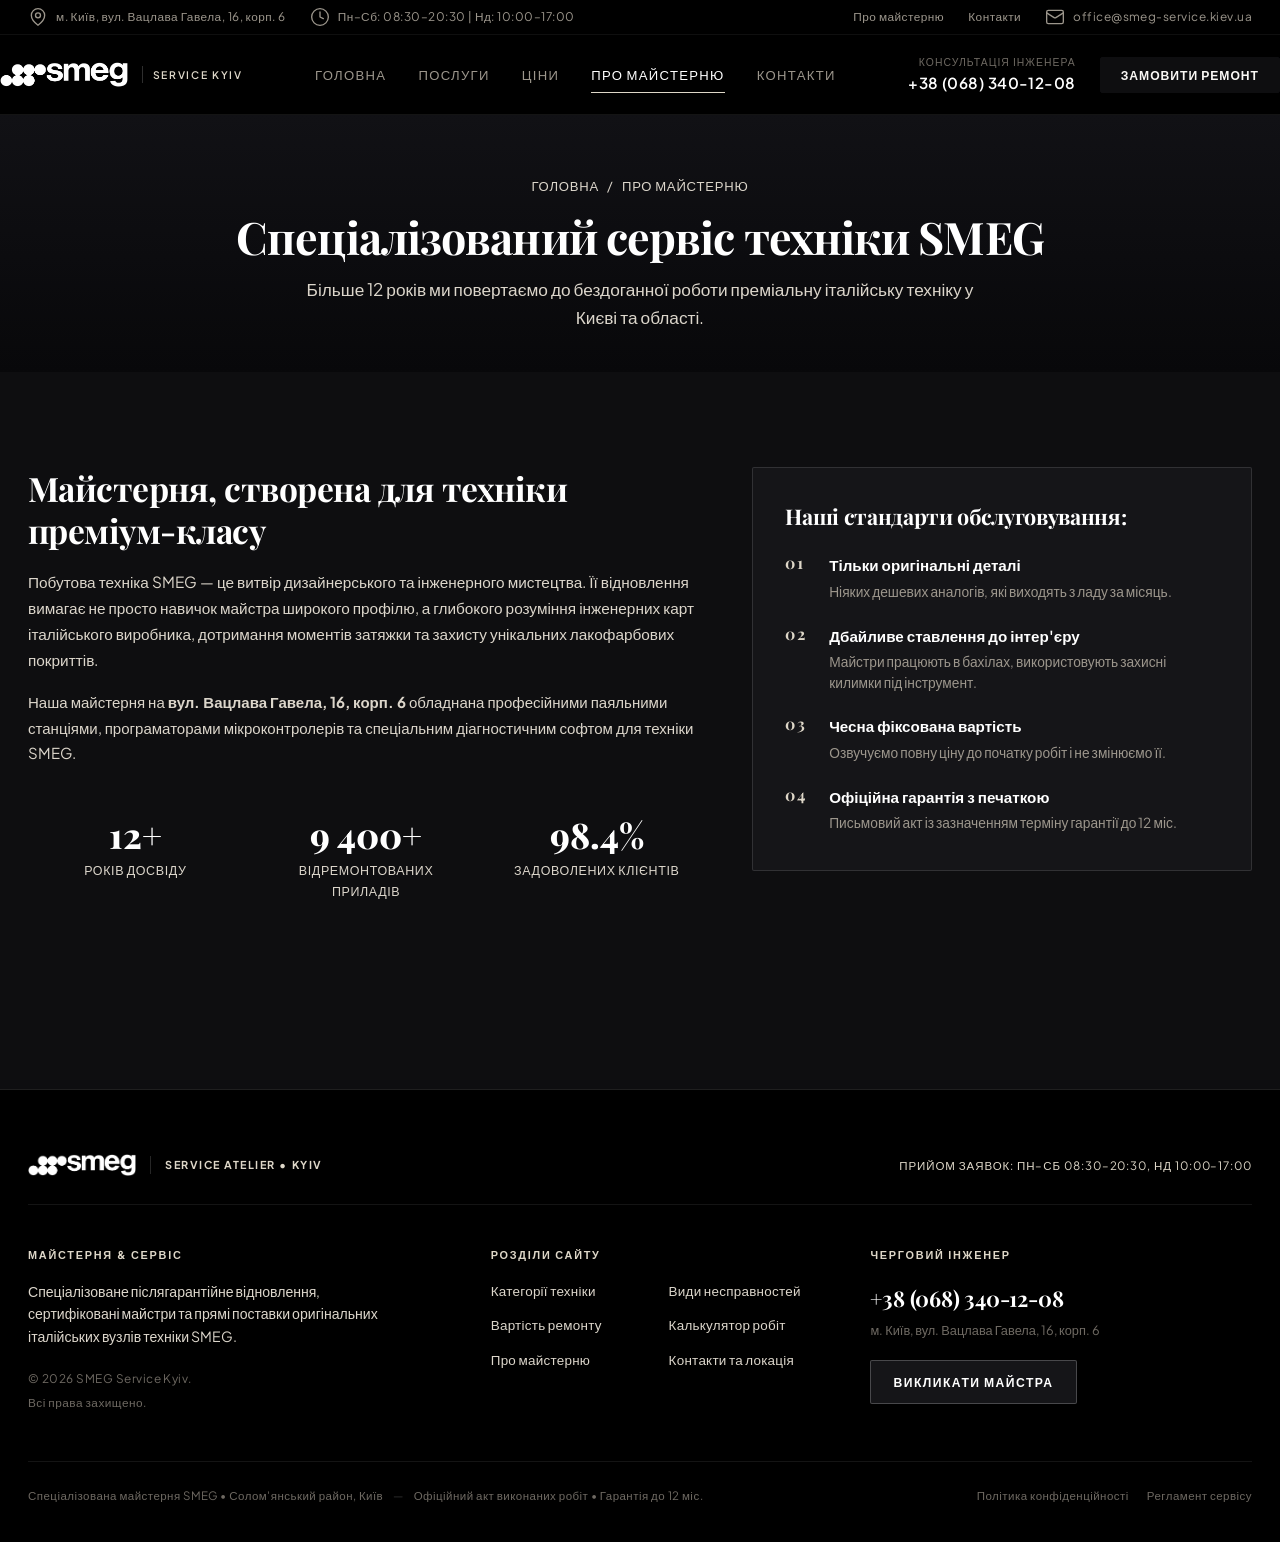
==== commit 17fac2f6: "Convert pricing tables to mobile stacked cards, enforce 100% single-column stack, and hide floating " ====
--- a/about.html
+++ b/about.html
@@ -102,60 +102,60 @@
   <section class="section">
     <div class="container">
       <div class="about-grid">
-        <div>
-          <h2 style="font-size: 2.1rem; margin-bottom: 18px; color: #ffffff;">Майстерня, створена для техніки преміум-класу</h2>
-          <p style="color: var(--text-secondary); line-height: 1.7; margin-bottom: 16px;">
+        <div class="about-story-col">
+          <h2 class="about-heading">Майстерня, створена для техніки преміум-класу</h2>
+          <p class="about-lead-text">
             Побутова техніка SMEG — це витвір дизайнерського та інженерного мистецтва. Її відновлення вимагає не просто навичок майстра широкого профілю, а глибокого розуміння інженерних карт італійського виробника, дотримання моментів затяжки та захисту унікальних лакофарбових покриттів.
           </p>
-          <p style="color: var(--text-secondary); line-height: 1.7; margin-bottom: 24px;">
+          <p class="about-sub-text">
             Наша майстерня на <strong>вул. Вацлава Гавела, 16, корп. 6</strong> обладнана професійними паяльними станціями, програматорами мікроконтролерів та спеціальним діагностичним софтом для техніки SMEG.
           </p>
           
           <div class="about-stats-grid">
-            <div style="background: var(--bg-surface); padding: 22px; border-radius: var(--radius-md); border: 1px solid var(--border-subtle); text-align: center;">
-              <div style="font-family: var(--font-display); font-size: 2.2rem; font-weight: 800; color: #ffffff;">12+</div>
-              <div style="font-size: 0.8rem; color: var(--text-muted); text-transform: uppercase;">Років досвіду</div>
+            <div class="about-stat-card">
+              <div class="about-stat-val">12+</div>
+              <div class="about-stat-lbl">Років досвіду</div>
             </div>
-            <div style="background: var(--bg-surface); padding: 22px; border-radius: var(--radius-md); border: 1px solid var(--border-subtle); text-align: center;">
-              <div style="font-family: var(--font-display); font-size: 2.2rem; font-weight: 800; color: #ffffff;">9 400+</div>
-              <div style="font-size: 0.8rem; color: var(--text-muted); text-transform: uppercase;">Відремонтованих приладів</div>
+            <div class="about-stat-card">
+              <div class="about-stat-val">9 400+</div>
+              <div class="about-stat-lbl">Відремонтованих приладів</div>
             </div>
-            <div style="background: var(--bg-surface); padding: 22px; border-radius: var(--radius-md); border: 1px solid var(--border-subtle); text-align: center;">
-              <div style="font-family: var(--font-display); font-size: 2.2rem; font-weight: 800; color: #ffffff;">98.4%</div>
-              <div style="font-size: 0.8rem; color: var(--text-muted); text-transform: uppercase;">Задоволених клієнтів</div>
+            <div class="about-stat-card">
+              <div class="about-stat-val">98.4%</div>
+              <div class="about-stat-lbl">Задоволених клієнтів</div>
             </div>
           </div>
         </div>
 
-        <div style="background: var(--color-charcoal, #151518); border: 1px solid rgba(255,255,255,0.12); border-radius: var(--radius-xs); padding: 36px;">
-          <h3 style="font-family: var(--font-serif); font-size: 1.35rem; margin-bottom: 22px; color: #ffffff;">Наші стандарти обслуговування:</h3>
-          <ul style="list-style: none; display: flex; flex-direction: column; gap: 18px;">
-            <li style="display: flex; gap: 16px; align-items: baseline;">
-              <span style="font-family: var(--font-serif); font-size: 0.88rem; font-weight: 600; color: var(--color-sand-muted, #C6A87C); letter-spacing: 0.1em; flex-shrink: 0;">01</span>
-              <div>
-                <strong style="color: #ffffff; font-size: 0.95rem;">Тільки оригінальні деталі</strong>
-                <p style="font-size: 0.86rem; color: var(--text-light-muted); margin-top: 3px;">Ніяких дешевих аналогів, які виходять з ладу за місяць.</p>
-              </div>
-            </li>
-            <li style="display: flex; gap: 16px; align-items: baseline;">
-              <span style="font-family: var(--font-serif); font-size: 0.88rem; font-weight: 600; color: var(--color-sand-muted, #C6A87C); letter-spacing: 0.1em; flex-shrink: 0;">02</span>
-              <div>
-                <strong style="color: #ffffff; font-size: 0.95rem;">Дбайливе ставлення до інтер'єру</strong>
-                <p style="font-size: 0.86rem; color: var(--text-light-muted); margin-top: 3px;">Майстри працюють в бахілах, використовують захисні килимки під інструмент.</p>
-              </div>
-            </li>
-            <li style="display: flex; gap: 16px; align-items: baseline;">
-              <span style="font-family: var(--font-serif); font-size: 0.88rem; font-weight: 600; color: var(--color-sand-muted, #C6A87C); letter-spacing: 0.1em; flex-shrink: 0;">03</span>
-              <div>
-                <strong style="color: #ffffff; font-size: 0.95rem;">Чесна фіксована вартість</strong>
-                <p style="font-size: 0.86rem; color: var(--text-light-muted); margin-top: 3px;">Озвучуємо повну ціну до початку робіт і не змінюємо її.</p>
-              </div>
-            </li>
-            <li style="display: flex; gap: 16px; align-items: baseline;">
-              <span style="font-family: var(--font-serif); font-size: 0.88rem; font-weight: 600; color: var(--color-sand-muted, #C6A87C); letter-spacing: 0.1em; flex-shrink: 0;">04</span>
-              <div>
-                <strong style="color: #ffffff; font-size: 0.95rem;">Офіційна гарантія з печаткою</strong>
-                <p style="font-size: 0.86rem; color: var(--text-light-muted); margin-top: 3px;">Письмовий акт із зазначенням терміну гарантії до 12 міс.</p>
+        <div class="about-standards-card">
+          <h3 class="about-standards-title">Наші стандарти обслуговування:</h3>
+          <ul class="about-standards-list">
+            <li class="about-standard-item">
+              <span class="about-standard-num">01</span>
+              <div class="about-standard-content">
+                <strong class="about-standard-name">Тільки оригінальні деталі</strong>
+                <p class="about-standard-desc">Ніяких дешевих аналогів, які виходять з ладу за місяць.</p>
+              </div>
+            </li>
+            <li class="about-standard-item">
+              <span class="about-standard-num">02</span>
+              <div class="about-standard-content">
+                <strong class="about-standard-name">Дбайливе ставлення до інтер'єру</strong>
+                <p class="about-standard-desc">Майстри працюють в бахілах, використовують захисні килимки під інструмент.</p>
+              </div>
+            </li>
+            <li class="about-standard-item">
+              <span class="about-standard-num">03</span>
+              <div class="about-standard-content">
+                <strong class="about-standard-name">Чесна фіксована вартість</strong>
+                <p class="about-standard-desc">Озвучуємо повну ціну до початку робіт і не змінюємо її.</p>
+              </div>
+            </li>
+            <li class="about-standard-item">
+              <span class="about-standard-num">04</span>
+              <div class="about-standard-content">
+                <strong class="about-standard-name">Офіційна гарантія з печаткою</strong>
+                <p class="about-standard-desc">Письмовий акт із зазначенням терміну гарантії до 12 міс.</p>
               </div>
             </li>
           </ul>
--- a/css/style.css
+++ b/css/style.css
@@ -1898,17 +1898,17 @@
 }
 
 /* ==========================================================================
-   Responsive Media Queries
+   Responsive Media Queries & Mobile Single-Column Stack
    ========================================================================== */
 @media (max-width: 1024px) {
   .hero-content {
     grid-template-columns: 1fr;
-    gap: 48px;
+    gap: 40px;
   }
 
   .proof-strip-grid {
     grid-template-columns: repeat(2, 1fr);
-    gap: 32px 0;
+    gap: 28px 0;
   }
 
   .proof-strip-col:nth-child(2) {
@@ -1929,8 +1929,8 @@
     grid-template-columns: repeat(2, 1fr);
   }
 
-  .footer-grid {
-    grid-template-columns: 1fr 1fr;
+  .services-grid {
+    grid-template-columns: repeat(auto-fit, minmax(280px, 1fr));
   }
 
   .location-wrapper {
@@ -2027,7 +2027,7 @@
   }
 
   .header-phone-title {
-    display: none !important; /* Eliminate multi-row text wrapping */
+    display: none !important;
   }
 
   .header-phone-number {
@@ -2041,7 +2041,7 @@
   }
 
   .hero {
-    padding: 45px 0 55px;
+    padding: 45px 0 50px;
     background-position: center;
   }
 
@@ -2069,7 +2069,7 @@
   }
 
   .hero-spec-idx {
-    display: none !important; /* Remove clunky/pale numbers */
+    display: none !important;
   }
 
   .hero-spec-content {
@@ -2092,17 +2092,18 @@
     line-height: 1.45;
   }
 
-  /* CTA: Single primary black rectangular button, remove duplicate calc button */
+  /* CTA: Single primary black rectangular button */
   .hero-actions {
     display: flex;
     flex-direction: column;
     align-items: stretch;
     gap: 0;
     margin-bottom: 30px;
+    width: 100%;
   }
 
   .hero-actions .btn-primary {
-    width: 100%;
+    width: 100% !important;
     padding: 16px 20px;
     background: #0e0e10;
     color: #ffffff;
@@ -2114,10 +2115,87 @@
     text-transform: uppercase;
     text-align: center;
     box-shadow: none;
+    display: flex;
+    justify-content: center;
   }
 
   .hero-calc-btn {
-    display: none !important; /* Hide duplicate calc button */
+    display: none !important;
+  }
+
+  /* STRICT Single-column vertical stack (100% width) for all cards & grids */
+  .services-grid {
+    display: flex !important;
+    flex-direction: column !important;
+    width: 100% !important;
+    gap: 20px !important;
+  }
+
+  .service-card {
+    width: 100% !important;
+    padding: 24px 20px !important;
+    box-sizing: border-box !important;
+  }
+
+  .service-card-bottom {
+    flex-direction: column !important;
+    align-items: stretch !important;
+    gap: 14px !important;
+  }
+
+  .service-card-bottom .btn {
+    width: 100% !important;
+    text-align: center !important;
+    justify-content: center !important;
+    display: flex !important;
+    padding: 14px 20px !important;
+  }
+
+  .why-grid,
+  .steps-grid,
+  .reviews-grid {
+    display: flex !important;
+    flex-direction: column !important;
+    width: 100% !important;
+    gap: 18px !important;
+  }
+
+  .why-card,
+  .step-card,
+  .review-card {
+    width: 100% !important;
+    padding: 24px 20px !important;
+    box-sizing: border-box !important;
+  }
+
+  .location-wrapper {
+    display: flex !important;
+    flex-direction: column !important;
+    width: 100% !important;
+    gap: 20px !important;
+  }
+
+  .location-info {
+    width: 100% !important;
+    padding: 26px 20px !important;
+    box-sizing: border-box !important;
+  }
+
+  .map-container {
+    width: 100% !important;
+    min-height: 300px !important;
+    height: 300px !important;
+  }
+
+  .map-minimal-strip {
+    flex-direction: column !important;
+    align-items: flex-start !important;
+    gap: 8px !important;
+    padding: 12px 14px !important;
+  }
+
+  .map-minimal-link {
+    align-self: flex-start !important;
   }
 
   /* Mobile Footer: Clean editorial layout, no duplicate call buttons, solid deep obsidian */
@@ -2154,11 +2232,11 @@
   }
 
   .atelier-footer-nav-col {
-    display: none; /* Keep mobile footer clean and brief */
+    display: none;
   }
 
   .atelier-footer-contact-col .btn-atelier-footer {
-    display: none !important; /* Eliminate duplicate call button in footer */
+    display: none !important;
   }
 
   .atelier-footer-phone {
@@ -2186,32 +2264,40 @@
 
 @media (max-width: 640px) {
   .container {
-    padding: 0 16px;
+    padding-left: 18px !important;
+    padding-right: 18px !important;
   }
 
   .hero-title {
-    font-size: 2.15rem;
-    line-height: 1.12;
+    font-size: 1.95rem !important;
+    line-height: 1.14;
     letter-spacing: -0.02em;
     margin-bottom: 16px;
   }
 
   .hero-description {
-    font-size: 0.94rem;
+    font-size: 0.92rem;
     line-height: 1.6;
     margin-bottom: 24px;
   }
 
+  .section-title {
+    font-size: 1.55rem !important;
+    line-height: 1.2 !important;
+  }
+
   .proof-strip-grid {
-    grid-template-columns: 1fr;
-    gap: 24px;
+    display: flex !important;
+    flex-direction: column !important;
+    gap: 18px !important;
   }
 
   .proof-strip-col {
     padding: 0 !important;
     border-right: none !important;
     border-bottom: 1px solid rgba(255, 255, 255, 0.08);
-    padding-bottom: 18px !important;
+    padding-bottom: 16px !important;
+    width: 100% !important;
   }
 
   .proof-strip-col:last-child {
@@ -2219,18 +2305,35 @@
     padding-bottom: 0 !important;
   }
 
-  .why-grid,
-  .steps-grid,
-  .footer-grid {
-    grid-template-columns: 1fr;
-  }
-
   .hero-console {
-    padding: 24px 18px;
-  }
-}
-
-/* Eliminate sticky call bar completely to avoid button duplication */
+    padding: 24px 18px !important;
+    width: 100% !important;
+    box-sizing: border-box !important;
+  }
+
+  .console-title {
+    font-size: 1.35rem !important;
+  }
+
+  .calc-wrapper {
+    padding: 22px 16px !important;
+    width: 100% !important;
+    box-sizing: border-box !important;
+  }
+}
+
+/* Universal Overflow Protection & Sticky Call Bar elimination */
+html, body {
+  overflow-x: hidden !important;
+  max-width: 100vw !important;
+  width: 100% !important;
+  position: relative;
+}
+
+*, *::before, *::after {
+  box-sizing: border-box;
+}
+
 .sticky-call-bar {
   display: none !important;
 }
--- a/css/components.css
+++ b/css/components.css
@@ -254,6 +254,28 @@
   color: var(--text-dim);
 }
 
+.warranty-card {
+  background: var(--bg-surface);
+  border: 1px solid var(--border-subtle);
+  border-radius: var(--radius-xs);
+  padding: 36px;
+  margin-top: 50px;
+}
+
+.warranty-title {
+  font-family: var(--font-serif);
+  font-size: 1.6rem;
+  margin-bottom: 14px;
+  color: #ffffff;
+}
+
+.warranty-desc {
+  color: var(--text-secondary);
+  line-height: 1.7;
+  margin-bottom: 24px;
+  font-size: 0.94rem;
+}
+
 /* ==========================================================================
    Customer Reviews
    ========================================================================== */
@@ -493,10 +515,32 @@
    ========================================================================== */
 .about-grid {
   display: grid;
-  grid-template-columns: 1.1fr 0.9fr;
+  grid-template-columns: 1.15fr 0.85fr;
   gap: 48px;
-  align-items: center;
+  align-items: start;
   margin-bottom: 70px;
+}
+
+.about-heading {
+  font-family: var(--font-serif);
+  font-size: 2.1rem;
+  margin-bottom: 18px;
+  color: #ffffff;
+  line-height: 1.25;
+}
+
+.about-lead-text {
+  color: var(--text-secondary);
+  line-height: 1.7;
+  margin-bottom: 16px;
+  font-size: 0.96rem;
+}
+
+.about-sub-text {
+  color: var(--text-secondary);
+  line-height: 1.7;
+  margin-bottom: 28px;
+  font-size: 0.94rem;
 }
 
 .about-stats-grid {
@@ -505,8 +549,219 @@
   gap: 16px;
 }
 
-/* Responsive Rules */
+.about-stat-card {
+  background: var(--bg-surface);
+  padding: 22px 18px;
+  border-radius: var(--radius-xs);
+  border: 1px solid var(--border-subtle);
+  text-align: center;
+}
+
+.about-stat-val {
+  font-family: var(--font-display);
+  font-size: 2.2rem;
+  font-weight: 800;
+  color: #ffffff;
+  line-height: 1.1;
+  margin-bottom: 6px;
+}
+
+.about-stat-lbl {
+  font-size: 0.78rem;
+  color: var(--text-muted);
+  text-transform: uppercase;
+  letter-spacing: 0.05em;
+}
+
+.about-standards-card {
+  background: var(--color-charcoal, #151518);
+  border: 1px solid rgba(255, 255, 255, 0.12);
+  border-radius: var(--radius-xs);
+  padding: 36px 32px;
+}
+
+.about-standards-title {
+  font-family: var(--font-serif);
+  font-size: 1.35rem;
+  margin-bottom: 24px;
+  color: #ffffff;
+}
+
+.about-standards-list {
+  list-style: none;
+  display: flex;
+  flex-direction: column;
+  gap: 20px;
+  padding: 0;
+  margin: 0;
+}
+
+.about-standard-item {
+  display: flex;
+  gap: 16px;
+  align-items: flex-start;
+}
+
+.about-standard-num {
+  font-family: var(--font-serif);
+  font-size: 1rem;
+  font-weight: 700;
+  color: var(--color-sand-muted, #C6A87C);
+  letter-spacing: 0.1em;
+  flex-shrink: 0;
+  min-width: 28px;
+  line-height: 1.4;
+}
+
+.about-standard-content {
+  flex: 1;
+}
+
+.about-standard-name {
+  color: #ffffff;
+  font-size: 0.95rem;
+  display: block;
+  margin-bottom: 4px;
+}
+
+.about-standard-desc {
+  font-size: 0.86rem;
+  color: var(--text-light-muted, rgba(255, 255, 255, 0.7));
+  line-height: 1.5;
+  margin: 0;
+}
+
+/* ==========================================================================
+   Services Page Layouts
+   ========================================================================== */
+.service-detail-box {
+  margin-bottom: 50px;
+  background: var(--bg-surface);
+  padding: 36px 32px;
+  border-radius: var(--radius-xs);
+  border: 1px solid var(--border-subtle);
+  width: 100%;
+  box-sizing: border-box;
+}
+
+.service-detail-header {
+  display: flex;
+  justify-content: space-between;
+  align-items: center;
+  margin-bottom: 20px;
+  gap: 20px;
+}
+
+.service-detail-title-group {
+  display: flex;
+  align-items: center;
+  gap: 16px;
+}
+
+.service-detail-heading {
+  font-family: var(--font-serif);
+  font-size: 1.6rem;
+  color: #ffffff;
+  margin: 0;
+  line-height: 1.25;
+}
+
+.service-detail-cta-btn {
+  flex-shrink: 0;
+  white-space: nowrap;
+}
+
+.service-detail-text {
+  color: var(--text-secondary);
+  margin-bottom: 24px;
+  line-height: 1.65;
+  font-size: 0.94rem;
+}
+
+.service-subitems-title {
+  margin-bottom: 16px;
+  font-size: 1rem;
+  color: #ffffff;
+  text-transform: uppercase;
+  letter-spacing: 0.06em;
+}
+
+.service-subitems-grid {
+  display: grid;
+  grid-template-columns: repeat(auto-fit, minmax(240px, 1fr));
+  gap: 16px;
+}
+
+.service-subitem-card {
+  background: rgba(255, 255, 255, 0.04);
+  border: 1px solid rgba(255, 255, 255, 0.1);
+  padding: 20px 18px;
+  border-radius: var(--radius-xs);
+  display: flex;
+  flex-direction: column;
+  justify-content: space-between;
+}
+
+.service-subitem-name {
+  color: #ffffff;
+  display: block;
+  margin-bottom: 6px;
+  font-size: 0.92rem;
+}
+
+.service-subitem-desc {
+  font-size: 0.84rem;
+  color: var(--text-muted);
+  line-height: 1.45;
+  margin-bottom: 12px;
+}
+
+.service-subitem-price {
+  margin-top: auto;
+  color: #ffffff;
+  font-weight: 700;
+  font-size: 0.95rem;
+}
+
+/* ==========================================================================
+   Contacts Page Layouts
+   ========================================================================== */
+.contacts-grid {
+  display: grid;
+  grid-template-columns: repeat(auto-fit, minmax(240px, 1fr));
+  gap: 24px;
+  margin-bottom: 50px;
+}
+
+.contact-card {
+  background: var(--bg-surface);
+  border: 1px solid var(--border-subtle);
+  border-radius: var(--radius-xs);
+  padding: 30px 24px;
+}
+
+.contact-card-title {
+  font-family: var(--font-serif);
+  font-size: 1.15rem;
+  color: #ffffff;
+  margin-bottom: 8px;
+}
+
+.contact-card-desc {
+  color: var(--text-secondary);
+  font-size: 0.9rem;
+  line-height: 1.65;
+  margin: 0;
+}
+
+/* ==========================================================================
+   Responsive Rules
+   ========================================================================== */
 @media (max-width: 980px) {
+  .about-grid {
+    grid-template-columns: 1fr !important;
+    gap: 36px !important;
+  }
   .calc-wrapper {
     grid-template-columns: 1fr;
     gap: 28px;
@@ -521,38 +776,252 @@
 }
 
 @media (max-width: 768px) {
+  .about-grid {
+    display: flex !important;
+    flex-direction: column !important;
+    gap: 32px !important;
+    margin-bottom: 40px !important;
+    width: 100% !important;
+  }
+
+  .about-story-col {
+    width: 100% !important;
+  }
+
+  .about-heading {
+    font-size: 1.55rem !important;
+    line-height: 1.25 !important;
+  }
+
+  .about-stats-grid {
+    display: flex !important;
+    flex-direction: column !important;
+    width: 100% !important;
+    gap: 12px !important;
+  }
+
+  .about-stat-card {
+    width: 100% !important;
+    padding: 18px 16px !important;
+  }
+
+  .about-standards-card {
+    width: 100% !important;
+    padding: 24px 18px !important;
+    box-sizing: border-box !important;
+  }
+
+  .service-detail-box {
+    padding: 22px 16px !important;
+    margin-bottom: 28px !important;
+    width: 100% !important;
+    box-sizing: border-box !important;
+  }
+
+  .service-detail-header {
+    flex-direction: column !important;
+    align-items: stretch !important;
+    gap: 16px !important;
+  }
+
+  .service-detail-title-group {
+    width: 100% !important;
+  }
+
+  .service-detail-heading {
+    font-size: 1.25rem !important;
+    line-height: 1.25 !important;
+  }
+
+  .service-detail-cta-btn {
+    width: 100% !important;
+    justify-content: center !important;
+    text-align: center !important;
+    display: flex !important;
+    padding: 16px 20px !important;
+    font-size: 0.86rem !important;
+    font-weight: 700 !important;
+    letter-spacing: 0.08em !important;
+    text-transform: uppercase !important;
+  }
+
+  .service-subitems-grid {
+    display: flex !important;
+    flex-direction: column !important;
+    width: 100% !important;
+    gap: 12px !important;
+  }
+
+  .service-subitem-card {
+    width: 100% !important;
+    padding: 16px !important;
+    box-sizing: border-box !important;
+  }
+
+  .contacts-grid {
+    display: flex !important;
+    flex-direction: column !important;
+    width: 100% !important;
+    gap: 16px !important;
+  }
+
+  .contact-card {
+    width: 100% !important;
+    padding: 22px 18px !important;
+    box-sizing: border-box !important;
+  }
+
+  /* ==========================================================================
+     Mobile Stacked Cards for Pricing: NO Desktop Tables
+     ========================================================================== */
   .pricing-table-wrapper {
-    overflow-x: auto;
-    -webkit-overflow-scrolling: touch;
-  }
+    overflow: visible !important;
+    background: transparent !important;
+    border: none !important;
+    box-shadow: none !important;
+    border-radius: 0 !important;
+    width: 100% !important;
+  }
+
   .pricing-table {
-    min-width: 540px;
-  }
+    display: flex !important;
+    flex-direction: column !important;
+    gap: 12px !important;
+    width: 100% !important;
+    min-width: 0 !important;
+    border: none !important;
+  }
+
+  .pricing-table thead {
+    display: none !important; /* Strictly forbid column headers on mobile */
+  }
+
+  .pricing-table tbody {
+    display: flex !important;
+    flex-direction: column !important;
+    gap: 12px !important;
+    width: 100% !important;
+  }
+
+  .pricing-table tr {
+    display: grid !important;
+    grid-template-columns: 1fr auto !important;
+    grid-template-areas:
+      "title title"
+      "time price" !important;
+    gap: 10px 14px !important;
+    align-items: center !important;
+    width: 100% !important;
+    background: #141417 !important;
+    border: 1px solid rgba(255, 255, 255, 0.08) !important;
+    border-radius: var(--radius-xs) !important;
+    padding: 16px 18px !important;
+    box-sizing: border-box !important;
+  }
+
+  .pricing-table td {
+    padding: 0 !important;
+    border: none !important;
+    background: transparent !important;
+  }
+
+  /* 1. Service / Defect Name - full width on top, large readable font */
+  .pricing-table td:nth-child(1) {
+    grid-area: title !important;
+    font-family: var(--font-body) !important;
+    font-size: 1rem !important;
+    font-weight: 600 !important;
+    color: #ffffff !important;
+    line-height: 1.4 !important;
+  }
+
+  /* 2. Execution Time - minimalist badge */
+  .pricing-table td:nth-child(2) {
+    grid-area: time !important;
+    display: flex !important;
+    align-items: center !important;
+  }
+
+  .pricing-table td:nth-child(2) .price-time {
+    display: inline-flex !important;
+    align-items: center !important;
+    gap: 5px !important;
+    background: rgba(255, 255, 255, 0.05) !important;
+    border: 1px solid rgba(255, 255, 255, 0.1) !important;
+    padding: 4px 10px !important;
+    border-radius: 2px !important;
+    font-size: 0.78rem !important;
+    color: var(--text-light-muted, #9c968c) !important;
+    white-space: nowrap !important;
+  }
+
+  .pricing-table td:nth-child(2) .price-time::before {
+    content: '⏱ ';
+    font-size: 0.75rem;
+  }
+
+  /* 3. Cost / Price - neat clean value on right */
+  .pricing-table td:nth-child(3) {
+    grid-area: price !important;
+    text-align: right !important;
+    display: flex !important;
+    justify-content: flex-end !important;
+    align-items: center !important;
+  }
+
+  .pricing-table td:nth-child(3) .price-tag {
+    font-family: var(--font-body) !important;
+    font-size: 1.05rem !important;
+    font-weight: 700 !important;
+    color: #ffffff !important;
+    letter-spacing: 0.02em !important;
+    white-space: nowrap !important;
+  }
+
   .reviews-grid {
     grid-template-columns: 1fr;
   }
   .page-title {
-    font-size: 2.2rem;
+    font-size: 1.9rem !important;
+    line-height: 1.2 !important;
   }
   .page-hero {
-    padding: 45px 0 30px;
+    padding: 40px 0 24px !important;
   }
   .location-info {
-    padding: 26px 20px;
+    padding: 24px 18px !important;
   }
   .map-container {
-    min-height: 280px;
-    height: 280px;
+    min-height: 300px !important;
+    height: 300px !important;
+  }
+
+  .warranty-card {
+    padding: 24px 18px !important;
+    margin-top: 32px !important;
+    width: 100% !important;
+    box-sizing: border-box !important;
+  }
+  .warranty-title {
+    font-size: 1.35rem !important;
+    line-height: 1.25 !important;
+  }
+  .warranty-cta-btn {
+    width: 100% !important;
+    display: flex !important;
+    justify-content: center !important;
+    text-align: center !important;
+    padding: 15px 20px !important;
   }
 }
 
 @media (max-width: 580px) {
   .calc-wrapper {
     padding: 22px 16px;
-    border-radius: var(--radius-lg);
+    border-radius: var(--radius-xs);
   }
   .calc-grid-chips {
-    grid-template-columns: repeat(2, 1fr);
+    grid-template-columns: 1fr 1fr;
     gap: 8px;
   }
   .calc-chip {
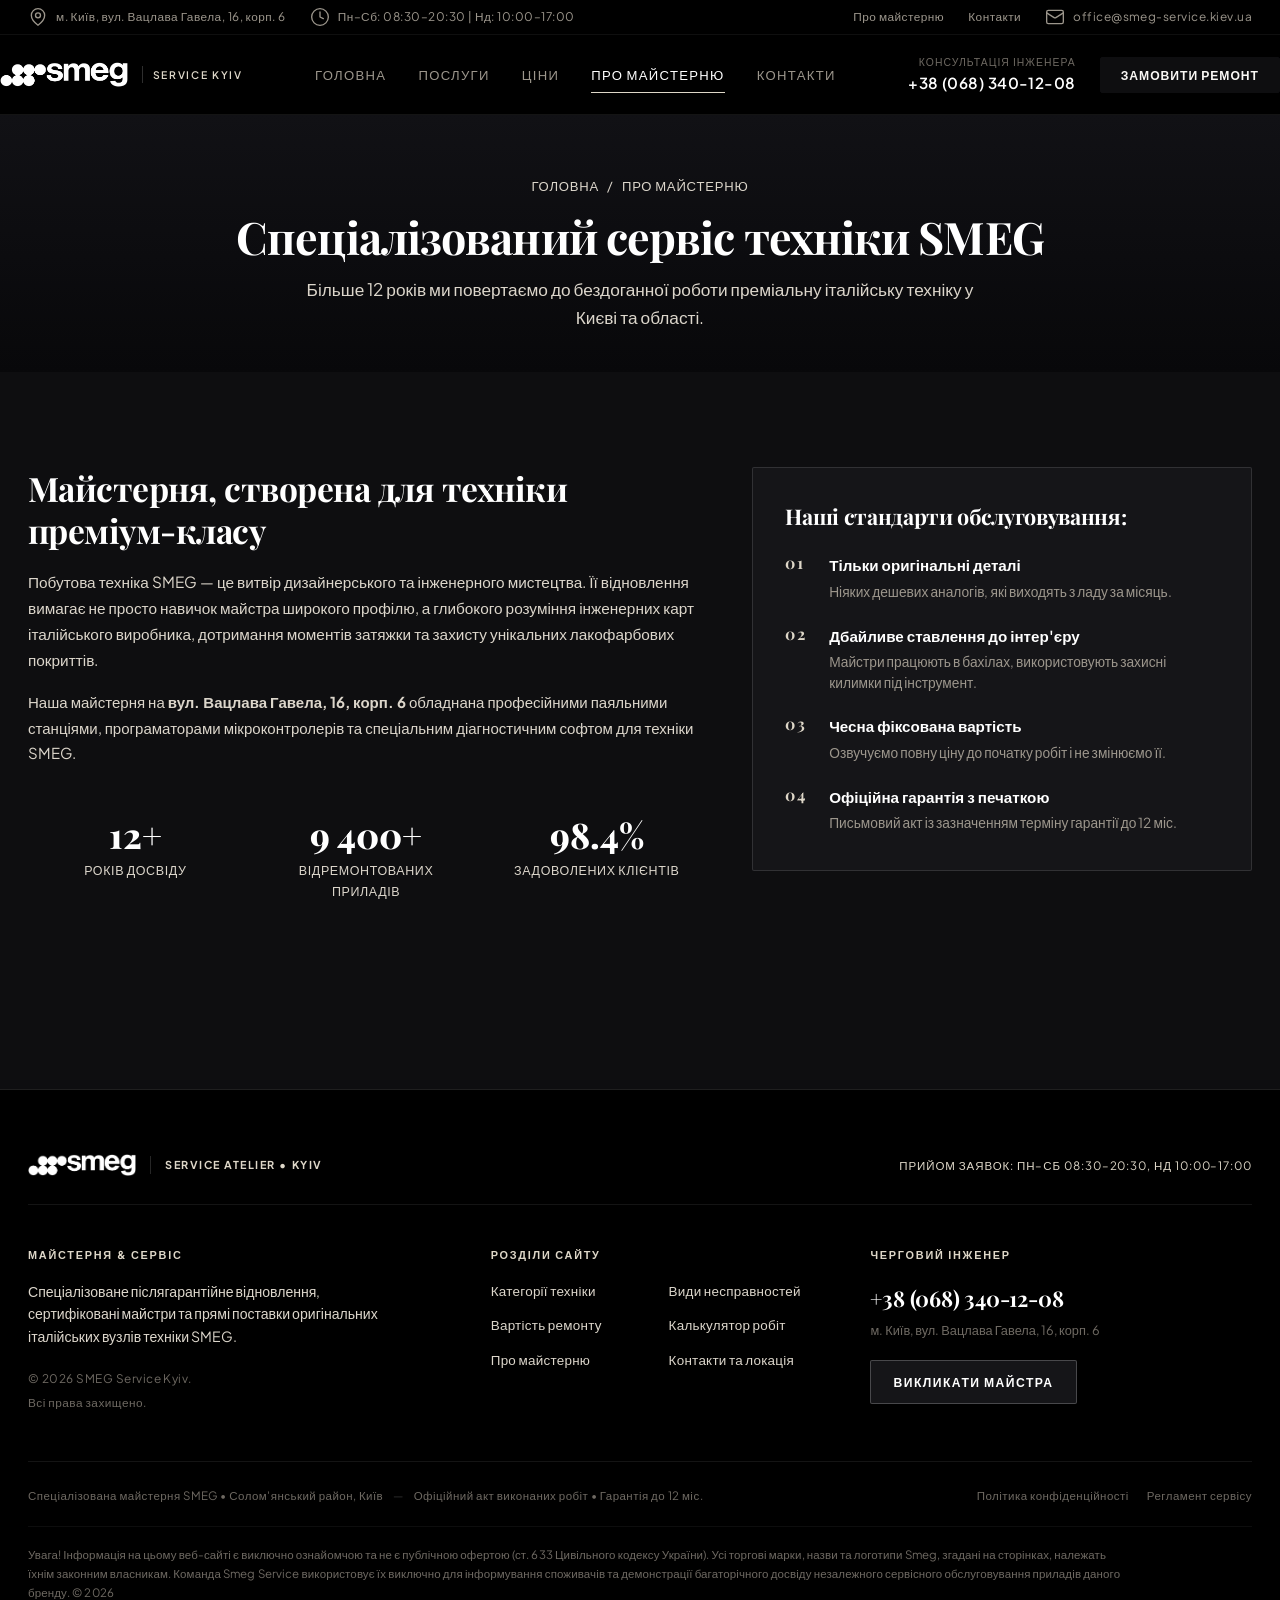
==== commit 4f28f901: "Add legal disclaimer block to site footer across all pages" ====
--- a/about.html
+++ b/about.html
@@ -232,6 +232,11 @@
           <a href="#">Регламент сервісу</a>
         </div>
       </div>
+
+      <!-- Legal Disclaimer -->
+      <div class="atelier-footer-disclaimer">
+        <p>Увага! Інформація на цьому веб-сайті є виключно ознайомчою та не є публічною офертою (ст. 633 Цивільного кодексу України). Усі торгові марки, назви та логотипи Smeg, згадані на сторінках, належать їхнім законним власникам. Команда Smeg Service використовує їх виключно для інформування споживачів та демонстрації багаторічного досвіду незалежного сервісного обслуговування приладів даного бренду. © 2026</p>
+      </div>
     </div>
   </footer>
 
--- a/css/style.css
+++ b/css/style.css
@@ -1510,12 +1510,28 @@
    Minimalist Atelier Scroll-To-Top Widget (Architectural Line & Text)
    Zero white background, zero drop-shadow, sand-muted organic presence
    ========================================================================== */
+/* Повністю вимикає синє виділення та підсвічування для цього елемента */
+.atelier-scroll-top,
+.atelier-scroll-top *,
+.btn-top-scroll,
+.btn-top-scroll *,
+#scroll-to-top-btn,
+#scroll-to-top-btn * {
+  -webkit-user-select: none; /* Safari */
+  -moz-user-select: none;    /* Firefox */
+  -ms-user-select: none;     /* IE/Edge */
+  user-select: none;         /* Standard */
+  -webkit-touch-callout: none;
+  -webkit-tap-highlight-color: transparent;
+  outline: none;
+}
+
 .atelier-scroll-top,
 .btn-top-scroll {
   position: fixed;
   bottom: 40px;
   right: 24px;
-  z-index: 990;
+  z-index: 99; /* Isolate z-index: higher than normal content, lower than headers (1000) and modals (3000) */
   display: inline-flex;
   flex-direction: column;
   align-items: center;
@@ -1526,16 +1542,17 @@
   padding: 0 !important;
   cursor: pointer;
   opacity: 0;
-  pointer-events: none;
-  transition: opacity 0.3s cubic-bezier(0.16, 1, 0.3, 1), transform 0.24s cubic-bezier(0.16, 1, 0.3, 1);
-  user-select: none;
+  visibility: hidden;
+  pointer-events: none !important; /* Completely transparent to clicks by default */
+  transition: opacity 0.3s cubic-bezier(0.16, 1, 0.3, 1), transform 0.24s cubic-bezier(0.16, 1, 0.3, 1), visibility 0.3s ease;
   color: var(--color-sand-muted, #ded7c8) !important;
 }
 
 .atelier-scroll-top.visible,
 .btn-top-scroll.visible {
   opacity: 0.75 !important;
-  pointer-events: auto !important;
+  visibility: visible !important;
+  pointer-events: auto !important; /* Clickable ONLY when visible on scroll */
 }
 
 .atelier-scroll-top:hover,
@@ -1789,6 +1806,23 @@
 
 .atelier-footer-legal-links a:hover {
   color: #ffffff;
+}
+
+/* Legal Disclaimer in Footer */
+.atelier-footer-disclaimer {
+  border-top: 1px solid rgba(255, 255, 255, 0.05);
+  padding-top: 18px;
+  margin-top: 20px;
+}
+
+.atelier-footer-disclaimer p {
+  font-family: var(--font-body);
+  font-size: 0.72rem;
+  line-height: 1.65;
+  color: var(--text-light-dim, #71717a);
+  margin: 0;
+  max-width: 1100px;
+  letter-spacing: 0.01em;
 }
 
 @media (max-width: 900px) {
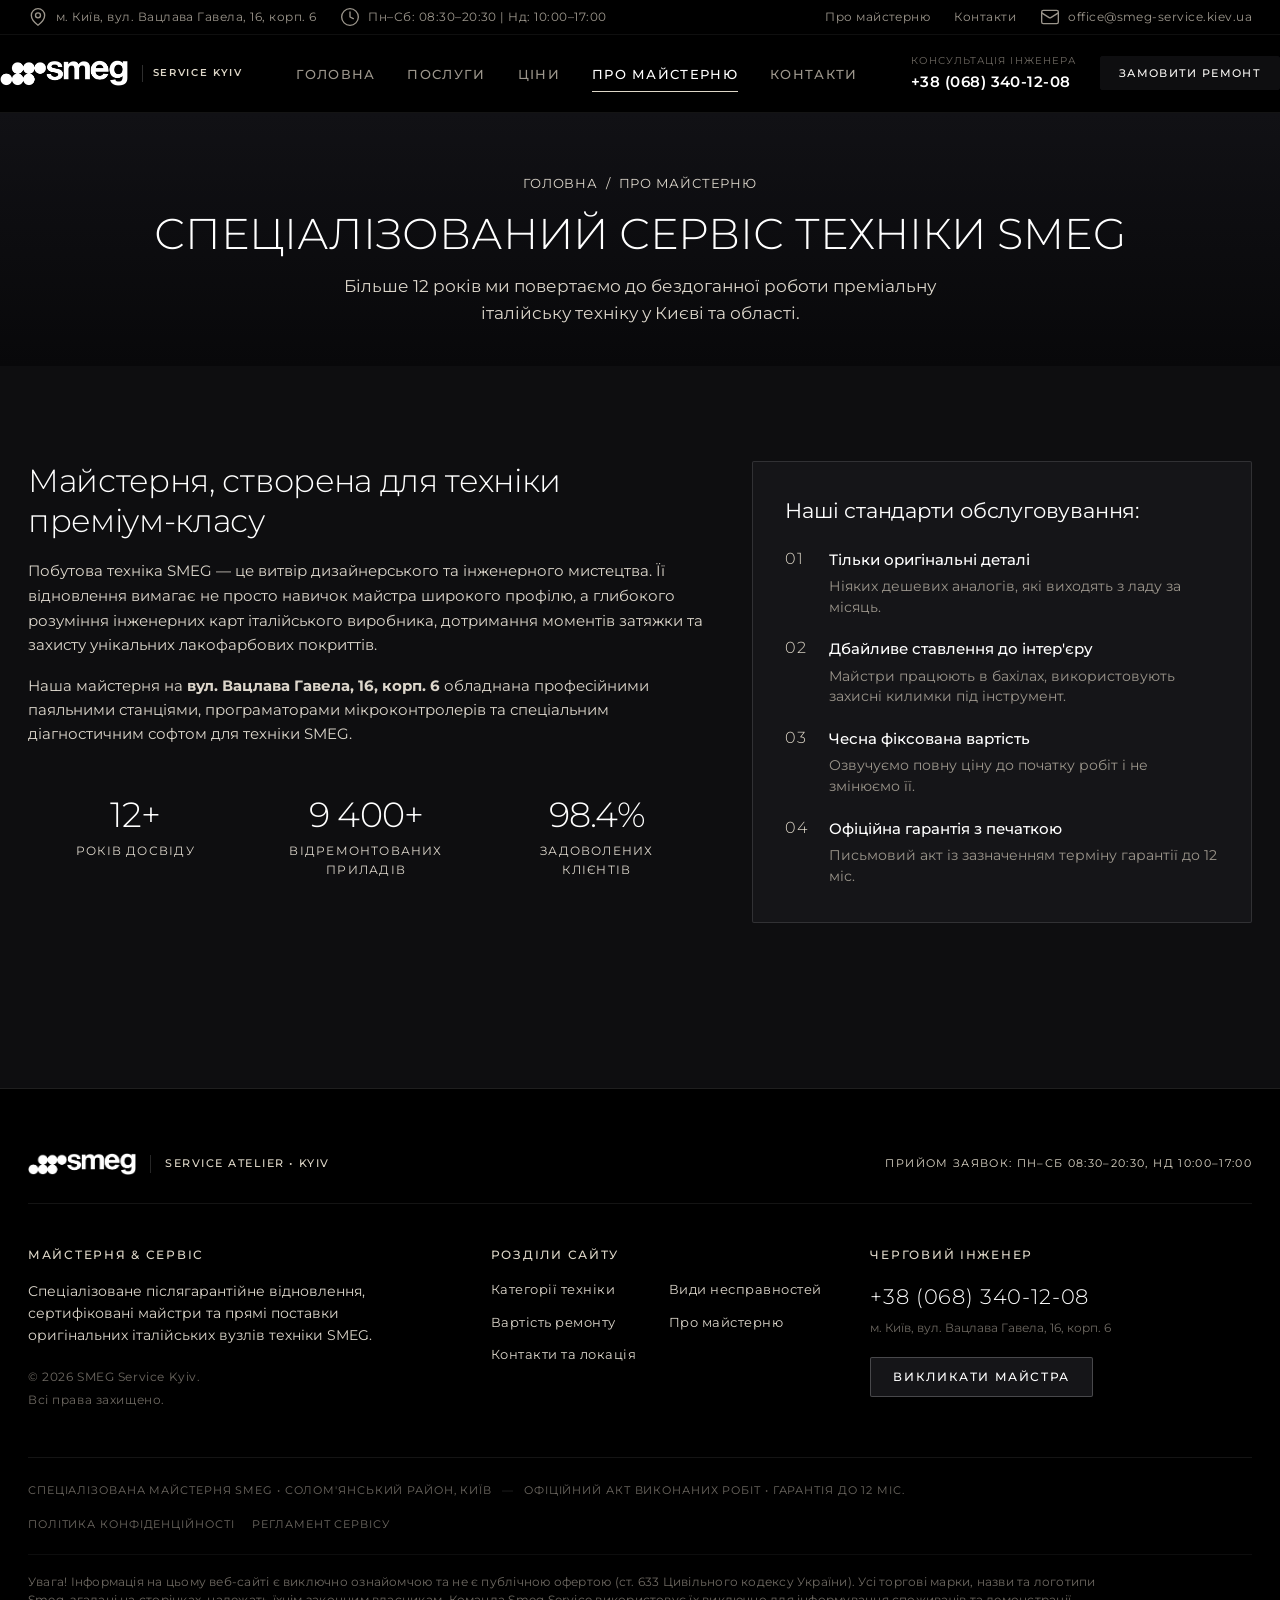
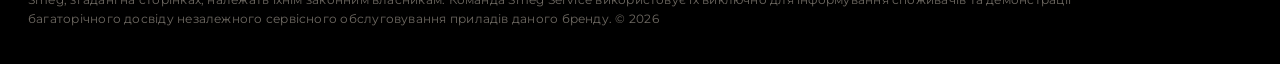
==== commit 5d739bb7: "feat(typography): unify brand typography to official SMEG geometric sans-serif (Montserrat light/reg" ====
--- a/about.html
+++ b/about.html
@@ -201,7 +201,6 @@
             <a href="index.html#services" class="atelier-f-link">Категорії техніки</a>
             <a href="services.html" class="atelier-f-link">Види несправностей</a>
             <a href="prices.html" class="atelier-f-link">Вартість ремонту</a>
-            <a href="index.html#calculator" class="atelier-f-link">Калькулятор робіт</a>
             <a href="about.html" class="atelier-f-link">Про майстерню</a>
             <a href="contacts.html" class="atelier-f-link">Контакти та локація</a>
           </nav>
--- a/css/style.css
+++ b/css/style.css
@@ -1,10 +1,10 @@
 /* ==========================================================================
-   SMEG Service Kyiv - Editorial Italian Architecture & Atelier Aesthetic
-   Deep Obsidian (#0E0E10), Warm Travertine/Sand (#F7F4EE), Playfair Display
+   SMEG Service Kyiv - Official Smeg Pure Geometric Aesthetic
+   Deep Obsidian (#0E0E10), Warm Travertine/Sand (#F7F4EE), Unified Geometric Sans
    Pure Craftsmanship, Architectural Proportions, Zero Neuro-Slop
    ========================================================================== */
 
-@import url('https://fonts.googleapis.com/css2?family=Playfair+Display:ital,wght@0,400;0,500;0,600;0,700;0,800;0,900;1,400;1,600&family=Plus+Jakarta+Sans:wght@300;400;500;600;700;800&family=Syne:wght@600;700;800&display=swap');
+@import url('https://fonts.googleapis.com/css2?family=Montserrat:ital,wght@0,300;0,400;0,500;0,600;0,700;1,300;1,400&display=swap');
 
 :root {
   /* Architectural Color Hierarchy */
@@ -42,11 +42,13 @@
   --border-hairline-dark: rgba(255, 255, 255, 0.12);
   --border-subtle-dark: rgba(255, 255, 255, 0.07);
 
-  /* Typography Families */
-  --font-serif: 'Playfair Display', Georgia, serif;
-  --font-display: var(--font-serif);
-  --font-accent: 'Syne', var(--font-serif);
-  --font-body: 'Plus Jakarta Sans', -apple-system, BlinkMacSystemFont, sans-serif;
+  /* Typography Families - Unified Geometric Sans-Serif (Official SMEG Style) */
+  --font-main: 'Montserrat', -apple-system, BlinkMacSystemFont, 'Segoe UI', Roboto, Helvetica, Arial, sans-serif;
+  --font-geometric: var(--font-main);
+  --font-display: var(--font-main);
+  --font-serif: var(--font-main);
+  --font-accent: var(--font-main);
+  --font-body: var(--font-main);
 
   /* Crisp Architectural Geometry */
   --radius-none: 0px;
@@ -80,7 +82,7 @@
   font-family: var(--font-body);
   background-color: var(--color-obsidian);
   color: var(--text-light-secondary);
-  line-height: 1.68;
+  line-height: 1.6;
   overflow-x: hidden;
   -webkit-font-smoothing: antialiased;
   -moz-osx-font-smoothing: grayscale;
@@ -95,9 +97,9 @@
 h1, h2, h3, h4, h5, h6 {
   font-family: var(--font-display);
   color: var(--text-light-primary);
-  line-height: 1.15;
-  font-weight: 700;
-  letter-spacing: -0.015em;
+  line-height: 1.22;
+  font-weight: 400;
+  letter-spacing: -0.01em;
 }
 
 a {
@@ -136,11 +138,11 @@
   align-items: center;
   justify-content: center;
   gap: 10px;
-  padding: 14px 28px;
-  font-family: var(--font-body);
-  font-weight: 600;
-  font-size: 0.82rem;
-  letter-spacing: 0.08em;
+  padding: 13px 26px;
+  font-family: var(--font-body);
+  font-weight: 500;
+  font-size: 0.75rem;
+  letter-spacing: 0.12em;
   text-transform: uppercase;
   border-radius: var(--radius-xs);
   border: 1px solid transparent;
@@ -182,15 +184,15 @@
 }
 
 .btn-sm {
-  padding: 9px 20px;
-  font-size: 0.76rem;
-  letter-spacing: 0.08em;
+  padding: 9px 18px;
+  font-size: 0.7rem;
+  letter-spacing: 0.12em;
 }
 
 .btn-lg {
-  padding: 16px 36px;
-  font-size: 0.88rem;
-  letter-spacing: 0.09em;
+  padding: 15px 32px;
+  font-size: 0.78rem;
+  letter-spacing: 0.14em;
 }
 
 /* ==========================================================================
@@ -443,16 +445,16 @@
   margin-bottom: 22px;
   font-family: var(--font-body);
   font-size: 0.72rem;
-  font-weight: 700;
-  text-transform: uppercase;
-  letter-spacing: 0.18em;
+  font-weight: 500;
+  text-transform: uppercase;
+  letter-spacing: 0.16em;
   color: var(--text-dark-muted);
 }
 
 .hero-meta-atelier {
   color: var(--color-obsidian);
-  font-weight: 800;
-  letter-spacing: 0.2em;
+  font-weight: 600;
+  letter-spacing: 0.18em;
 }
 
 .hero-meta-divider {
@@ -466,12 +468,13 @@
 }
 
 .hero-title {
-  font-family: var(--font-serif);
-  font-size: clamp(2.8rem, 5.2vw, 4.4rem);
-  line-height: 1.07;
-  font-weight: 700;
+  font-family: var(--font-display);
+  font-size: clamp(2.3rem, 4.6vw, 4.1rem);
+  line-height: 1.14;
+  font-weight: 300;
   color: var(--color-obsidian);
-  letter-spacing: -0.025em;
+  letter-spacing: 0;
+  text-transform: uppercase;
   margin-bottom: 22px;
 }
 
@@ -508,11 +511,11 @@
 }
 
 .hero-spec-idx {
-  font-family: var(--font-serif);
+  font-family: var(--font-display);
   font-size: 0.82rem;
-  font-weight: 700;
+  font-weight: 500;
   color: var(--color-sand-muted);
-  letter-spacing: 0.06em;
+  letter-spacing: 0.08em;
   line-height: 1.4;
   flex-shrink: 0;
 }
@@ -525,7 +528,7 @@
 .hero-spec-title {
   font-family: var(--font-body);
   font-size: 0.88rem;
-  font-weight: 700;
+  font-weight: 500;
   color: var(--text-dark-primary);
   line-height: 1.35;
   margin-bottom: 2px;
@@ -550,10 +553,10 @@
   align-items: center;
   gap: 8px;
   font-family: var(--font-body);
-  font-size: 0.82rem;
-  font-weight: 700;
-  text-transform: uppercase;
-  letter-spacing: 0.1em;
+  font-size: 0.74rem;
+  font-weight: 500;
+  text-transform: uppercase;
+  letter-spacing: 0.12em;
   color: var(--color-obsidian);
   padding: 10px 0;
   border-bottom: 1px solid var(--color-obsidian);
@@ -603,12 +606,12 @@
 }
 
 .console-title {
-  font-family: var(--font-serif);
-  font-size: 1.65rem;
-  font-weight: 600;
+  font-family: var(--font-display);
+  font-size: 1.55rem;
+  font-weight: 400;
   color: #ffffff;
   margin-bottom: 6px;
-  letter-spacing: -0.01em;
+  letter-spacing: 0.03em;
 }
 
 .console-subtitle {
@@ -732,9 +735,9 @@
 }
 
 .proof-strip-num {
-  font-family: var(--font-serif);
+  font-family: var(--font-display);
   font-size: clamp(2.2rem, 3.4vw, 3rem);
-  font-weight: 700;
+  font-weight: 300;
   color: #ffffff;
   line-height: 1;
   margin-bottom: 8px;
@@ -744,15 +747,15 @@
 .proof-strip-plus {
   font-size: 0.75em;
   color: var(--color-sand-muted);
+  font-weight: 300;
+}
+
+.proof-strip-unit {
+  font-family: var(--font-body);
+  font-size: 0.4em;
   font-weight: 400;
-}
-
-.proof-strip-unit {
-  font-family: var(--font-body);
-  font-size: 0.4em;
-  font-weight: 600;
-  text-transform: uppercase;
-  letter-spacing: 0.1em;
+  text-transform: uppercase;
+  letter-spacing: 0.14em;
   color: var(--color-sand-muted);
   vertical-align: middle;
   margin-left: 4px;
@@ -781,11 +784,12 @@
 }
 
 .section-title {
-  font-family: var(--font-serif);
-  font-size: clamp(2rem, 3.4vw, 2.8rem);
+  font-family: var(--font-display);
+  font-size: clamp(1.9rem, 3.2vw, 2.7rem);
+  font-weight: 300;
   margin-bottom: 14px;
   color: #ffffff;
-  letter-spacing: -0.015em;
+  letter-spacing: -0.01em;
 }
 
 .section-desc {
@@ -831,7 +835,7 @@
 .service-ref {
   font-family: var(--font-body);
   font-size: 0.7rem;
-  font-weight: 700;
+  font-weight: 500;
   letter-spacing: 0.14em;
   text-transform: uppercase;
   color: var(--color-sand-muted);
@@ -845,24 +849,27 @@
   border: 1px solid rgba(255, 255, 255, 0.12);
   border-radius: var(--radius-xs);
   color: var(--text-light-secondary);
-  font-weight: 600;
-  text-transform: uppercase;
-  letter-spacing: 0.08em;
+  font-weight: 500;
+  text-transform: uppercase;
+  letter-spacing: 0.1em;
 }
 
 .service-title {
-  font-family: var(--font-serif);
-  font-size: 1.4rem;
+  font-family: var(--font-display);
+  font-size: 1.35rem;
   margin-bottom: 10px;
   color: #ffffff;
-  font-weight: 600;
+  font-weight: 400;
+  letter-spacing: -0.01em;
 }
 
 .service-desc {
+  font-family: var(--font-body);
   font-size: 0.9rem;
   color: var(--text-light-muted);
   margin-bottom: 22px;
   line-height: 1.6;
+  font-weight: 400;
 }
 
 .service-issues {
@@ -905,14 +912,15 @@
   font-size: 0.66rem;
   color: var(--text-light-dim);
   text-transform: uppercase;
-  letter-spacing: 0.1em;
+  letter-spacing: 0.12em;
 }
 
 .service-price-val {
-  font-family: var(--font-serif);
-  font-weight: 700;
+  font-family: var(--font-display);
+  font-weight: 400;
   font-size: 1.25rem;
   color: #ffffff;
+  letter-spacing: 0.01em;
 }
 
 /* ==========================================================================
@@ -936,21 +944,21 @@
 }
 
 .calc-step-title {
-  font-size: 0.92rem;
-  font-weight: 600;
+  font-size: 0.9rem;
+  font-weight: 400;
   margin-bottom: 16px;
   color: #ffffff;
   display: flex;
   align-items: center;
   gap: 12px;
   text-transform: uppercase;
-  letter-spacing: 0.06em;
+  letter-spacing: 0.08em;
 }
 
 .calc-step-num {
-  font-family: var(--font-serif);
+  font-family: var(--font-display);
   font-size: 0.85rem;
-  font-weight: 700;
+  font-weight: 400;
   color: var(--color-sand-muted);
 }
 
@@ -983,7 +991,7 @@
   background: var(--color-sand);
   color: var(--color-obsidian);
   border-color: var(--color-sand);
-  font-weight: 600;
+  font-weight: 500;
 }
 
 .calc-summary-card {
@@ -997,18 +1005,19 @@
 }
 
 .calc-price-label {
-  font-size: 0.72rem;
+  font-size: 0.7rem;
   color: var(--text-light-dim);
   text-transform: uppercase;
-  letter-spacing: 0.1em;
+  letter-spacing: 0.14em;
 }
 
 .calc-price-display {
-  font-family: var(--font-serif);
+  font-family: var(--font-display);
   font-size: 2.2rem;
-  font-weight: 700;
+  font-weight: 300;
   color: #ffffff;
   line-height: 1;
+  letter-spacing: -0.01em;
 }
 
 .calc-perks-list {
@@ -1059,20 +1068,21 @@
 }
 
 .why-idx {
-  font-family: var(--font-serif);
+  font-family: var(--font-display);
   font-size: 1.1rem;
-  font-weight: 700;
+  font-weight: 300;
   color: var(--color-sand-muted);
   margin-bottom: 16px;
   display: block;
 }
 
 .why-title {
-  font-family: var(--font-serif);
-  font-size: 1.25rem;
+  font-family: var(--font-display);
+  font-size: 1.2rem;
   margin-bottom: 10px;
   color: #ffffff;
-  font-weight: 600;
+  font-weight: 400;
+  letter-spacing: -0.01em;
 }
 
 .why-desc {
@@ -1104,20 +1114,21 @@
 }
 
 .step-number {
-  font-family: var(--font-serif);
+  font-family: var(--font-display);
   font-size: 1.6rem;
-  font-weight: 700;
+  font-weight: 300;
   color: var(--color-sand-muted);
   margin-bottom: 18px;
   display: block;
 }
 
 .step-title {
-  font-family: var(--font-serif);
-  font-size: 1.2rem;
+  font-family: var(--font-display);
+  font-size: 1.15rem;
   margin-bottom: 8px;
   color: #ffffff;
-  font-weight: 600;
+  font-weight: 400;
+  letter-spacing: -0.01em;
 }
 
 .step-desc {
@@ -1172,14 +1183,14 @@
   display: flex;
   align-items: center;
   justify-content: center;
-  font-family: var(--font-serif);
-  font-weight: 700;
+  font-family: var(--font-display);
+  font-weight: 400;
   font-size: 0.85rem;
   color: #ffffff;
 }
 
 .review-name {
-  font-weight: 600;
+  font-weight: 500;
   color: #ffffff;
   font-size: 0.9rem;
 }
@@ -1206,7 +1217,7 @@
 .review-body {
   font-size: 0.92rem;
   color: var(--text-light-secondary);
-  line-height: 1.68;
+  line-height: 1.6;
 }
 
 .review-meta {
@@ -1260,10 +1271,11 @@
   gap: 18px;
   color: #ffffff;
   font-family: var(--font-body);
-  font-size: 1rem;
-  font-weight: 600;
+  font-size: 0.98rem;
+  font-weight: 400;
   text-align: left;
   cursor: pointer;
+  letter-spacing: 0;
 }
 
 .faq-chevron {
@@ -1288,7 +1300,7 @@
   padding-bottom: 22px;
   font-size: 0.92rem;
   color: var(--text-light-muted);
-  line-height: 1.68;
+  line-height: 1.6;
 }
 
 .faq-answer-inner strong {
@@ -1323,7 +1335,7 @@
 .location-kicker {
   font-family: var(--font-body);
   font-size: 0.68rem;
-  font-weight: 700;
+  font-weight: 500;
   text-transform: uppercase;
   letter-spacing: 0.16em;
   color: var(--color-sand-muted);
@@ -1331,9 +1343,9 @@
 }
 
 .location-hub-title {
-  font-family: var(--font-serif);
-  font-size: 1.6rem;
-  font-weight: 600;
+  font-family: var(--font-display);
+  font-size: 1.55rem;
+  font-weight: 400;
   color: #ffffff;
   line-height: 1.2;
   letter-spacing: -0.01em;
@@ -1358,9 +1370,9 @@
 .location-title {
   font-family: var(--font-body);
   font-size: 0.68rem;
-  font-weight: 700;
-  text-transform: uppercase;
-  letter-spacing: 0.12em;
+  font-weight: 500;
+  text-transform: uppercase;
+  letter-spacing: 0.14em;
   color: var(--text-light-dim);
   margin-bottom: 4px;
 }
@@ -1369,7 +1381,7 @@
   font-size: 0.94rem;
   color: #ffffff;
   line-height: 1.55;
-  font-weight: 500;
+  font-weight: 400;
 }
 
 .location-value a:hover {
@@ -1406,8 +1418,8 @@
   color: #ffffff;
   border: 1px solid rgba(255, 255, 255, 0.22);
   border-radius: var(--radius-xs);
-  letter-spacing: 0.1em;
-  font-weight: 700;
+  letter-spacing: 0.14em;
+  font-weight: 500;
   box-shadow: none;
 }
 
@@ -1468,9 +1480,9 @@
 }
 
 .map-minimal-name {
-  font-weight: 700;
-  color: #ffffff;
-  letter-spacing: 0.12em;
+  font-weight: 500;
+  color: #ffffff;
+  letter-spacing: 0.14em;
   text-transform: uppercase;
   font-size: 0.7rem;
 }
@@ -1493,8 +1505,8 @@
 
 .map-minimal-link {
   font-size: 0.7rem;
-  font-weight: 600;
-  letter-spacing: 0.08em;
+  font-weight: 500;
+  letter-spacing: 0.12em;
   text-transform: uppercase;
   color: var(--color-sand-muted);
   text-decoration: none;
@@ -1579,7 +1591,7 @@
   transform: rotate(180deg);
   font-family: var(--font-body);
   font-size: 0.64rem;
-  font-weight: 700;
+  font-weight: 500;
   letter-spacing: 0.22em;
   text-transform: uppercase;
   color: inherit;
@@ -1627,16 +1639,16 @@
 
 .atelier-footer-brand-title {
   font-family: var(--font-body);
-  font-weight: 800;
-  font-size: 1.15rem;
-  letter-spacing: 0.22em;
+  font-weight: 500;
+  font-size: 1.05rem;
+  letter-spacing: 0.18em;
   color: #ffffff;
   text-transform: uppercase;
 }
 
 .atelier-footer-brand-tag {
   font-size: 0.68rem;
-  font-weight: 700;
+  font-weight: 500;
   letter-spacing: 0.14em;
   color: var(--color-sand-muted);
   text-transform: uppercase;
@@ -1647,9 +1659,10 @@
 .atelier-footer-status {
   display: inline-flex;
   align-items: center;
-  font-size: 0.72rem;
+  font-size: 0.7rem;
+  font-weight: 400;
   color: var(--color-sand-muted);
-  letter-spacing: 0.08em;
+  letter-spacing: 0.12em;
   text-transform: uppercase;
 }
 
@@ -1672,29 +1685,30 @@
 
 .atelier-footer-kicker {
   font-family: var(--font-body);
-  font-size: 0.68rem;
-  font-weight: 700;
-  text-transform: uppercase;
-  letter-spacing: 0.16em;
+  font-size: 0.72rem;
+  font-weight: 500;
+  text-transform: uppercase;
+  letter-spacing: 0.15em;
   color: var(--color-sand-muted);
   margin-bottom: 18px;
 }
 
 .atelier-footer-text {
-  font-size: 0.88rem;
+  font-size: 0.86rem;
   line-height: 1.6;
   color: var(--text-light-secondary);
   margin-bottom: 22px;
   max-width: 380px;
+  font-weight: 400;
 }
 
 .atelier-footer-meta {
   display: flex;
   flex-direction: column;
   gap: 4px;
-  font-size: 0.74rem;
+  font-size: 0.72rem;
   color: var(--text-light-dim);
-  letter-spacing: 0.04em;
+  letter-spacing: 0.05em;
 }
 
 .atelier-footer-nav-links {
@@ -1704,11 +1718,11 @@
 }
 
 .atelier-f-link {
-  font-size: 0.84rem;
+  font-size: 0.8rem;
   color: var(--text-light-secondary);
   text-decoration: none;
   transition: color 0.2s ease, transform 0.2s ease;
-  letter-spacing: 0.02em;
+  letter-spacing: 0.04em;
 }
 
 .atelier-f-link:hover {
@@ -1721,14 +1735,14 @@
 }
 
 .atelier-footer-phone {
-  font-family: var(--font-display, var(--font-body));
-  font-size: 1.35rem;
-  font-weight: 700;
+  font-family: var(--font-display);
+  font-size: 1.3rem;
+  font-weight: 300;
   color: #ffffff;
   text-decoration: none;
   display: block;
   margin-bottom: 6px;
-  letter-spacing: -0.01em;
+  letter-spacing: 0.04em;
   transition: color 0.2s ease;
 }
 
@@ -1737,9 +1751,9 @@
 }
 
 .atelier-footer-address-note {
-  font-size: 0.8rem;
+  font-size: 0.76rem;
   color: var(--text-light-dim);
-  line-height: 1.4;
+  line-height: 1.45;
 }
 
 .btn-atelier-footer {
@@ -1750,10 +1764,10 @@
   color: #ffffff;
   border: 1px solid rgba(255, 255, 255, 0.22);
   border-radius: var(--radius-xs);
-  padding: 13px 22px;
-  font-size: 0.76rem;
-  font-weight: 700;
-  letter-spacing: 0.12em;
+  padding: 12px 22px;
+  font-size: 0.72rem;
+  font-weight: 500;
+  letter-spacing: 0.14em;
   text-transform: uppercase;
   cursor: pointer;
   transition: all 0.2s ease;
@@ -1776,9 +1790,10 @@
   justify-content: space-between;
   flex-wrap: wrap;
   gap: 16px;
-  font-size: 0.72rem;
+  font-size: 0.7rem;
   color: var(--text-light-dim);
-  letter-spacing: 0.04em;
+  letter-spacing: 0.08em;
+  text-transform: uppercase;
 }
 
 .atelier-footer-bottom-details {
@@ -1818,11 +1833,12 @@
 .atelier-footer-disclaimer p {
   font-family: var(--font-body);
   font-size: 0.72rem;
-  line-height: 1.65;
+  line-height: 1.6;
   color: var(--text-light-dim, #71717a);
   margin: 0;
   max-width: 1100px;
-  letter-spacing: 0.01em;
+  letter-spacing: 0.02em;
+  font-weight: 400;
 }
 
 @media (max-width: 900px) {
@@ -2303,9 +2319,10 @@
   }
 
   .hero-title {
-    font-size: 1.95rem !important;
-    line-height: 1.14;
-    letter-spacing: -0.02em;
+    font-size: 1.85rem !important;
+    line-height: 1.22 !important;
+    font-weight: 300 !important;
+    letter-spacing: 0 !important;
     margin-bottom: 16px;
   }
 
@@ -2318,6 +2335,8 @@
   .section-title {
     font-size: 1.55rem !important;
     line-height: 1.2 !important;
+    font-weight: 300 !important;
+    letter-spacing: -0.01em !important;
   }
 
   .proof-strip-grid {
@@ -2347,6 +2366,8 @@
 
   .console-title {
     font-size: 1.35rem !important;
+    font-weight: 400 !important;
+    letter-spacing: 0 !important;
   }
 
   .calc-wrapper {
--- a/css/components.css
+++ b/css/components.css
@@ -36,18 +36,21 @@
 }
 
 .page-title {
-  font-size: 2.8rem;
+  font-family: var(--font-display);
+  font-size: 2.7rem;
+  font-weight: 300;
   margin-bottom: 12px;
   color: #ffffff;
-  letter-spacing: -0.02em;
+  letter-spacing: 0;
+  text-transform: uppercase;
 }
 
 .page-subtitle {
-  font-size: 1.08rem;
+  font-size: 1.05rem;
   color: var(--text-secondary);
   max-width: 680px;
   margin: 0 auto;
-  line-height: 1.65;
+  line-height: 1.6;
 }
 
 /* ==========================================================================
@@ -72,15 +75,15 @@
 }
 
 .calc-step-title {
-  font-size: 1rem;
-  font-weight: 600;
+  font-size: 0.95rem;
+  font-weight: 400;
   margin-bottom: 14px;
   color: #ffffff;
   display: flex;
   align-items: center;
   gap: 10px;
   text-transform: uppercase;
-  letter-spacing: 0.04em;
+  letter-spacing: 0.08em;
 }
 
 .calc-step-num {
@@ -93,8 +96,9 @@
   align-items: center;
   justify-content: center;
   font-size: 0.76rem;
-  font-weight: 700;
+  font-weight: 400;
   color: #fbf9f6;
+  font-family: var(--font-display);
 }
 
 .calc-grid-chips {
@@ -110,7 +114,7 @@
   border-radius: var(--radius-xs);
   color: var(--text-light-secondary);
   font-size: 0.86rem;
-  font-weight: 500;
+  font-weight: 400;
   text-align: center;
   cursor: pointer;
   transition: all var(--transition-fast);
@@ -131,7 +135,7 @@
   background: #f6f3ed;
   border-color: #f6f3ed;
   color: #0e0e10;
-  font-weight: 600;
+  font-weight: 500;
   box-shadow: none;
 }
 
@@ -153,19 +157,19 @@
 }
 
 .calc-summary-card .calc-price-label {
-  font-size: 0.8rem;
+  font-size: 0.75rem;
   color: var(--text-muted);
   text-transform: uppercase;
-  letter-spacing: 0.1em;
+  letter-spacing: 0.14em;
 }
 
 .calc-price-display {
   font-family: var(--font-display);
   font-size: 2.8rem;
-  font-weight: 800;
+  font-weight: 300;
   color: #ffffff;
   margin: 10px 0 16px;
-  letter-spacing: -0.02em;
+  letter-spacing: -0.01em;
 }
 
 .calc-price-display span {
@@ -218,11 +222,11 @@
   background: #141418;
   padding: 18px 24px;
   font-family: var(--font-display);
-  font-weight: 700;
-  font-size: 0.88rem;
+  font-weight: 500;
+  font-size: 0.78rem;
   color: #ffffff;
   text-transform: uppercase;
-  letter-spacing: 0.06em;
+  letter-spacing: 0.12em;
   border-bottom: 1px solid var(--border-subtle);
 }
 
@@ -243,9 +247,10 @@
 
 .price-tag {
   font-family: var(--font-display);
-  font-weight: 700;
-  color: #ffffff;
-  font-size: 1.1rem;
+  font-weight: 400;
+  color: #ffffff;
+  font-size: 1.05rem;
+  letter-spacing: 0.02em;
   white-space: nowrap;
 }
 
@@ -263,17 +268,20 @@
 }
 
 .warranty-title {
-  font-family: var(--font-serif);
-  font-size: 1.6rem;
+  font-family: var(--font-display);
+  font-size: 1.55rem;
+  font-weight: 300;
   margin-bottom: 14px;
   color: #ffffff;
+  letter-spacing: -0.01em;
 }
 
 .warranty-desc {
   color: var(--text-secondary);
-  line-height: 1.7;
+  line-height: 1.6;
   margin-bottom: 24px;
   font-size: 0.94rem;
+  font-weight: 400;
 }
 
 /* ==========================================================================
@@ -325,7 +333,7 @@
   display: flex;
   align-items: center;
   justify-content: center;
-  font-weight: 700;
+  font-weight: 400;
   color: #ffffff;
   border: 1px solid var(--border-medium);
   font-family: var(--font-display);
@@ -333,7 +341,7 @@
 }
 
 .review-name {
-  font-weight: 600;
+  font-weight: 500;
   font-size: 0.94rem;
   color: #ffffff;
 }
@@ -411,10 +419,11 @@
   justify-content: space-between;
   cursor: pointer;
   font-family: var(--font-display);
-  font-weight: 600;
-  font-size: 1rem;
+  font-weight: 400;
+  font-size: 0.98rem;
   color: #ffffff;
   user-select: none;
+  letter-spacing: 0;
 }
 
 .faq-chevron {
@@ -438,7 +447,7 @@
   padding: 0 24px 22px;
   font-size: 0.92rem;
   color: var(--text-secondary);
-  line-height: 1.65;
+  line-height: 1.6;
 }
 
 /* ==========================================================================
@@ -483,17 +492,18 @@
 }
 
 .location-title {
-  font-size: 0.76rem;
+  font-size: 0.72rem;
   color: var(--text-dim);
   text-transform: uppercase;
-  letter-spacing: 0.06em;
+  letter-spacing: 0.12em;
+  font-weight: 500;
   margin-bottom: 3px;
 }
 
 .location-value {
   font-size: 0.96rem;
   color: #ffffff;
-  font-weight: 600;
+  font-weight: 400;
 }
 
 .map-container {
@@ -522,25 +532,29 @@
 }
 
 .about-heading {
-  font-family: var(--font-serif);
-  font-size: 2.1rem;
+  font-family: var(--font-display);
+  font-size: 2rem;
+  font-weight: 300;
   margin-bottom: 18px;
   color: #ffffff;
   line-height: 1.25;
+  letter-spacing: -0.01em;
 }
 
 .about-lead-text {
   color: var(--text-secondary);
-  line-height: 1.7;
+  line-height: 1.6;
   margin-bottom: 16px;
   font-size: 0.96rem;
+  font-weight: 400;
 }
 
 .about-sub-text {
   color: var(--text-secondary);
-  line-height: 1.7;
+  line-height: 1.6;
   margin-bottom: 28px;
   font-size: 0.94rem;
+  font-weight: 400;
 }
 
 .about-stats-grid {
@@ -560,17 +574,18 @@
 .about-stat-val {
   font-family: var(--font-display);
   font-size: 2.2rem;
-  font-weight: 800;
+  font-weight: 300;
   color: #ffffff;
   line-height: 1.1;
+  letter-spacing: -0.02em;
   margin-bottom: 6px;
 }
 
 .about-stat-lbl {
-  font-size: 0.78rem;
+  font-size: 0.76rem;
   color: var(--text-muted);
   text-transform: uppercase;
-  letter-spacing: 0.05em;
+  letter-spacing: 0.1em;
 }
 
 .about-standards-card {
@@ -581,10 +596,12 @@
 }
 
 .about-standards-title {
-  font-family: var(--font-serif);
-  font-size: 1.35rem;
+  font-family: var(--font-display);
+  font-size: 1.3rem;
+  font-weight: 400;
   margin-bottom: 24px;
   color: #ffffff;
+  letter-spacing: -0.01em;
 }
 
 .about-standards-list {
@@ -603,11 +620,11 @@
 }
 
 .about-standard-num {
-  font-family: var(--font-serif);
+  font-family: var(--font-display);
   font-size: 1rem;
-  font-weight: 700;
+  font-weight: 300;
   color: var(--color-sand-muted, #C6A87C);
-  letter-spacing: 0.1em;
+  letter-spacing: 0.05em;
   flex-shrink: 0;
   min-width: 28px;
   line-height: 1.4;
@@ -620,6 +637,7 @@
 .about-standard-name {
   color: #ffffff;
   font-size: 0.95rem;
+  font-weight: 500;
   display: block;
   margin-bottom: 4px;
 }
@@ -659,11 +677,13 @@
 }
 
 .service-detail-heading {
-  font-family: var(--font-serif);
-  font-size: 1.6rem;
+  font-family: var(--font-display);
+  font-size: 1.55rem;
+  font-weight: 300;
   color: #ffffff;
   margin: 0;
   line-height: 1.25;
+  letter-spacing: -0.01em;
 }
 
 .service-detail-cta-btn {
@@ -674,16 +694,18 @@
 .service-detail-text {
   color: var(--text-secondary);
   margin-bottom: 24px;
-  line-height: 1.65;
+  line-height: 1.6;
   font-size: 0.94rem;
+  font-weight: 400;
 }
 
 .service-subitems-title {
   margin-bottom: 16px;
-  font-size: 1rem;
+  font-size: 0.95rem;
   color: #ffffff;
   text-transform: uppercase;
-  letter-spacing: 0.06em;
+  letter-spacing: 0.08em;
+  font-weight: 400;
 }
 
 .service-subitems-grid {
@@ -719,7 +741,8 @@
 .service-subitem-price {
   margin-top: auto;
   color: #ffffff;
-  font-weight: 700;
+  font-family: var(--font-display);
+  font-weight: 400;
   font-size: 0.95rem;
 }
 
@@ -741,17 +764,20 @@
 }
 
 .contact-card-title {
-  font-family: var(--font-serif);
+  font-family: var(--font-display);
   font-size: 1.15rem;
+  font-weight: 400;
   color: #ffffff;
   margin-bottom: 8px;
+  letter-spacing: -0.01em;
 }
 
 .contact-card-desc {
   color: var(--text-secondary);
   font-size: 0.9rem;
-  line-height: 1.65;
+  line-height: 1.6;
   margin: 0;
+  font-weight: 400;
 }
 
 /* ==========================================================================
@@ -791,6 +817,8 @@
   .about-heading {
     font-size: 1.55rem !important;
     line-height: 1.25 !important;
+    font-weight: 300 !important;
+    letter-spacing: -0.01em !important;
   }
 
   .about-stats-grid {
@@ -831,6 +859,8 @@
   .service-detail-heading {
     font-size: 1.25rem !important;
     line-height: 1.25 !important;
+    font-weight: 300 !important;
+    letter-spacing: -0.01em !important;
   }
 
   .service-detail-cta-btn {
@@ -838,10 +868,10 @@
     justify-content: center !important;
     text-align: center !important;
     display: flex !important;
-    padding: 16px 20px !important;
-    font-size: 0.86rem !important;
-    font-weight: 700 !important;
-    letter-spacing: 0.08em !important;
+    padding: 14px 20px !important;
+    font-size: 0.76rem !important;
+    font-weight: 500 !important;
+    letter-spacing: 0.14em !important;
     text-transform: uppercase !important;
   }
 
@@ -929,8 +959,8 @@
   .pricing-table td:nth-child(1) {
     grid-area: title !important;
     font-family: var(--font-body) !important;
-    font-size: 1rem !important;
-    font-weight: 600 !important;
+    font-size: 0.98rem !important;
+    font-weight: 500 !important;
     color: #ffffff !important;
     line-height: 1.4 !important;
   }
@@ -970,9 +1000,9 @@
   }
 
   .pricing-table td:nth-child(3) .price-tag {
-    font-family: var(--font-body) !important;
+    font-family: var(--font-display) !important;
     font-size: 1.05rem !important;
-    font-weight: 700 !important;
+    font-weight: 400 !important;
     color: #ffffff !important;
     letter-spacing: 0.02em !important;
     white-space: nowrap !important;
@@ -982,8 +1012,10 @@
     grid-template-columns: 1fr;
   }
   .page-title {
-    font-size: 1.9rem !important;
+    font-size: 1.85rem !important;
     line-height: 1.2 !important;
+    font-weight: 300 !important;
+    letter-spacing: 0 !important;
   }
   .page-hero {
     padding: 40px 0 24px !important;
@@ -1005,13 +1037,19 @@
   .warranty-title {
     font-size: 1.35rem !important;
     line-height: 1.25 !important;
+    font-weight: 300 !important;
+    letter-spacing: -0.01em !important;
   }
   .warranty-cta-btn {
     width: 100% !important;
     display: flex !important;
     justify-content: center !important;
     text-align: center !important;
-    padding: 15px 20px !important;
+    padding: 14px 20px !important;
+    font-size: 0.76rem !important;
+    font-weight: 500 !important;
+    letter-spacing: 0.14em !important;
+    text-transform: uppercase !important;
   }
 }
 
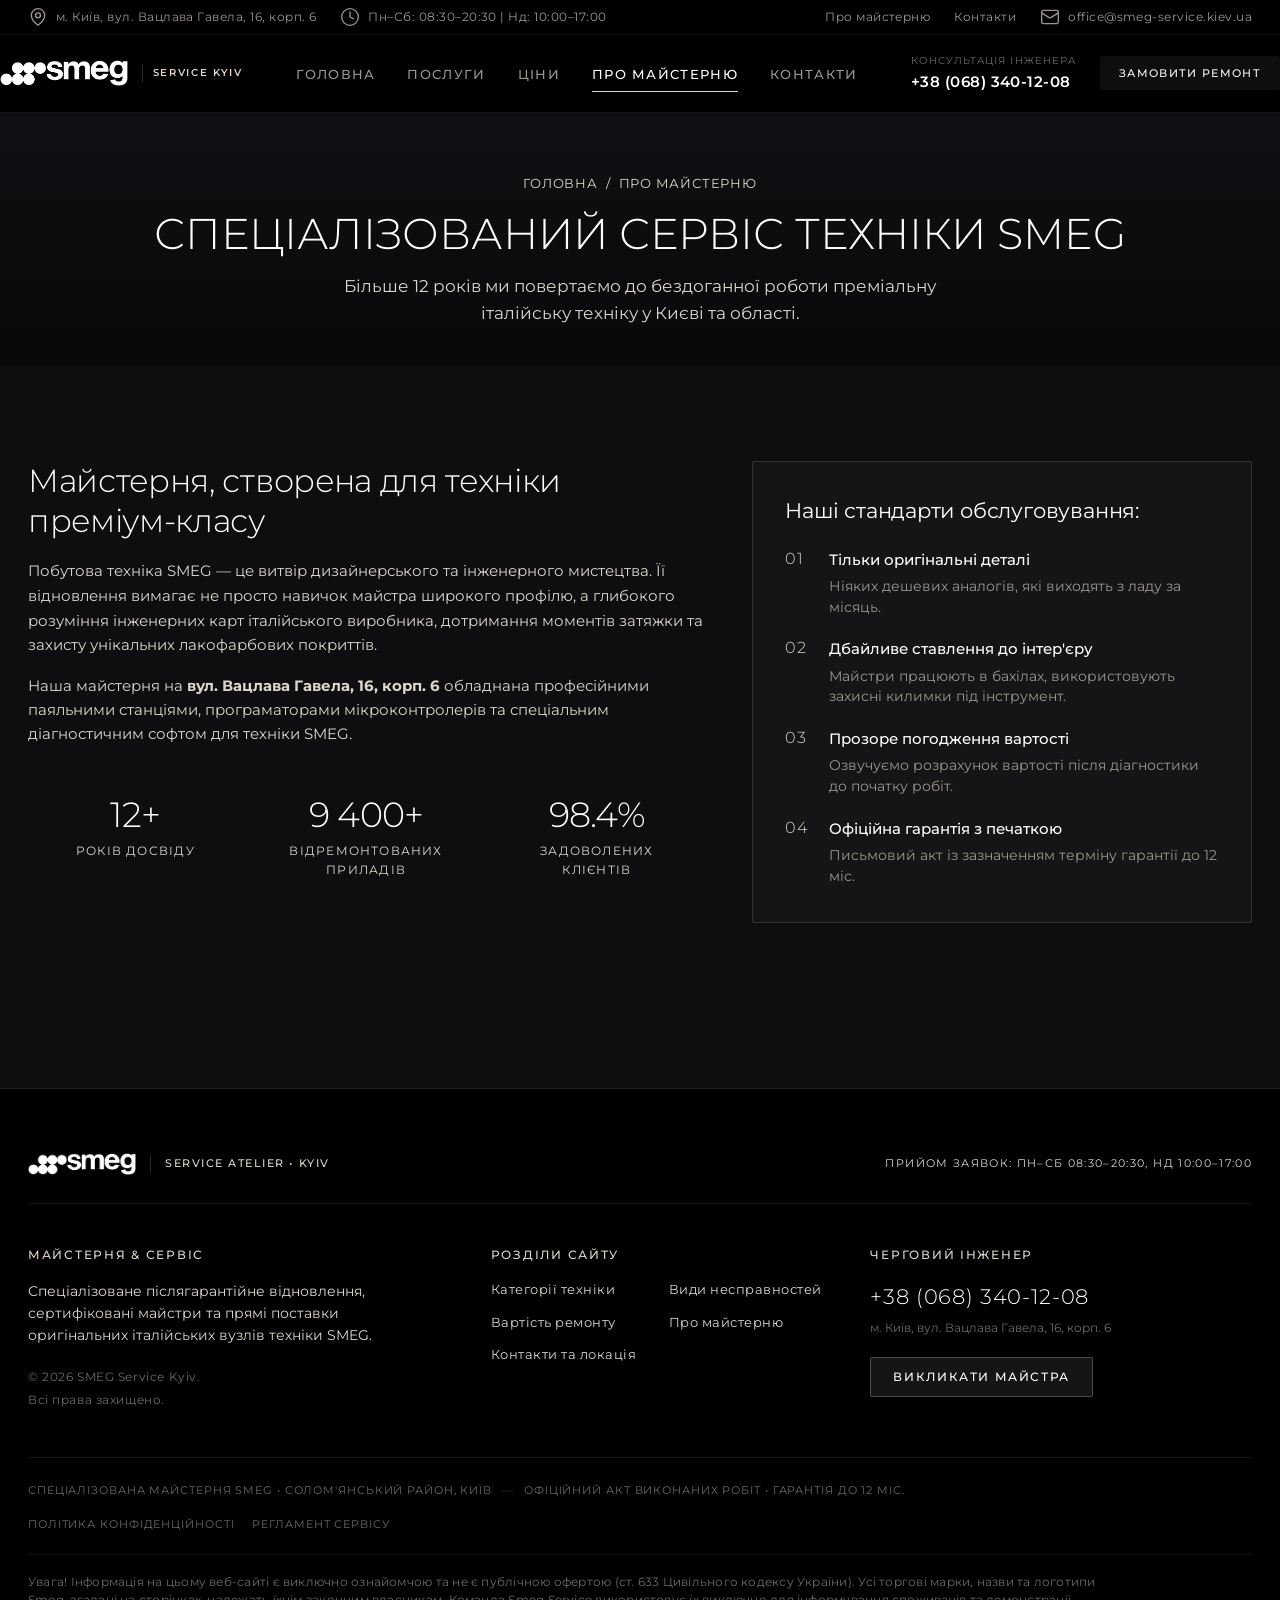
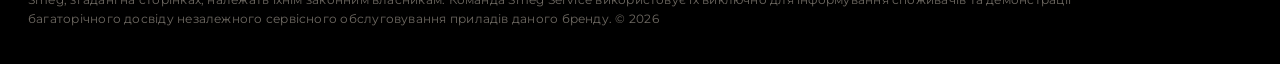
==== commit eba585c8: "fix(positioning): remove 0 грн and free diagnostics, add pricing overview section to index, update S" ====
--- a/about.html
+++ b/about.html
@@ -147,8 +147,8 @@
             <li class="about-standard-item">
               <span class="about-standard-num">03</span>
               <div class="about-standard-content">
-                <strong class="about-standard-name">Чесна фіксована вартість</strong>
-                <p class="about-standard-desc">Озвучуємо повну ціну до початку робіт і не змінюємо її.</p>
+                <strong class="about-standard-name">Прозоре погодження вартості</strong>
+                <p class="about-standard-desc">Озвучуємо розрахунок вартості після діагностики до початку робіт.</p>
               </div>
             </li>
             <li class="about-standard-item">
--- a/css/style.css
+++ b/css/style.css
@@ -1042,6 +1042,81 @@
   width: 14px;
   height: 14px;
   color: var(--color-sand-muted);
+}
+
+/* ==========================================================================
+   Pricing Overview Section (Minimalist Swiss Grid)
+   ========================================================================== */
+.pricing-overview-grid {
+  display: grid;
+  grid-template-columns: repeat(2, 1fr);
+  gap: 20px;
+  max-width: 980px;
+  margin: 0 auto;
+}
+
+.pricing-overview-card {
+  background: var(--color-charcoal);
+  border: 1px solid rgba(255, 255, 255, 0.08);
+  border-radius: var(--radius-xs);
+  padding: 24px 28px;
+  display: flex;
+  align-items: center;
+  justify-content: space-between;
+  gap: 20px;
+  transition: border-color var(--transition-normal), background var(--transition-normal);
+}
+
+.pricing-overview-card:hover {
+  border-color: rgba(255, 255, 255, 0.22);
+  background: #19191d;
+}
+
+.pricing-overview-info {
+  display: flex;
+  flex-direction: column;
+  gap: 4px;
+}
+
+.pricing-overview-name {
+  font-family: var(--font-body);
+  font-size: 0.94rem;
+  color: #ffffff;
+  font-weight: 500;
+  line-height: 1.4;
+}
+
+.pricing-overview-note {
+  font-size: 0.78rem;
+  color: var(--text-light-muted);
+  line-height: 1.4;
+}
+
+.pricing-overview-price {
+  font-family: var(--font-display);
+  font-size: 1.15rem;
+  font-weight: 400;
+  color: #ffffff;
+  white-space: nowrap;
+  letter-spacing: 0.02em;
+  flex-shrink: 0;
+}
+
+@media (max-width: 768px) {
+  .pricing-overview-grid {
+    grid-template-columns: 1fr;
+    gap: 12px;
+  }
+  .pricing-overview-card {
+    padding: 18px 20px;
+    flex-direction: column;
+    align-items: flex-start;
+    gap: 8px;
+  }
+  .pricing-overview-price {
+    font-size: 1.05rem;
+    color: var(--color-sand-muted);
+  }
 }
 
 /* ==========================================================================
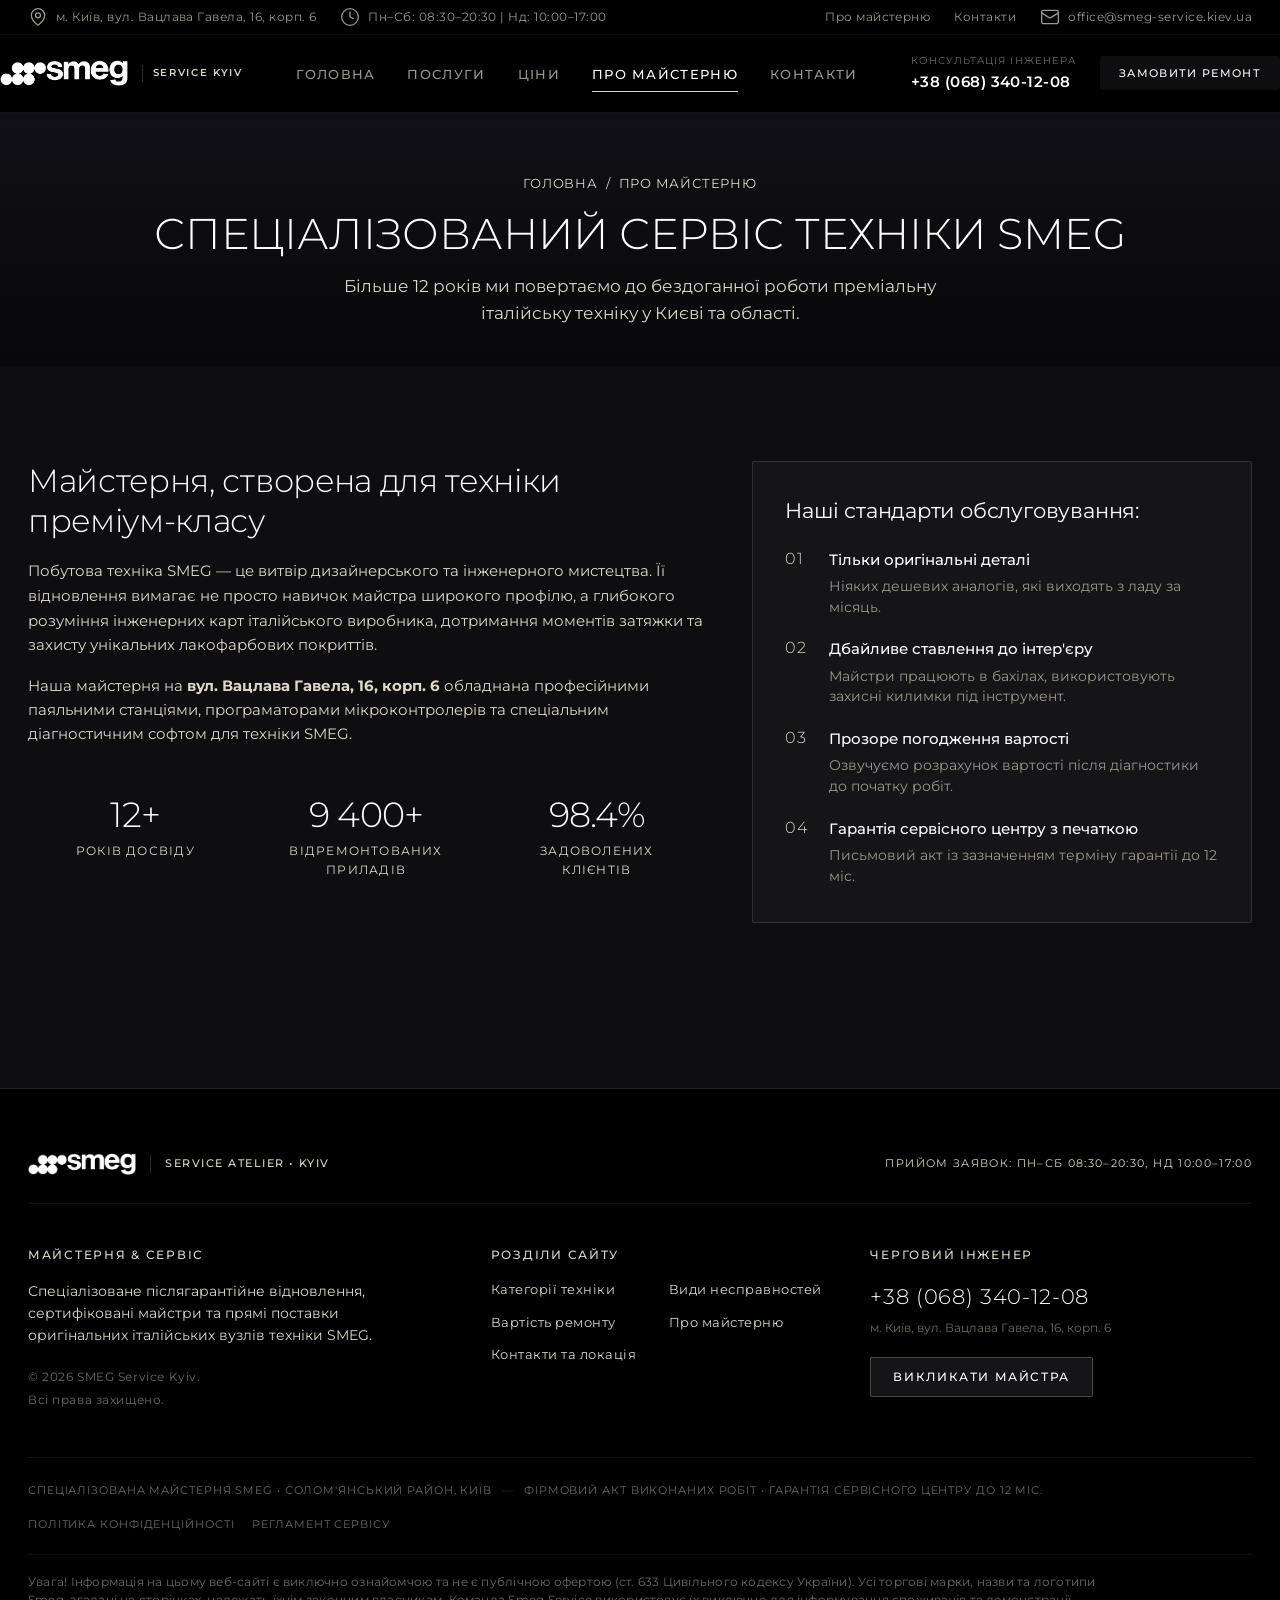
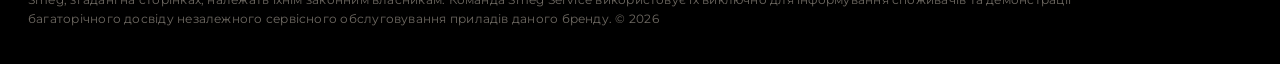
==== commit f830ccc7: "Fix legal compliance, dark hero theme, dead css cleanup, and seamless hero junction" ====
--- a/about.html
+++ b/about.html
@@ -154,7 +154,7 @@
             <li class="about-standard-item">
               <span class="about-standard-num">04</span>
               <div class="about-standard-content">
-                <strong class="about-standard-name">Офіційна гарантія з печаткою</strong>
+                <strong class="about-standard-name">Гарантія сервісного центру з печаткою</strong>
                 <p class="about-standard-desc">Письмовий акт із зазначенням терміну гарантії до 12 міс.</p>
               </div>
             </li>
@@ -224,7 +224,7 @@
         <div class="atelier-footer-bottom-details">
           <span>Спеціалізована майстерня SMEG • Солом'янський район, Київ</span>
           <span class="atelier-footer-sep">—</span>
-          <span>Офіційний акт виконаних робіт • Гарантія до 12 міс.</span>
+          <span>Фірмовий акт виконаних робіт • Гарантія сервісного центру до 12 міс.</span>
         </div>
         <div class="atelier-footer-legal-links">
           <a href="#">Політика конфіденційності</a>
--- a/css/style.css
+++ b/css/style.css
@@ -94,7 +94,12 @@
 }
 
 /* Headings */
-h1, h2, h3, h4, h5, h6 {
+h1,
+h2,
+h3,
+h4,
+h5,
+h6 {
   font-family: var(--font-display);
   color: var(--text-light-primary);
   line-height: 1.22;
@@ -108,7 +113,8 @@
   transition: var(--transition-normal);
 }
 
-img, svg {
+img,
+svg {
   vertical-align: middle;
 }
 
@@ -397,27 +403,35 @@
 
 /* ==========================================================================
    Hero Section: Editorial Italian Architecture (Atelier Style)
-   Warm Stone Backdrop + Natural Texture + High Contrast Obsidian Form
+   Dark Obsidian Monochromatic Palette + Studio Backlight + High Contrast Form
    ========================================================================== */
 .hero {
   position: relative;
   padding: 85px 0 95px;
-  background: #ede7dc url('../img/hero.webp') right center / cover no-repeat;
-  border-bottom: 1px solid var(--border-hairline);
-  color: var(--text-dark-primary);
+  background: var(--color-obsidian) url('../img/hero.webp') right center / cover no-repeat;
+  border-bottom: none;
+  margin-bottom: 0;
+  color: var(--text-light-primary);
+  overflow: hidden;
 }
 
 .hero::before {
   content: '';
   position: absolute;
   inset: 0;
-  background: linear-gradient(
-    90deg,
-    rgba(246, 243, 237, 0.98) 0%,
-    rgba(246, 243, 237, 0.92) 42%,
-    rgba(246, 243, 237, 0.38) 80%,
-    rgba(246, 243, 237, 0.15) 100%
-  );
+  top: 0;
+  right: 0;
+  bottom: 0;
+  left: 0;
+  width: 100%;
+  height: 100%;
+  background: 
+    linear-gradient(to top, rgba(14, 14, 16, 1) 0%, rgba(14, 14, 16, 0.8) 12%, rgba(14, 14, 16, 0) 28%),
+    linear-gradient(90deg,
+      rgba(14, 14, 16, 0.98) 0%,
+      rgba(14, 14, 16, 0.93) 38%,
+      rgba(14, 14, 16, 0.65) 75%,
+      rgba(14, 14, 16, 0.45) 100%);
   pointer-events: none;
   z-index: 1;
 }
@@ -448,23 +462,23 @@
   font-weight: 500;
   text-transform: uppercase;
   letter-spacing: 0.16em;
-  color: var(--text-dark-muted);
+  color: var(--text-light-muted);
 }
 
 .hero-meta-atelier {
-  color: var(--color-obsidian);
+  color: var(--color-sand-light);
   font-weight: 600;
   letter-spacing: 0.18em;
 }
 
 .hero-meta-divider {
-  color: var(--text-dark-muted);
+  color: var(--text-light-dim);
   font-weight: 400;
   opacity: 0.5;
 }
 
 .hero-meta-subtitle {
-  color: var(--text-dark-muted);
+  color: var(--text-light-muted);
 }
 
 .hero-title {
@@ -472,7 +486,7 @@
   font-size: clamp(2.3rem, 4.6vw, 4.1rem);
   line-height: 1.14;
   font-weight: 300;
-  color: var(--color-obsidian);
+  color: #ffffff;
   letter-spacing: 0;
   text-transform: uppercase;
   margin-bottom: 22px;
@@ -482,13 +496,13 @@
   font-style: italic;
   font-weight: 400;
   letter-spacing: 0.02em;
-  color: var(--color-obsidian);
+  color: var(--color-sand-muted);
 }
 
 .hero-description {
   font-family: var(--font-body);
   font-size: 1.05rem;
-  color: var(--text-dark-body);
+  color: var(--text-light-secondary);
   line-height: 1.74;
   max-width: 590px;
   margin-bottom: 34px;
@@ -500,7 +514,7 @@
   grid-template-columns: repeat(2, 1fr);
   gap: 16px 28px;
   margin-bottom: 38px;
-  border-top: 1px solid var(--border-hairline);
+  border-top: 1px solid var(--border-hairline-dark);
   padding-top: 24px;
 }
 
@@ -529,14 +543,14 @@
   font-family: var(--font-body);
   font-size: 0.88rem;
   font-weight: 500;
-  color: var(--text-dark-primary);
+  color: var(--text-light-primary);
   line-height: 1.35;
   margin-bottom: 2px;
 }
 
 .hero-spec-desc {
   font-size: 0.78rem;
-  color: var(--text-dark-muted);
+  color: var(--text-light-muted);
   line-height: 1.4;
 }
 
@@ -546,6 +560,19 @@
   align-items: center;
   gap: 26px;
   flex-wrap: wrap;
+}
+
+.hero-actions .btn-primary {
+  background: var(--color-sand);
+  color: var(--color-obsidian);
+  border-color: var(--color-sand);
+  font-weight: 600;
+}
+
+.hero-actions .btn-primary:hover {
+  background: #ffffff;
+  border-color: #ffffff;
+  color: #000000;
 }
 
 .hero-calc-btn {
@@ -557,15 +584,16 @@
   font-weight: 500;
   text-transform: uppercase;
   letter-spacing: 0.12em;
-  color: var(--color-obsidian);
+  color: var(--text-light-secondary);
   padding: 10px 0;
-  border-bottom: 1px solid var(--color-obsidian);
-  transition: gap var(--transition-fast), color var(--transition-fast);
+  border-bottom: 1px solid var(--border-hairline-dark);
+  transition: gap var(--transition-fast), color var(--transition-fast), border-color var(--transition-fast);
 }
 
 .hero-calc-btn:hover {
   gap: 14px;
-  color: #2b2b30;
+  color: #ffffff;
+  border-bottom-color: #ffffff;
 }
 
 .hero-calc-arrow {
@@ -704,10 +732,13 @@
    Pure Typography, Huge Proportions, Hairline Dividers
    ========================================================================== */
 .proof-strip {
-  border-top: 1px solid var(--border-hairline-dark);
+  border-top: none;
   border-bottom: 1px solid var(--border-hairline-dark);
   background: #000000;
   padding: 44px 0;
+  margin-top: -1px;
+  position: relative;
+  z-index: 2;
 }
 
 .proof-strip-grid {
@@ -803,7 +834,7 @@
    ========================================================================== */
 .services-grid {
   display: grid;
-  grid-template-columns: repeat(auto-fit, minmax(360px, 1fr));
+  grid-template-columns: repeat(2, 1fr);
   gap: 28px;
 }
 
@@ -811,7 +842,7 @@
   background: var(--color-charcoal);
   border: 1px solid rgba(255, 255, 255, 0.08);
   border-radius: var(--radius-xs);
-  padding: 36px 32px;
+  padding: 32px 28px;
   transition: border-color var(--transition-normal), background var(--transition-normal);
   display: flex;
   flex-direction: column;
@@ -821,6 +852,32 @@
 .service-card:hover {
   border-color: rgba(255, 255, 255, 0.22);
   background: #19191d;
+}
+
+.service-card-image {
+  width: 100%;
+  aspect-ratio: 1 / 1;
+  border-radius: 4px;
+  overflow: hidden;
+  margin-bottom: 22px;
+  background: #151518;
+  border: 1px solid rgba(255, 255, 255, 0.08);
+  display: flex;
+  align-items: center;
+  justify-content: center;
+}
+
+.service-card-image img {
+  width: 100%;
+  height: 100%;
+  object-fit: cover;
+  object-position: center;
+  display: block;
+  transition: transform 0.4s cubic-bezier(0.16, 1, 0.3, 1);
+}
+
+.service-card:hover .service-card-image img {
+  transform: scale(1.03);
 }
 
 .service-card-top {
@@ -923,126 +980,7 @@
   letter-spacing: 0.01em;
 }
 
-/* ==========================================================================
-   Interactive Calculator Section
-   ========================================================================== */
-.calc-wrapper {
-  background: var(--color-charcoal);
-  border: 1px solid rgba(255, 255, 255, 0.1);
-  border-radius: var(--radius-xs);
-  padding: 44px;
-  display: grid;
-  grid-template-columns: 1.2fr 0.8fr;
-  gap: 48px;
-  align-items: start;
-}
-
-.calc-options {
-  display: flex;
-  flex-direction: column;
-  gap: 28px;
-}
-
-.calc-step-title {
-  font-size: 0.9rem;
-  font-weight: 400;
-  margin-bottom: 16px;
-  color: #ffffff;
-  display: flex;
-  align-items: center;
-  gap: 12px;
-  text-transform: uppercase;
-  letter-spacing: 0.08em;
-}
-
-.calc-step-num {
-  font-family: var(--font-display);
-  font-size: 0.85rem;
-  font-weight: 400;
-  color: var(--color-sand-muted);
-}
-
-.calc-grid-chips {
-  display: grid;
-  grid-template-columns: repeat(auto-fill, minmax(170px, 1fr));
-  gap: 12px;
-}
-
-.calc-chip {
-  padding: 12px 14px;
-  background: #1d1d22;
-  border: 1px solid rgba(255, 255, 255, 0.12);
-  border-radius: var(--radius-xs);
-  color: var(--text-light-secondary);
-  font-size: 0.86rem;
-  cursor: pointer;
-  transition: all var(--transition-fast);
-  text-align: center;
-  user-select: none;
-}
-
-.calc-chip:hover {
-  background: #26262d;
-  border-color: rgba(255, 255, 255, 0.25);
-  color: #ffffff;
-}
-
-.calc-chip.selected {
-  background: var(--color-sand);
-  color: var(--color-obsidian);
-  border-color: var(--color-sand);
-  font-weight: 500;
-}
-
-.calc-summary-card {
-  background: #000000;
-  border: 1px solid rgba(255, 255, 255, 0.1);
-  border-radius: var(--radius-xs);
-  padding: 34px 28px;
-  display: flex;
-  flex-direction: column;
-  gap: 22px;
-}
-
-.calc-price-label {
-  font-size: 0.7rem;
-  color: var(--text-light-dim);
-  text-transform: uppercase;
-  letter-spacing: 0.14em;
-}
-
-.calc-price-display {
-  font-family: var(--font-display);
-  font-size: 2.2rem;
-  font-weight: 300;
-  color: #ffffff;
-  line-height: 1;
-  letter-spacing: -0.01em;
-}
-
-.calc-perks-list {
-  list-style: none;
-  display: flex;
-  flex-direction: column;
-  gap: 10px;
-  font-size: 0.84rem;
-  color: var(--text-light-secondary);
-  border-top: 1px solid rgba(255, 255, 255, 0.08);
-  border-bottom: 1px solid rgba(255, 255, 255, 0.08);
-  padding: 16px 0;
-}
-
-.calc-perks-list li {
-  display: flex;
-  align-items: center;
-  gap: 10px;
-}
-
-.calc-perks-list svg {
-  width: 14px;
-  height: 14px;
-  color: var(--color-sand-muted);
-}
+
 
 /* ==========================================================================
    Pricing Overview Section (Minimalist Swiss Grid)
@@ -1107,12 +1045,14 @@
     grid-template-columns: 1fr;
     gap: 12px;
   }
+
   .pricing-overview-card {
     padding: 18px 20px;
     flex-direction: column;
     align-items: flex-start;
     gap: 8px;
   }
+
   .pricing-overview-price {
     font-size: 1.05rem;
     color: var(--color-sand-muted);
@@ -1526,7 +1466,8 @@
   min-height: 440px;
   border: 0;
   color-scheme: light !important;
-  filter: none !important; /* Full modern color Google Maps */
+  filter: none !important;
+  /* Full modern color Google Maps */
   flex-grow: 1;
 }
 
@@ -1604,10 +1545,14 @@
 .btn-top-scroll *,
 #scroll-to-top-btn,
 #scroll-to-top-btn * {
-  -webkit-user-select: none; /* Safari */
-  -moz-user-select: none;    /* Firefox */
-  -ms-user-select: none;     /* IE/Edge */
-  user-select: none;         /* Standard */
+  -webkit-user-select: none;
+  /* Safari */
+  -moz-user-select: none;
+  /* Firefox */
+  -ms-user-select: none;
+  /* IE/Edge */
+  user-select: none;
+  /* Standard */
   -webkit-touch-callout: none;
   -webkit-tap-highlight-color: transparent;
   outline: none;
@@ -1618,7 +1563,8 @@
   position: fixed;
   bottom: 40px;
   right: 24px;
-  z-index: 99; /* Isolate z-index: higher than normal content, lower than headers (1000) and modals (3000) */
+  z-index: 99;
+  /* Isolate z-index: higher than normal content, lower than headers (1000) and modals (3000) */
   display: inline-flex;
   flex-direction: column;
   align-items: center;
@@ -1630,7 +1576,8 @@
   cursor: pointer;
   opacity: 0;
   visibility: hidden;
-  pointer-events: none !important; /* Completely transparent to clicks by default */
+  pointer-events: none !important;
+  /* Completely transparent to clicks by default */
   transition: opacity 0.3s cubic-bezier(0.16, 1, 0.3, 1), transform 0.24s cubic-bezier(0.16, 1, 0.3, 1), visibility 0.3s ease;
   color: var(--color-sand-muted, #ded7c8) !important;
 }
@@ -1639,7 +1586,8 @@
 .btn-top-scroll.visible {
   opacity: 0.75 !important;
   visibility: visible !important;
-  pointer-events: auto !important; /* Clickable ONLY when visible on scroll */
+  pointer-events: auto !important;
+  /* Clickable ONLY when visible on scroll */
 }
 
 .atelier-scroll-top:hover,
@@ -1921,10 +1869,12 @@
     grid-template-columns: 1fr;
     gap: 36px;
   }
+
   .atelier-footer-top {
     flex-direction: column;
     align-items: flex-start;
   }
+
   .atelier-footer-bottom-strip {
     flex-direction: column;
     align-items: flex-start;
@@ -2044,10 +1994,6 @@
     padding-left: 0;
   }
 
-  .calc-wrapper {
-    grid-template-columns: 1fr;
-    padding: 32px;
-  }
 
   .why-grid,
   .steps-grid {
@@ -2166,8 +2112,22 @@
   }
 
   .hero {
+    position: relative;
     padding: 45px 0 50px;
     background-position: center;
+    overflow: hidden;
+  }
+
+  .hero::before {
+    position: absolute;
+    inset: 0;
+    top: 0;
+    right: 0;
+    bottom: 0;
+    left: 0;
+    width: 100%;
+    height: 100%;
+    background: rgba(14, 14, 16, 0.94);
   }
 
   /* Advantages Block: Clean vertical list with thin hairline horizontal dividers */
@@ -2176,8 +2136,8 @@
     flex-direction: column;
     gap: 0;
     margin-bottom: 26px;
-    border-top: 1px solid var(--border-hairline);
-    border-bottom: 1px solid var(--border-hairline);
+    border-top: 1px solid var(--border-hairline-dark);
+    border-bottom: 1px solid var(--border-hairline-dark);
     padding: 0;
   }
 
@@ -2185,7 +2145,7 @@
     display: flex;
     flex-direction: column;
     padding: 13px 0;
-    border-bottom: 1px solid var(--border-hairline);
+    border-bottom: 1px solid var(--border-hairline-dark);
     gap: 2px;
   }
 
@@ -2206,18 +2166,18 @@
     font-family: var(--font-body);
     font-size: 0.94rem;
     font-weight: 700;
-    color: var(--color-obsidian);
+    color: var(--text-light-primary);
     line-height: 1.35;
     margin-bottom: 2px;
   }
 
   .hero-spec-desc {
     font-size: 0.82rem;
-    color: var(--text-dark-muted);
+    color: var(--text-light-muted);
     line-height: 1.45;
   }
 
-  /* CTA: Single primary black rectangular button */
+  /* CTA: Single primary button */
   .hero-actions {
     display: flex;
     flex-direction: column;
@@ -2230,9 +2190,9 @@
   .hero-actions .btn-primary {
     width: 100% !important;
     padding: 16px 20px;
-    background: #0e0e10;
-    color: #ffffff;
-    border: 1px solid #0e0e10;
+    background: var(--color-sand) !important;
+    color: var(--color-obsidian) !important;
+    border: 1px solid var(--color-sand) !important;
     border-radius: var(--radius-xs);
     font-size: 0.88rem;
     font-weight: 700;
@@ -2262,6 +2222,12 @@
     box-sizing: border-box !important;
   }
 
+  .service-card-image {
+    aspect-ratio: 1 / 1;
+    height: auto;
+    margin-bottom: 16px;
+  }
+
   .service-card-bottom {
     flex-direction: column !important;
     align-items: stretch !important;
@@ -2445,22 +2411,21 @@
     letter-spacing: 0 !important;
   }
 
-  .calc-wrapper {
-    padding: 22px 16px !important;
-    width: 100% !important;
-    box-sizing: border-box !important;
-  }
+
 }
 
 /* Universal Overflow Protection & Sticky Call Bar elimination */
-html, body {
+html,
+body {
   overflow-x: hidden !important;
   max-width: 100vw !important;
   width: 100% !important;
   position: relative;
 }
 
-*, *::before, *::after {
+*,
+*::before,
+*::after {
   box-sizing: border-box;
 }
 
--- a/css/components.css
+++ b/css/components.css
@@ -53,149 +53,7 @@
   line-height: 1.6;
 }
 
-/* ==========================================================================
-   Interactive Repair Calculator
-   ========================================================================== */
-.calc-wrapper {
-  background: var(--bg-surface);
-  border: 1px solid var(--border-subtle);
-  border-radius: var(--radius-xl);
-  padding: 40px;
-  box-shadow: var(--shadow-lg);
-  display: grid;
-  grid-template-columns: 1.2fr 0.8fr;
-  gap: 40px;
-  align-items: center;
-}
-
-.calc-options {
-  display: flex;
-  flex-direction: column;
-  gap: 24px;
-}
-
-.calc-step-title {
-  font-size: 0.95rem;
-  font-weight: 400;
-  margin-bottom: 14px;
-  color: #ffffff;
-  display: flex;
-  align-items: center;
-  gap: 10px;
-  text-transform: uppercase;
-  letter-spacing: 0.08em;
-}
-
-.calc-step-num {
-  width: 24px;
-  height: 24px;
-  background: #0e0e10;
-  border: 1px solid rgba(255, 255, 255, 0.2);
-  border-radius: var(--radius-xs);
-  display: inline-flex;
-  align-items: center;
-  justify-content: center;
-  font-size: 0.76rem;
-  font-weight: 400;
-  color: #fbf9f6;
-  font-family: var(--font-display);
-}
-
-.calc-grid-chips {
-  display: grid;
-  grid-template-columns: repeat(auto-fill, minmax(130px, 1fr));
-  gap: 10px;
-}
-
-.calc-chip {
-  padding: 11px 14px;
-  background: rgba(255, 255, 255, 0.04);
-  border: 1px solid rgba(255, 255, 255, 0.12);
-  border-radius: var(--radius-xs);
-  color: var(--text-light-secondary);
-  font-size: 0.86rem;
-  font-weight: 400;
-  text-align: center;
-  cursor: pointer;
-  transition: all var(--transition-fast);
-  user-select: none;
-  display: flex;
-  align-items: center;
-  justify-content: center;
-  gap: 8px;
-}
-
-.calc-chip:hover {
-  background: rgba(255, 255, 255, 0.09);
-  color: #ffffff;
-  border-color: rgba(255, 255, 255, 0.25);
-}
-
-.calc-chip.selected {
-  background: #f6f3ed;
-  border-color: #f6f3ed;
-  color: #0e0e10;
-  font-weight: 500;
-  box-shadow: none;
-}
-
-.calc-summary-card {
-  background: #000000;
-  border: 1px solid rgba(255, 255, 255, 0.12);
-  border-radius: var(--radius-xs);
-  padding: 34px;
-  text-align: center;
-  position: relative;
-  overflow: hidden;
-  color: #ffffff;
-  box-shadow: none;
-}
-
-.calc-summary-card::before {
-  content: '';
-  display: none;
-}
-
-.calc-summary-card .calc-price-label {
-  font-size: 0.75rem;
-  color: var(--text-muted);
-  text-transform: uppercase;
-  letter-spacing: 0.14em;
-}
-
-.calc-price-display {
-  font-family: var(--font-display);
-  font-size: 2.8rem;
-  font-weight: 300;
-  color: #ffffff;
-  margin: 10px 0 16px;
-  letter-spacing: -0.01em;
-}
-
-.calc-price-display span {
-  color: #ffffff;
-}
-
-.calc-perks-list {
-  list-style: none;
-  font-size: 0.84rem;
-  color: var(--text-secondary);
-  margin-bottom: 24px;
-  text-align: left;
-}
-
-.calc-perks-list li {
-  margin-bottom: 9px;
-  display: flex;
-  align-items: center;
-  gap: 10px;
-}
-
-.calc-perks-list li .svg-icon {
-  color: var(--accent-emerald);
-  width: 15px;
-  height: 15px;
-}
+
 
 /* ==========================================================================
    Pricing Table Component
@@ -788,11 +646,6 @@
     grid-template-columns: 1fr !important;
     gap: 36px !important;
   }
-  .calc-wrapper {
-    grid-template-columns: 1fr;
-    gap: 28px;
-    padding: 30px;
-  }
   .reviews-grid {
     grid-template-columns: repeat(2, 1fr);
   }
@@ -1053,23 +906,4 @@
   }
 }
 
-@media (max-width: 580px) {
-  .calc-wrapper {
-    padding: 22px 16px;
-    border-radius: var(--radius-xs);
-  }
-  .calc-grid-chips {
-    grid-template-columns: 1fr 1fr;
-    gap: 8px;
-  }
-  .calc-chip {
-    padding: 9px 8px;
-    font-size: 0.82rem;
-  }
-  .calc-summary-card {
-    padding: 24px 18px;
-  }
-  .calc-price-display {
-    font-size: 2.2rem;
-  }
-}
+
